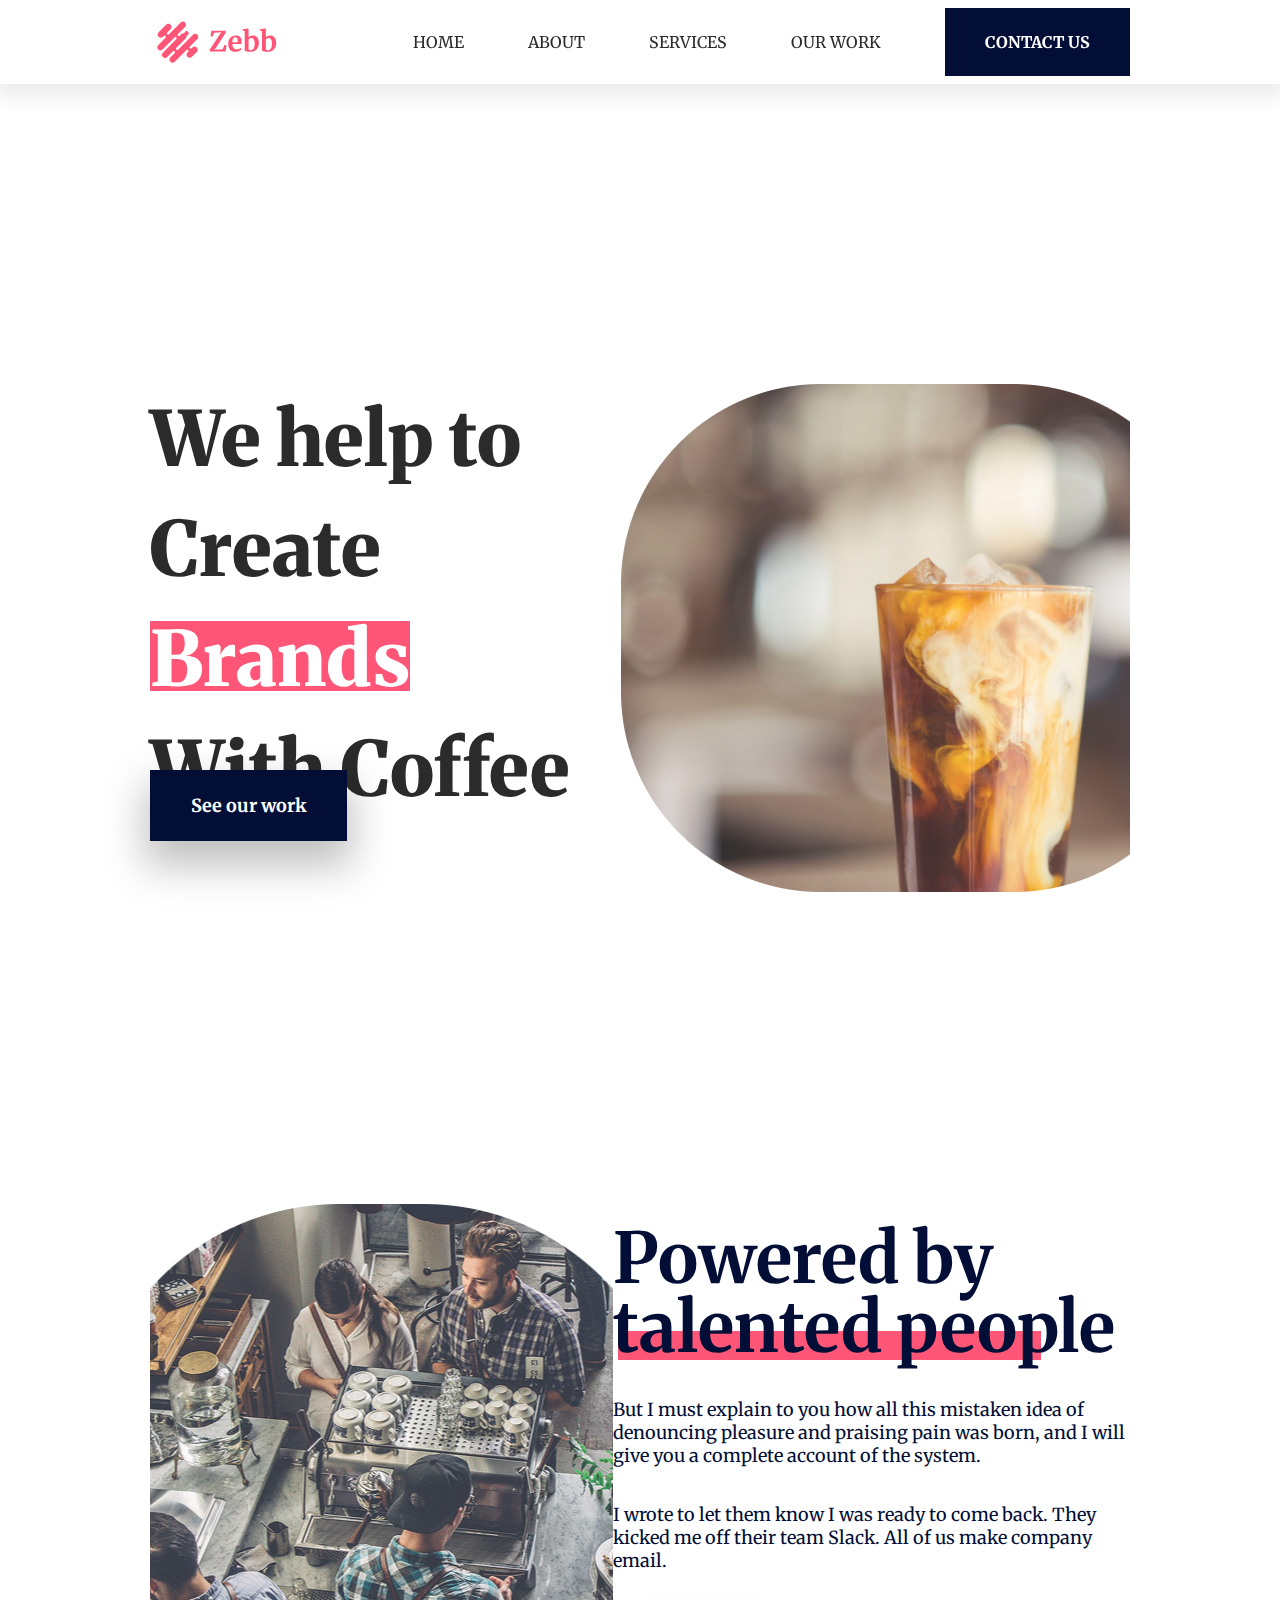
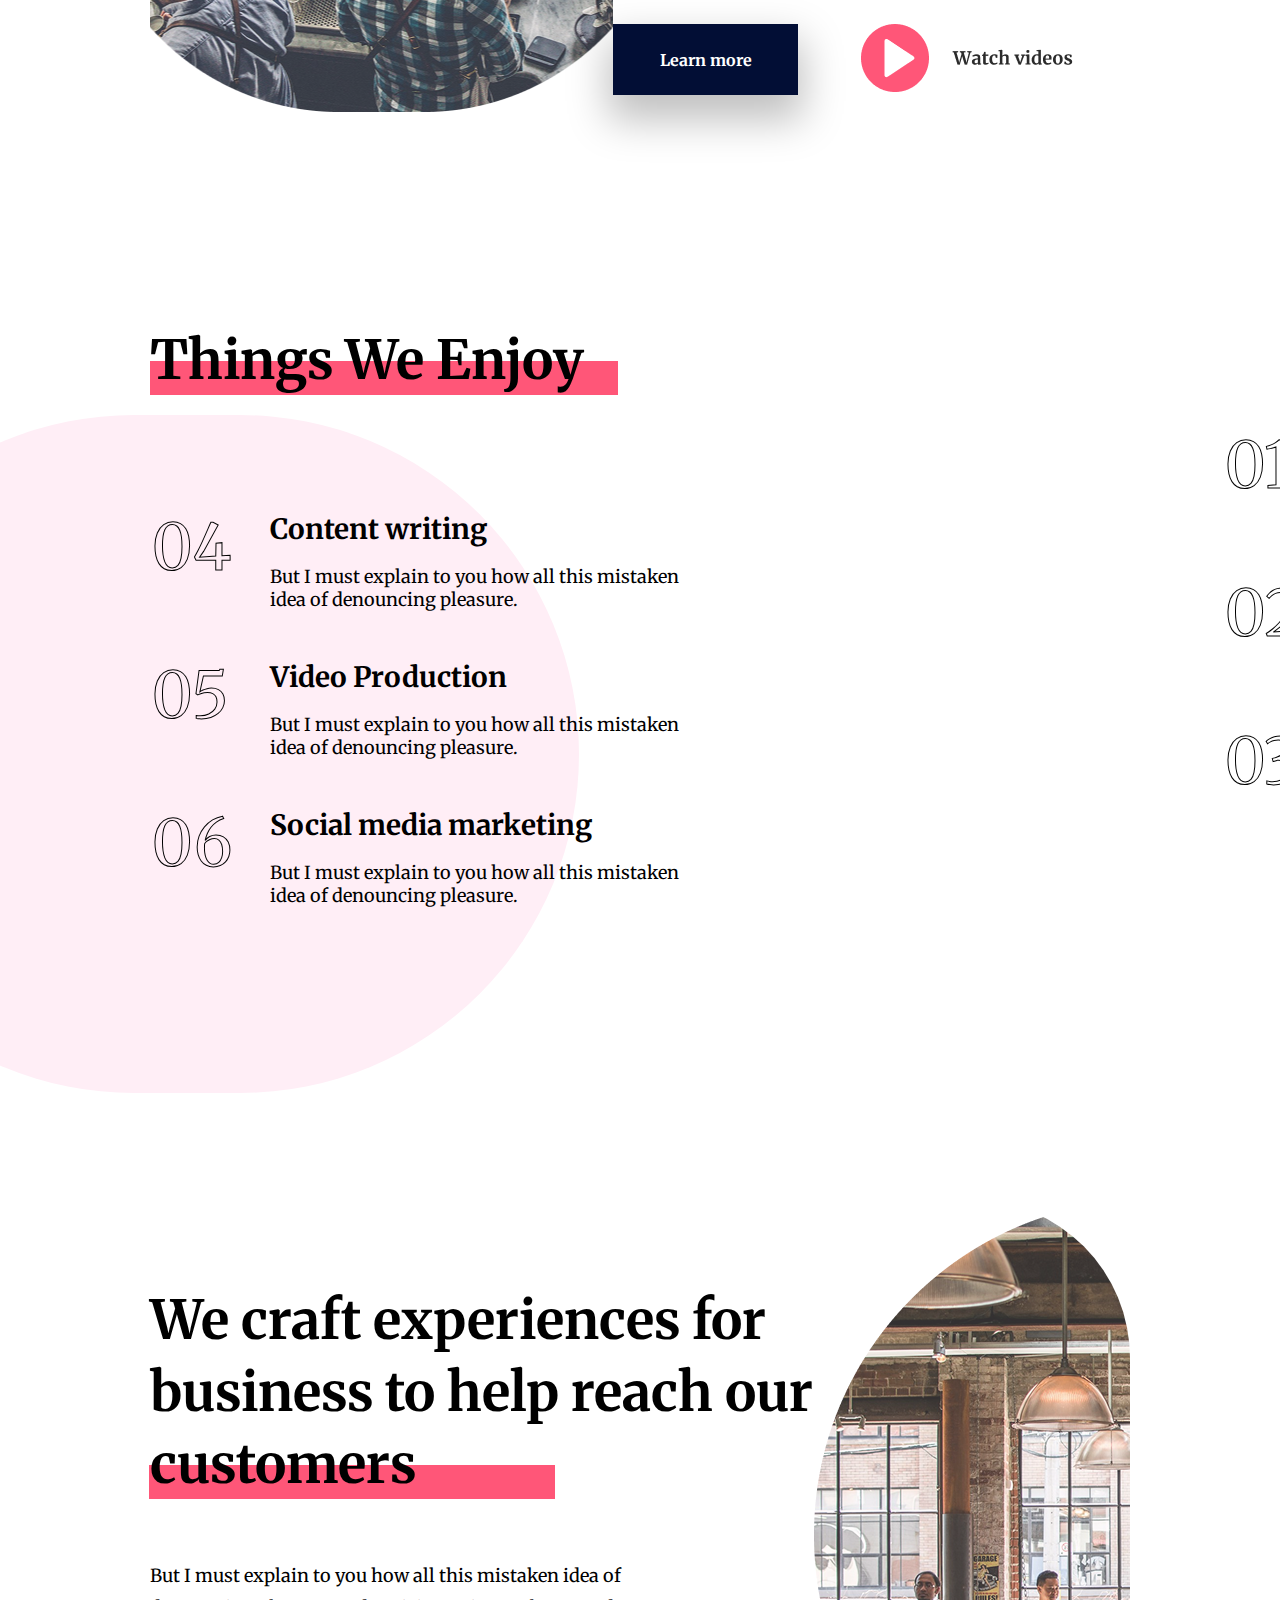
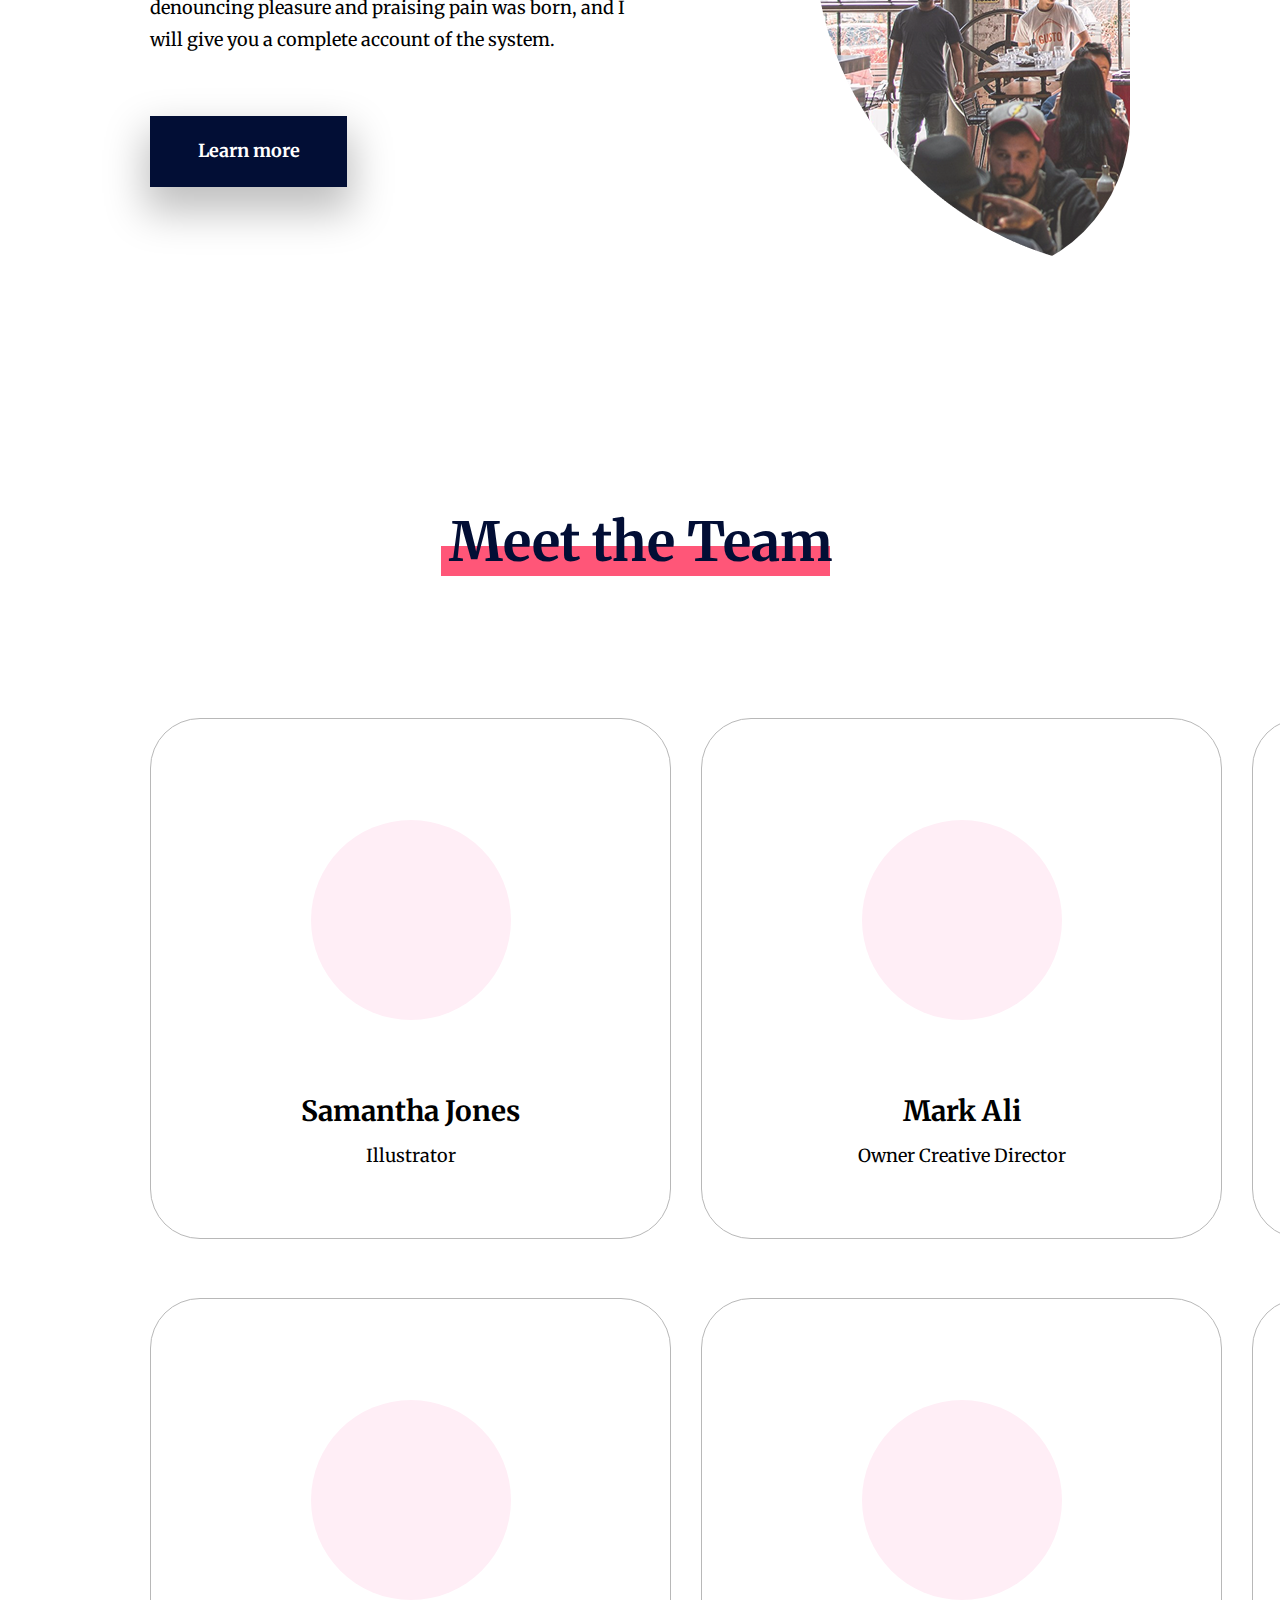
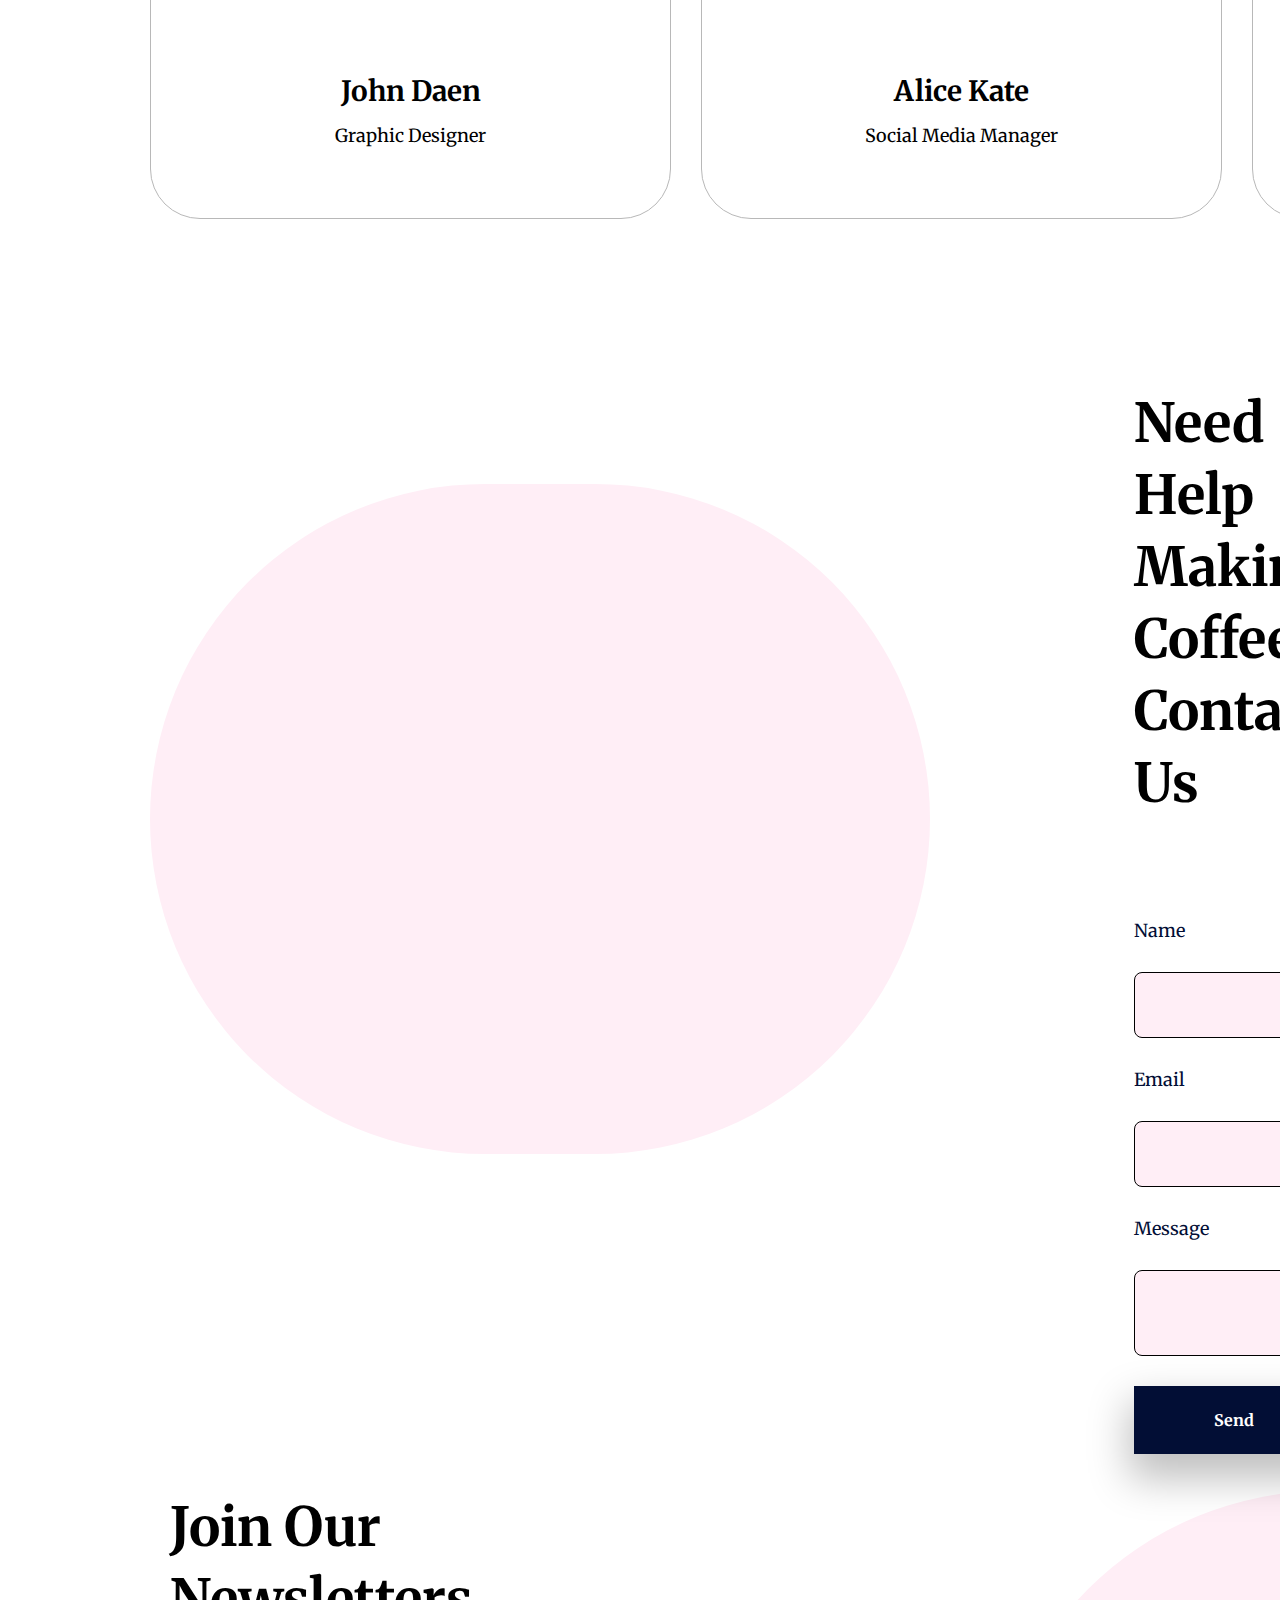
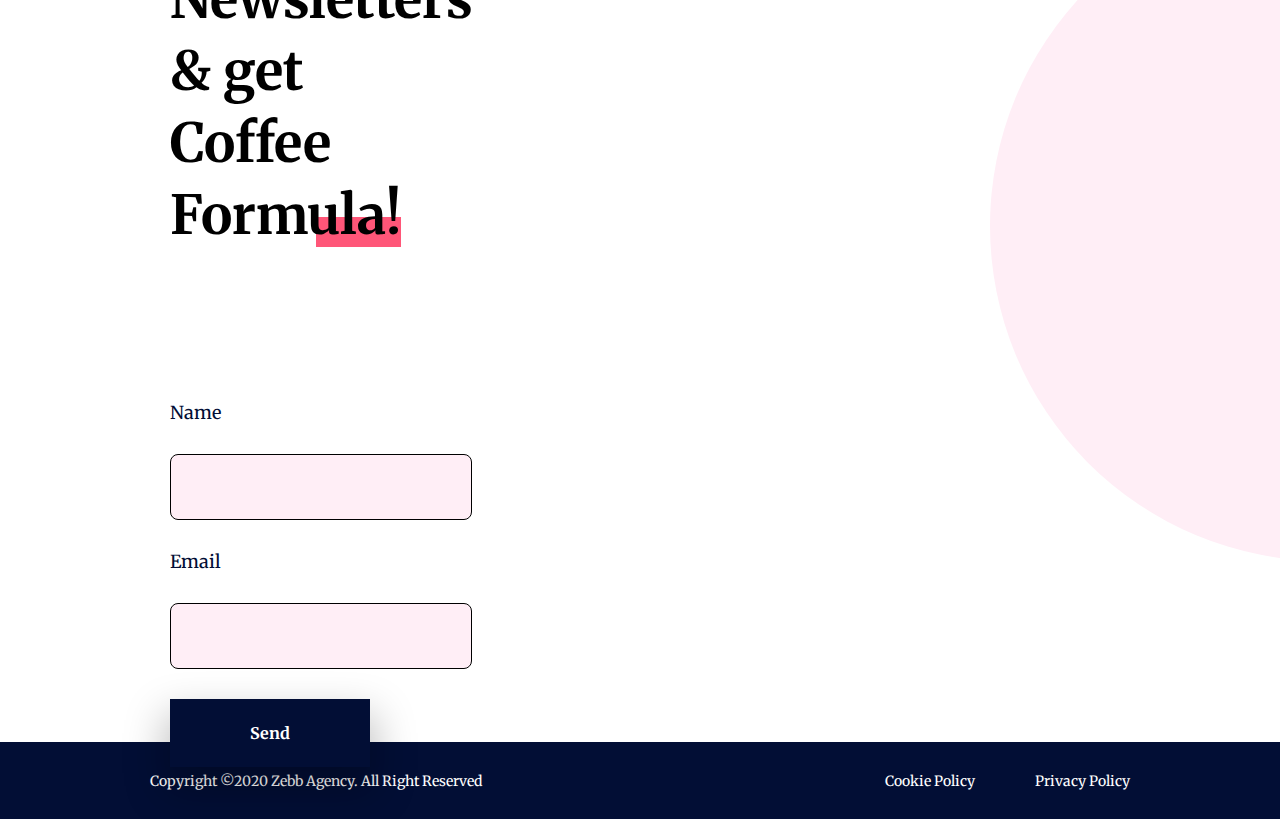
==== index.html @ 499346c2 "feat: Implement bottom footer with texts" ====
<!DOCTYPE html>
<html lang="en-US">

<head>
  <meta charset="UTF-8" />
  <meta name="viewport" content="width=device-width, initial-scale=1.0">
  <title>Zebb</title>
  <link rel="stylesheet" href="css/style.css">
  <link href="https://fonts.googleapis.com/css2?family=Merriweather:wght@400;700;900&display=swap" rel="stylesheet">
</head>

<body>
  <header>
    <a href="#home" class="logo"></a>
    <nav class="nav">
      <a href="#home">HOME</a>
      <a href="#about">ABOUT</a>
      <a href="#services">SERVICES</a>
      <a href="#our-work">OUR WORK</a>
      <button class="contact-usBtn">CONTACT US</button>
    </nav>
  </header>
  <main>
    <section id="home">
      <div class="heading">
        <div class="headline">
          <h1>We help to</h1>
          <h1>Create <span class="brands-highlight">Brands</span></h1>
          <h1>With Coffee</h1>
        </div>
        <button class="Btn-our-work">See our work</button>
      </div>
      <div class="Image1café"></div>
    </section>
    <section id="PoweredBy">
      <div class="IllustrationPeople"></div>
      <div class="Content">
        <div class="Heading">
          <div class="Headline">
            <h1>Powered by</h1>
            <h1><span class="talentedPeopleSpan">talented people</span></h1>
          </div>
          <p>
            But I must explain to you how all this mistaken idea of denouncing pleasure and praising pain was born, and
            I
            will give you a complete account of the system.
          </p>
          <p>
            I wrote to let them know I was ready to come back. They kicked me off their team Slack. All of us make
            company
            email.
          </p>
        </div>
        <div class="HeaderButtons">
          <button class="Btn">Learn more</button>
          <div class="Watchvideos"></div>
        </div>
      </div>
    </section>
    <section id="services">
      <div class="leftSideHeading">
        <div class="ServicesHeadline">
          <h1><span id="thingsWeSpan">Things We Enjoy</span></h1>
          <ol class="olListLeft" start="4">
            <li>
              <strong>Content writing</strong>
              <p class="service-description">But I must explain to you how all this mistaken idea of denouncing
                pleasure.</p>
            </li>
            <li>
              <strong>Video Production</strong>
              <p class="service-description">But I must explain to you how all this mistaken idea of denouncing
                pleasure.</p>
            </li>
            <li>
              <strong>Social media marketing</strong>
              <p class="service-description">But I must explain to you how all this mistaken idea of denouncing
                pleasure.</p>
            </li>
          </ol>
        </div>
      </div>
      <ol class="olListRight" start="1">
        <li>
          <strong>Digital Illustration</strong>
          <p class="service-description">But I must explain to you how all this mistaken idea of denouncing
            pleasure.</p>
        </li>
        <li>
          <strong>Website design & development</strong>
          <p class="service-description">But I must explain to you how all this mistaken idea of denouncing
            pleasure.</p>
        </li>
        <li>
          <strong>Social media management</strong>
          <p class="service-description">But I must explain to you how all this mistaken idea of denouncing
            pleasure.</p>
        </li>
      </ol>
      <span class="PinkCircleIllustration"></span>
    </section>
    <section id="about">
      <div class="HeadingExperiences">
        <div class="HeadlineExperiences">
          <h1 class="weCraftExperiences">We craft experiences for business to help reach <span
              class="highlightOurCustomers">our customers</span>
          </h1>
        </div>
        <p class="descriptionWeCraft">But I must explain to you how all this mistaken idea of denouncing pleasure and
          praising pain was born, and I will give you a complete account of the system.</p>
        <button class="LearnMore">Learn more</button>
      </div>
      <div class="IllustrationPeople2"></div>
    </section>
    <section id="TeamSection">
      <div class="HeadlineTeam">
        <h1 class="TitleTeam">Meet the Team</h1>
      </div>
      <div class="ContentTeam">
        <div class="Jones">
          <span class="photos"></span>
          <div class="JonesNameDescription">
            <h1 class="teamNameJones">Samantha Jones</h1>
            <h2 class="teamDescriptionJones">Illustrator</h2>
          </div>
        </div>
        <div class="Ali">
          <span class="photos"></span>
          <div class="AliNameDescription">
            <h1 class="teamNameAli">Mark Ali</h1>
            <h2 class="teamDescriptionAli">Owner Creative Director</h2>
          </div>
        </div>
        <div class="John">
          <span class="photos"></span>
          <div class="JohnNameDescription">
            <h1 class="teamNameJohn">Davi John</h1>
            <h2 class="teamDescriptionJohn">Head of Marketing</h2>
          </div>
        </div>
        <div class="Daen">
          <span class="photos"></span>
          <div class="DaenNameDescription">
            <h1 class="teamNameDaen">John Daen</h1>
            <h2 class="teamDescriptionDaen">Graphic Designer</h2>
          </div>
        </div>
        <div class="Kate">
          <span class="photos"></span>
          <div class="KateNameDescription">
            <h1 class="teamNameKate">Alice Kate</h1>
            <h2 class="teamDescriptionKate">Social Media Manager</h2>
          </div>
        </div>
        <div class="Yui">
          <span class="photos"></span>
          <div class="YuiNameDescription">
            <h1 class="teamNameYui">Jhang Yui</h1>
            <h2 class="teamDescriptionYui">Web Designer & Developer</h2>
          </div>
        </div>
      </div>
    </section>
    <section id="contact-us">
      <span class="RoundedCircle"></span>
      <div class="containerContact">
        <h1 class="needhelp">Need Help Making</h1>
        <h1 class="needhelp">Coffee?<span class="needhelpv2"> Contact Us</span></h1>
        <form class="contact-form">
          <label class="contact" for="name">Name</label>
          <input type="text" id="name" name="name">

          <label for="email">Email</label>
          <input type="email" id="email" name="email">

          <label for="message">Message</label>
          <textarea id="message" name="message"></textarea>
          <button class="Send">Send</button>

        </form>
      </div>
    </section>
    <section id="NewsLetter">
      <div class="ContainerNewsletters">
        <h1 class="JoinOurNewsletters">Join Our Newsletters</h1>
        <h1 class="JoinOurNewsletters">& get<span class="coffeeFormula"> Coffee Formula!</span></h1>
        <form class="contactform2">
          <label class="contact" for="name">Name</label>
          <input type="text2" id="name" name="name">

          <label for="email">Email</label>
          <input type="email2" id="email" name="email">
          <button class="Send">Send</button>

        </form> <span class="RoundedCircle2"></span>

      </div>
    </section>
    <section id="footer">
      <span class="RoundedCircle3"></span>
      <div class="frame"></div>
      <div class="terms">
        <h1 class="copyrightFont">Copyright ©2020 Zebb Agency. All Right Reserved</h1>
        <div class="right">
          <h1 class="copyrightFont">Cookie Policy</h1>
          <h1 class="copyrightFont">Privacy Policy</h1>
        </div>
      </div>
      <span class="RoundedCircle4"></span>
    </section>
  </main>
</body>

</html>
---- css/style.css ----
html {
	scroll-behavior: smooth;
}
body {
	background-color: #ffffff;
	margin: 0;
	padding: 0;
	justify-content: center;
}

header {
	display: flex;
	justify-content: space-between;
	align-items: center;
	width: 100%;
	height: 84px;
	left: 0px;
	top: 0px;
	font-weight: 400;
	box-sizing: border-box;
	padding-left: 150px;
	padding-right: 150px;
	background: #ffffff;
	box-shadow: 0px 8px 20px 5px rgba(0, 0, 0, 0.08);
	font-family: "Merriweather", serif;
	font-size: 16px;
	font-weight: 400;
	line-height: 20px;

	position: sticky;
	z-index: 1000;
}

.logo {
	width: 128.87px;
	height: 42px;
	background-image: url("Images/Logo.svg");
	background-size: contain;
	background-repeat: no-repeat;
}

.nav a {
	position: relative;
	text-transform: uppercase;
	color: #2b2b2b;
	text-decoration: none;
	margin-left: 60px;
	line-height: 20px;
	height: 68px;
	transition: color 0.25s ease;
	overflow: hidden;
	font-weight: 400;
}

.nav a::after {
	content: "";
	position: absolute;
	bottom: 0;
	left: 0;
	height: 4px;
	bottom: -8px;
	width: 100%;
	background-color: #ff5678;
	transform: scaleX(0);
	transform-origin: left;
	transition: transform 0.25s ease;
}

.nav a:hover::after {
	transform: scaleX(1);
	background-color: #ff5678;
	height: 4px;
	bottom: -8px;
}

.contact-usBtn {
	border: none;
	background-color: #020e35;
	color: #ffffff;
	outline: none;
	box-shadow: none;
	margin-left: 60px;
	padding: 24px 40px 24px 40px;
	cursor: pointer;
	font-size: 16px;
	font-family: "Merriweather", serif;
	font-weight: 700;
	line-height: 20px;
}

#home {
	display: flex;
	flex-direction: row;
	justify-content: space-between;
	padding: 300px 150px 200px;
	gap: 4px;
	max-width: 100%;
	max-height: 1008px;
	left: 0px;
	top: 84.02px;
}

.heading {
	display: flex;
	flex-direction: column;
	align-items: flex-start;
	gap: 20px;
	width: 548px;
	height: 457px;
	position: relative;
}

.headline {
	display: flex;
	flex-direction: column;
	align-items: flex-start;
	gap: 0;
	width: 100%;
	height: 330px;
}

.headline h1 {
	margin: 0;
	font-family: "Merriweather", serif;
	font-weight: 900;
	font-size: 76px;
	line-height: 110px;
	color: #2b2b2b;
}

.Btn-our-work {
	border: none;
	background-color: #020e35;
	color: #ffffff;
	outline: none;
	box-shadow: none;
	padding: 24px 40px 24px 40px;
	cursor: pointer;
	font-size: 18px;
	font-family: "Merriweather", serif;
	font-weight: 700;
	line-height: 20px;
	gap: 4px;
	width: 197px;
	height: 71px;
	position: absolute;
	bottom: 0;
	left: 0;
	box-shadow: 0px 20px 40px 5px rgba(0, 0, 0, 0.25);
	cursor: pointer;
}

#home .Image1café {
	background-image: url("Images/Illustration.png");
	display: flex;
	flex-direction: column;
	align-items: flex-start;
	padding: 4px 0px 4px 4px;
	gap: 4px;
	width: 592px;
	height: 508px;
	background-repeat: no-repeat;
}

#home .brands-highlight {
	position: relative;
	display: inline;
	color: #ffffff;
}

#home .brands-highlight::before {
	content: "";
	position: absolute;
	top: 10%;
	bottom: 100%;
	left: 0;
	width: 100%;
	height: 70px;
	background-color: #ff5678;
	z-index: -1;
}

#PoweredBy {
	max-width: 100%;
	height: 708px;
	top: 1092.03px;
	justify-content: space-between;
	display: flex;
	align-items: flex-start;
	flex-direction: row;
	margin-left: 150px;
	margin-top: 100px;
}

#PoweredBy .IllustrationPeople {
	background-image: url("Images/Illustration\ \(2\).png");
	background-position: center;
	width: 592px;
	height: 508px;
	background-repeat: no-repeat;
	padding: 4px 4px 4px 4px;
	gap: 4px;
	margin-bottom: 100px;
	align-items: center;
}
#PoweredBy .Content {
	display: flex;
	flex-direction: column;
	width: 517px;
	height: 435px;
	gap: 60px;
	position: relative;
	margin-right: 150px;
}

#PoweredBy .Heading {
	width: 517px;
	height: 304px;
	display: flex;
	flex-direction: column;

	font-family: "Merriweather", serif;
	font-style: normal;
	font-weight: 400;
	font-size: 18px;
	line-height: 23px;
	color: #020e35;
}

#PoweredBy .Headline {
	width: 517px;
	height: 138px;

	font-family: "Merriweather", serif;
	font-weight: 700;
	font-size: 35px;
	line-height: 22px;
	margin-bottom: 42px;
}

#PoweredBy #Headline h1 {
	width: 428px;
	height: 124px;
	font-family: "Merriweather", serif;
	font-weight: 700;
	font-size: 54px;
	line-height: 62px;
}

.talentedPeopleSpan::before {
	content: "";
	position: absolute;
	width: 423px;
	height: 29px;
	background-color: #ff5678;
	z-index: -1;
	left: 5px;
	margin-top: 15px;
}

.HeaderButtons {
	width: 460px;
	height: 71px;
	align-items: flex-start;
	flex-direction: row;
	display: flex;
	margin-top: auto;
	margin-bottom: -60px;
}

#PoweredBy .Btn {
	width: 185px;
	height: 71px;
	border: none;
	background-color: #020e35;
	color: #ffffff;
	outline: none;
	box-shadow: none;
	padding: 24px 40px 24px 40px;
	cursor: pointer;
	font-size: 16px;
	font-family: "Merriweather", serif;
	font-weight: 700;
	line-height: 20px;
	box-shadow: 0px 20px 40px 5px rgba(0, 0, 0, 0.25);
}

.Watchvideos {
	background-image: url("Images/Watch\ video.png");
	width: 212px;
	height: 68px;
	gap: 24px;
	margin-left: 63px;
	cursor: pointer;
	flex-direction: column;
}

#services {
	max-width: 100%;
	height: 792px;
	top: 1800.05px;
	justify-content: space-between;
	display: flex;
	align-items: flex-start;
	flex-direction: row;
	margin-left: 150px;
	margin-right: 150px;
}

.leftSideHeading {
	display: flex;
	flex-direction: column;
	align-items: flex-start;
	gap: 40px;

	width: 545px;
	height: 592px;
	margin-bottom: 100px;
}

#ServicesHeadline {
	max-width: 545px;
	height: 592px;
}

#thingsWeSpan {
	width: 457px;
	height: 62px;

	font-family: "Merriweather", serif;
	font-weight: 700;
	font-size: 54px;
	line-height: 62px;
	letter-spacing: 0%;
}

#thingsWeSpan::before {
	content: "";
	position: absolute;
	width: 468px;
	height: 34px;
	background-color: #ff5678;
	z-index: -1;
	margin-top: 32px;
}
.olListLeft {
	margin-top: 120px;
	width: 545px;
	height: 410px;
	padding-left: 120px;

	counter-reset: item 3;
}

.olListLeft li {
	font-family: "Merriweather", serif;
	font-weight: 400;
	font-size: 28px;
	line-height: 36px;
	letter-spacing: 0%;
	margin-bottom: 48px;
	list-style: none;
	counter-increment: item;
	position: relative;
}

.olListLeft li::before {
	content: "0" counter(item);
	position: absolute;
	left: -118px;
	color: transparent;
	-webkit-text-stroke: 1px black;
	font-weight: 400;
	font-size: 64px;
	line-height: 72px;
	text-align: center;
}
.service-description {
	font-family: "Merriweather", serif;
	font-weight: 400;
	font-size: 18px;
	line-height: 23px;
	letter-spacing: 0%;
	width: 421px;
	height: 46px;
}
.olListRight {
	width: 543px;
	height: 410px;
	margin-top: 121px;
	margin-left: 600px;
	counter-reset: item;
}

.olListRight li {
	font-family: "Merriweather", serif;
	font-weight: 400;
	font-size: 28px;
	line-height: 36px;
	letter-spacing: 0%;
	margin-bottom: 48px;
	list-style: none;
	counter-increment: item;
	position: relative;
}
.olListRight li::before {
	content: "0" counter(item);
	position: absolute;
	left: -110px;
	color: white;
	-webkit-text-stroke: 1px black;
	font-weight: 400;
	font-size: 64px;
	line-height: 72px;
	text-align: center;
}

.PinkCircleIllustration {
	display: flex;
	flex-direction: column;
	align-items: flex-start;
	padding: 4px 0px 4px 4px;
	gap: 4px;

	position: absolute;
	width: 780px;
	height: 670px;
	left: -205px;
	top: 2015px;

	background: #ffeef6;
	border-radius: 1000px;

	z-index: -5;
}

#about {
	max-width: 100%;
	height: 870px;
	display: flex;
	flex-direction: row;
	align-items: flex-start;
	margin-left: 150px;
	margin-right: 150px;
	justify-content: space-between;
}

.HeadingExperiences {
	display: flex;
	flex-direction: column;
	align-items: flex-start;

	margin-top: 183.5px;
	margin-bottom: 183.5px;

	width: 664px;
	height: 503px;
}

.HeadlineExperiences {
	width: 664px;
	height: 216px;
	flex-direction: column;
}

.weCraftExperiences {
	width: 664px;
	height: 216px;

	font-family: "Merriweather", serif;
	font-weight: 700;
	font-size: 54px;
	line-height: 72px;
	letter-spacing: 0%;
	margin: 0px 0px 0px 0px;
}
.highlightOurCustomers::before {
	width: 406px;
	height: 34px;
	content: "";
	background-color: #ff5678;
	position: absolute;
	z-index: -1;
	left: 149px;
	margin-top: 109px;
}

.descriptionWeCraft {
	width: 481px;
	height: 96px;

	font-family: "Merriweather", serif;
	font-weight: 400;
	font-size: 18px;
	line-height: 32px;
	letter-spacing: 0%;
	margin-top: 60px;
	margin-bottom: 60px;
}
.LearnMore {
	border: none;
	background-color: #020e35;
	color: #ffffff;
	outline: none;
	box-shadow: none;
	padding: 24px 40px 24px 40px;
	cursor: pointer;
	font-size: 18px;
	font-family: "Merriweather", serif;
	font-weight: 700;
	line-height: 20px;
	width: 197px;
	height: 71px;
	position: relative;
	display: flex;
	align-items: center;
	justify-content: center;
	gap: 4px;

	box-shadow: 0px 20px 40px 5px rgba(0, 0, 0, 0.25);
}

.IllustrationPeople2 {
	margin-top: 100px;
	margin-bottom: 100px;
	display: flex;
	flex-direction: column;
	align-items: center;
	padding: 4px 0px 4px 4px;
	width: 780px;
	height: 670px;
	gap: 2px;
	background-image: url("Images/Illustration\ \(3\).png");
	border-radius: 1000px;
	background-repeat: no-repeat;
}
#TeamSection {
	gap: 104px;
	display: flex;
	flex-direction: column;
	align-items: center;
	margin-top: 100px;
	margin-bottom: 150px;
	padding: 0 150px;
}

.TitleTeam {
	margin: 100px, 758px, 1313px, 758px;

	position: relative;

	font-family: "Merriweather", serif;
	font-weight: 700;
	font-size: 54px;
	line-height: 72px;

	color: #020e35;
}

.TitleTeam::before {
	height: 30px;
	content: "";
	background-color: #ff5678;
	position: absolute;
	left: -8px;
	right: 2px;
	bottom: 2px;

	z-index: -1;
}

.ContentTeam {
	display: grid;
	grid-template-columns: repeat(3, 519px);
	grid-template-rows: repeat(2, 519px);
	column-gap: 32px;
	row-gap: 61px;
	width: 100%;
}

.ContentTeam > div {
	position: relative;
	transition: transform 0.3s ease, box-shadow 0.3s ease;
}

.ContentTeam > div:hover {
	transform: scale(1.04);
	box-shadow: 0px 10px 30px rgba(0, 0, 0, 0.2);
}

.ContentTeam > div::after {
	content: "See Details";
	position: absolute;
	bottom: 30px;
	left: 50%;
	transform: translate(-50%, 10px);
	font-family: "Merriweather", serif;
	font-weight: 400;
	font-size: 18px;
	line-height: 23px;
	text-align: center;
	cursor: pointer;
	opacity: 0;
	transition: opacity 0.3s ease, transform 0.3s ease, text-shadow 0.3s ease;
}

.ContentTeam > div:hover::after {
	opacity: 1;
	transform: translate(-50%, 0);
	text-shadow: 0 0 5px rgba(255, 255, 255, 0.8);
}

.Jones,
.Ali,
.John,
.Daen,
.Kate,
.Yui {
	display: flex;
	justify-content: space-evenly;
	align-items: center;
	flex-direction: column;
	gap: 60px;

	background: #ffffff;
	border: 1px solid #b8b8b8;
	border-radius: 50px;
	width: 519px;
	height: 519px;
	transition: all 0.3s ease-in-out;
}

.Jones:hover,
.Ali:hover,
.John:hover,
.Daen:hover,
.Kate:hover,
.Yui:hover {
	transform: scale(1.04);
}

.photos {
	display: flex;
	justify-content: center;
	align-items: center;
	background: #ffeef6;
	border-radius: 50%;
	height: 200px;
	width: 200px;
	margin-top: 88px;
}

.JonesNameDescription,
.AliNameDescription,
.JohnNameDescription,
.DaenNameDescription,
.KateNameDescription,
.YuiNameDescription {
	display: flex;
	flex-direction: column;
	align-items: center;
	padding-bottom: 44px;
}

.teamNameJones,
.teamNameAli,
.teamNameJohn,
.teamNameDaen,
.teamNameKate,
.teamNameYui {
	font-family: "Merriweather", serif;
	font-weight: 700;
	font-size: 28px;
	line-height: 36px;
	width: 100%;
	text-align: center;
	margin: 0;
}

.teamDescriptionJones,
.teamDescriptionAli,
.teamDescriptionJohn,
.teamDescriptionDaen,
.teamDescriptionKate,
.teamDescriptionYui {
	font-family: "Merriweather", serif;
	font-weight: 400;
	font-size: 18px;
	line-height: 23px;
	display: flex;
	justify-content: center;
	align-items: center;
	text-align: center;
	width: auto;
}
#contact-us {
	display: flex;
	flex-direction: row;
	justify-content: space-between;
	align-items: center;
	margin: 100px 0px 100px 0px;
	box-sizing: border-box;
}

.containerContact {
	position: relative;
	display: flex;
	flex-direction: column;
	margin-right: 150px;
	box-sizing: border-box;
	width: 700px;
	height: 904px;
	max-width: 100%;
	max-height: 100%;
	padding: 20px;
	margin-left: 1114px;
}

.needhelp {
	font-family: "Merriweather", serif;
	font-weight: 700;
	font-size: 54px;
	line-height: 72px;
	letter-spacing: 0%;
	margin: 0;
}

.needhelpv2 {
	position: relative;
}

.needhelpv2::before {
	height: 30px;
	content: "";
	background-color: #ff5678;
	position: absolute;
	left: 12px;
	right: -16px;
	bottom: 2px;
	z-index: -1;
}

.contact-form {
	display: flex;
	flex-direction: column;
	align-items: flex-start;
	gap: 30px;
	font-family: "Merriweather", serif;
	font-weight: 400;
	font-size: 18px;
	line-height: 23px;
	color: #020e35;
	width: 100%;
	height: 100%;
	margin-top: 100px;
}

.containerContact input[type="text"],
.containerContact input[type="email"],
.containerContact textarea {
	padding: 22px 22px;
	font-family: "Merriweather", serif;
	font-size: 16px;
	line-height: 20px;
	border: 1px solid black;
	border-radius: 8px;
	box-sizing: border-box;
	background-color: #ffeef6;
	width: 100%;
}

.containerContact textarea {
	resize: none;
	flex-grow: 1;
}

.containerContact button {
	border: none;
	background-color: #020e35;
	color: #ffffff;
	outline: none;
	box-shadow: 0px 20px 40px 5px rgba(0, 0, 0, 0.25);
	padding: 24px 80px;
	cursor: pointer;
	font-size: 16px;
	font-family: "Merriweather", serif;
	font-weight: 700;
	display: flex;
	align-items: center;
	gap: 4px;
}

.RoundedCircle {
	display: flex;
	flex-direction: column;
	align-items: flex-start;

	position: absolute;

	background: #ffeef6;
	border-radius: 1000px;
	width: 780px;
	height: 670px;

	z-index: -5;
	margin-bottom: 117px;
	margin-top: 117px;
	margin-left: 150px;
}

#NewsLetter {
	display: flex;
	flex-direction: row;
	justify-content: space-between;
	align-items: flex-start;
	margin: 200px 0px 150px 0px;
	box-sizing: border-box;
}
.ContainerNewsletters {
	position: relative;
	display: flex;
	justify-content: flex-start;
	flex-direction: column;
	margin-right: 1114px;
	box-sizing: border-box;
	width: 700px;
	height: 621px;
	max-width: 100%;
	max-height: 100%;
	padding: 20px;
	margin-left: 150px;
	margin-bottom: 100px;
}

.JoinOurNewsletters {
	font-family: "Merriweather", serif;
	font-weight: 700;
	font-size: 54px;
	line-height: 72px;
	letter-spacing: 0%;
	margin: 0;
}

.coffeeFormula {
	position: relative;
}
.coffeeFormula::before {
	height: 30px;
	content: "";
	background-color: #ff5678;
	position: absolute;
	left: 13px;
	right: 0px;
	bottom: 2px;
	z-index: -1;
}
.ContainerNewsletters input[type="text2"],
.ContainerNewsletters input[type="email2"] {
	padding: 22px 22px;
	font-family: "Merriweather", serif;
	font-size: 16px;
	line-height: 20px;
	border: 1px solid black;
	border-radius: 8px;
	box-sizing: border-box;
	background-color: #ffeef6;
	width: 100%;
}
.contactform2 {
	display: flex;
	flex-direction: column;
	align-items: flex-start;
	gap: 30px;
	font-family: "Merriweather", serif;
	font-weight: 400;
	font-size: 18px;
	line-height: 23px;
	color: #020e35;
	width: 100%;
	height: 100%;
	margin-top: 150px;
}
.ContainerNewsletters button {
	border: none;
	background-color: #020e35;
	color: #ffffff;
	outline: none;
	box-shadow: 0px 20px 40px 5px rgba(0, 0, 0, 0.25);
	padding: 24px 80px;
	cursor: pointer;
	font-size: 16px;
	font-family: "Merriweather", serif;
	font-weight: 700;
	display: flex;
	align-items: center;
	gap: 4px;
}
.RoundedCircle2 {
	display: flex;
	flex-direction: column;
	align-items: flex-end;

	position: absolute;

	background: #ffeef6;
	border-radius: 1000px;
	width: 780px;
	height: 670px;

	z-index: -5;
	left: 840px;
}

#footer {
	display: flex;
	flex-direction: row;
	justify-content: space-between;
	align-items: flex-start;
}

.terms {
	display: flex;
	flex-direction: row;
	justify-content: space-between;
	align-items: center;
	width: 100%;
	background-color: #020e35;
	color: #ffffff;
	padding: 20px 0;
	box-sizing: border-box;
}

.copyrightFont:first-child {
	margin-left: 150px;
}

.right {
	display: flex;
	flex-direction: row;
	align-items: center;
	justify-content: space-between;
	margin-right: 150px;
	gap: 60px;
}

.copyrightFont {
	font-family: "Merriweather", serif;
	font-weight: 400;
	font-size: 14px;
	line-height: 18px;
	letter-spacing: 0%;
	cursor: pointer;
}
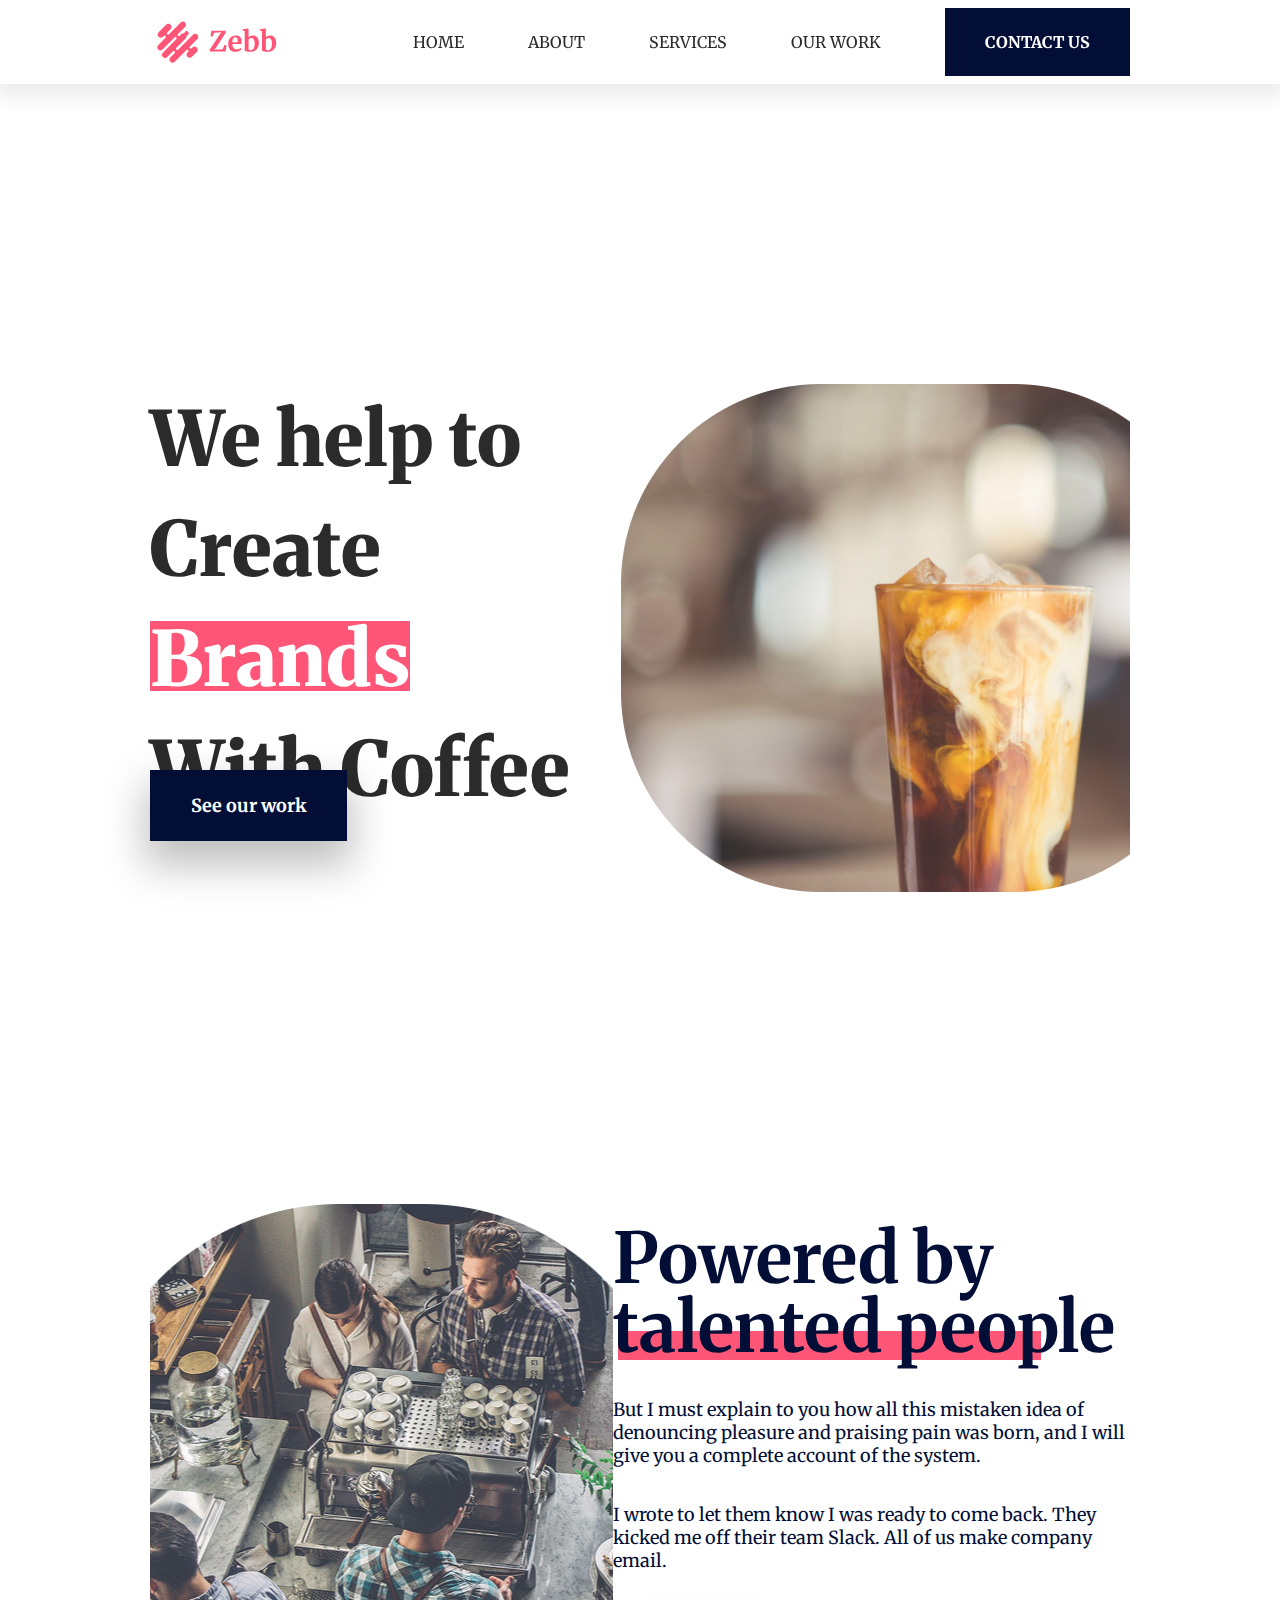
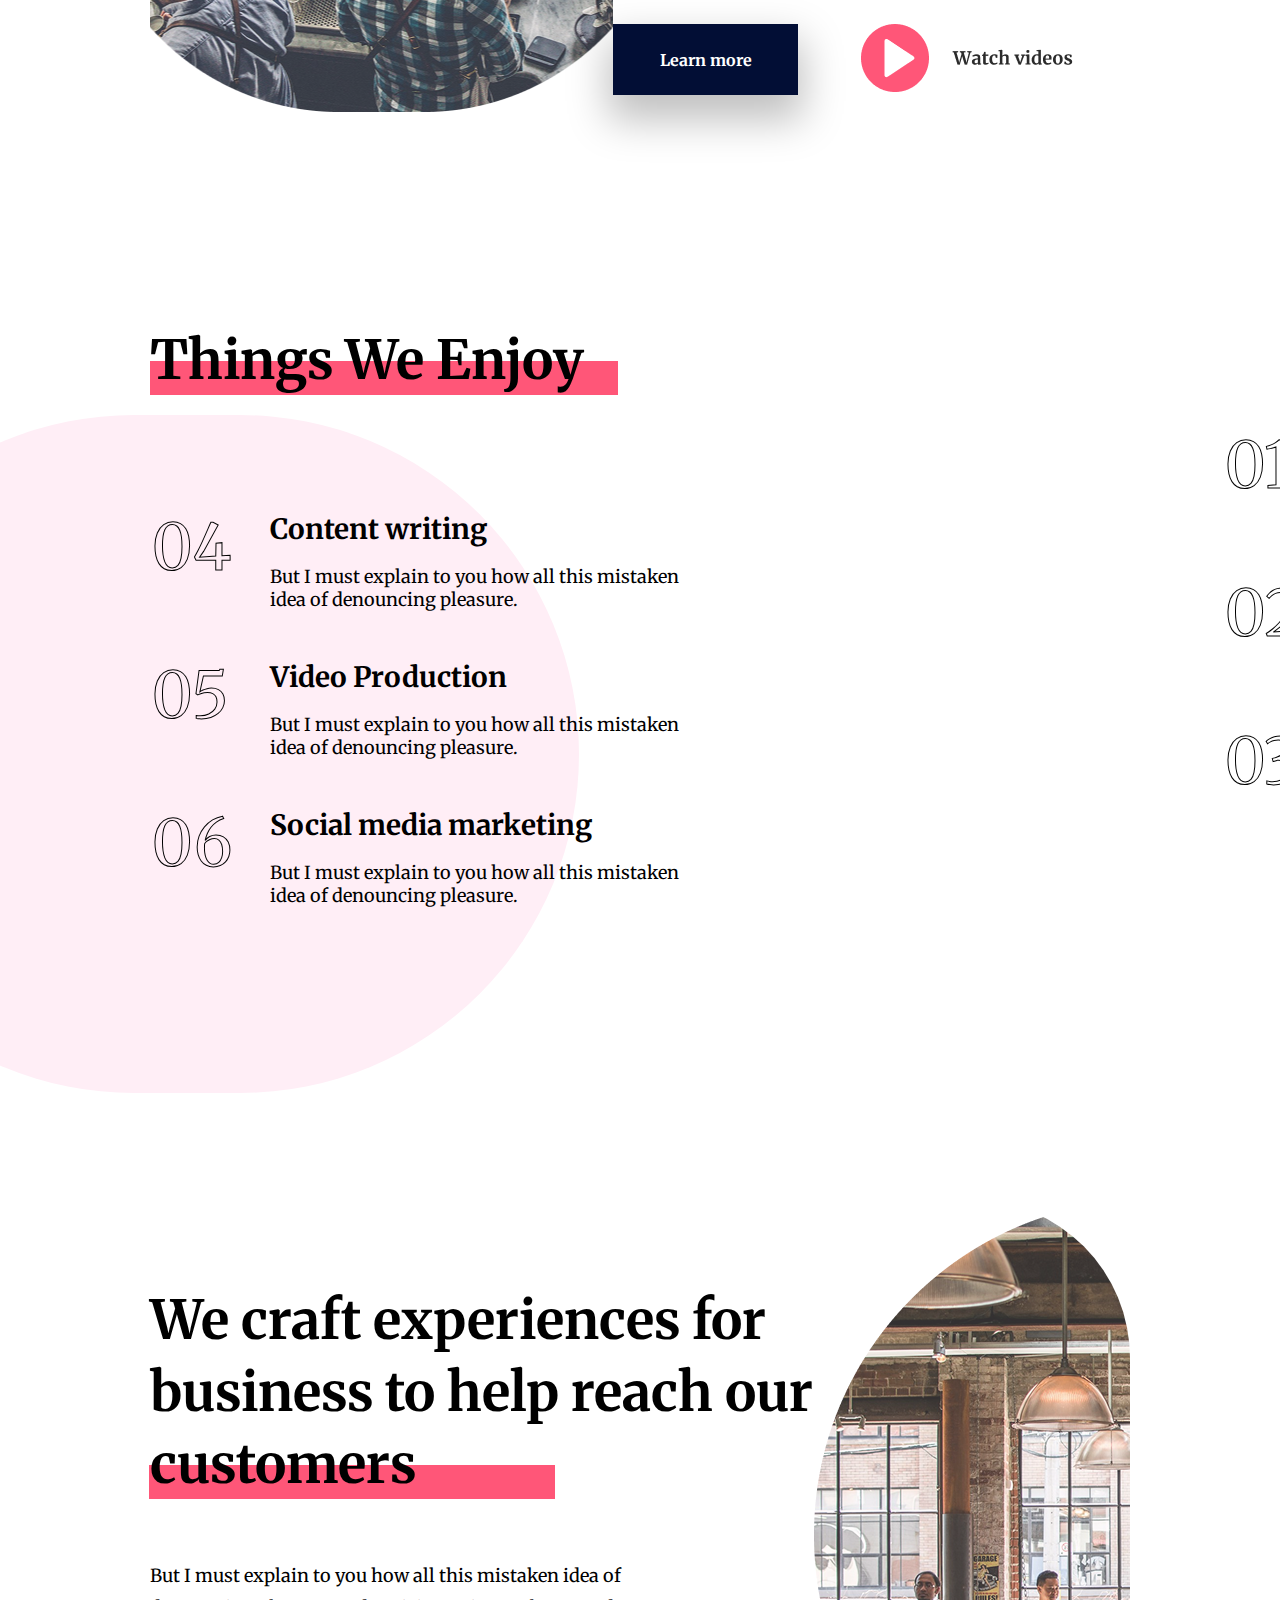
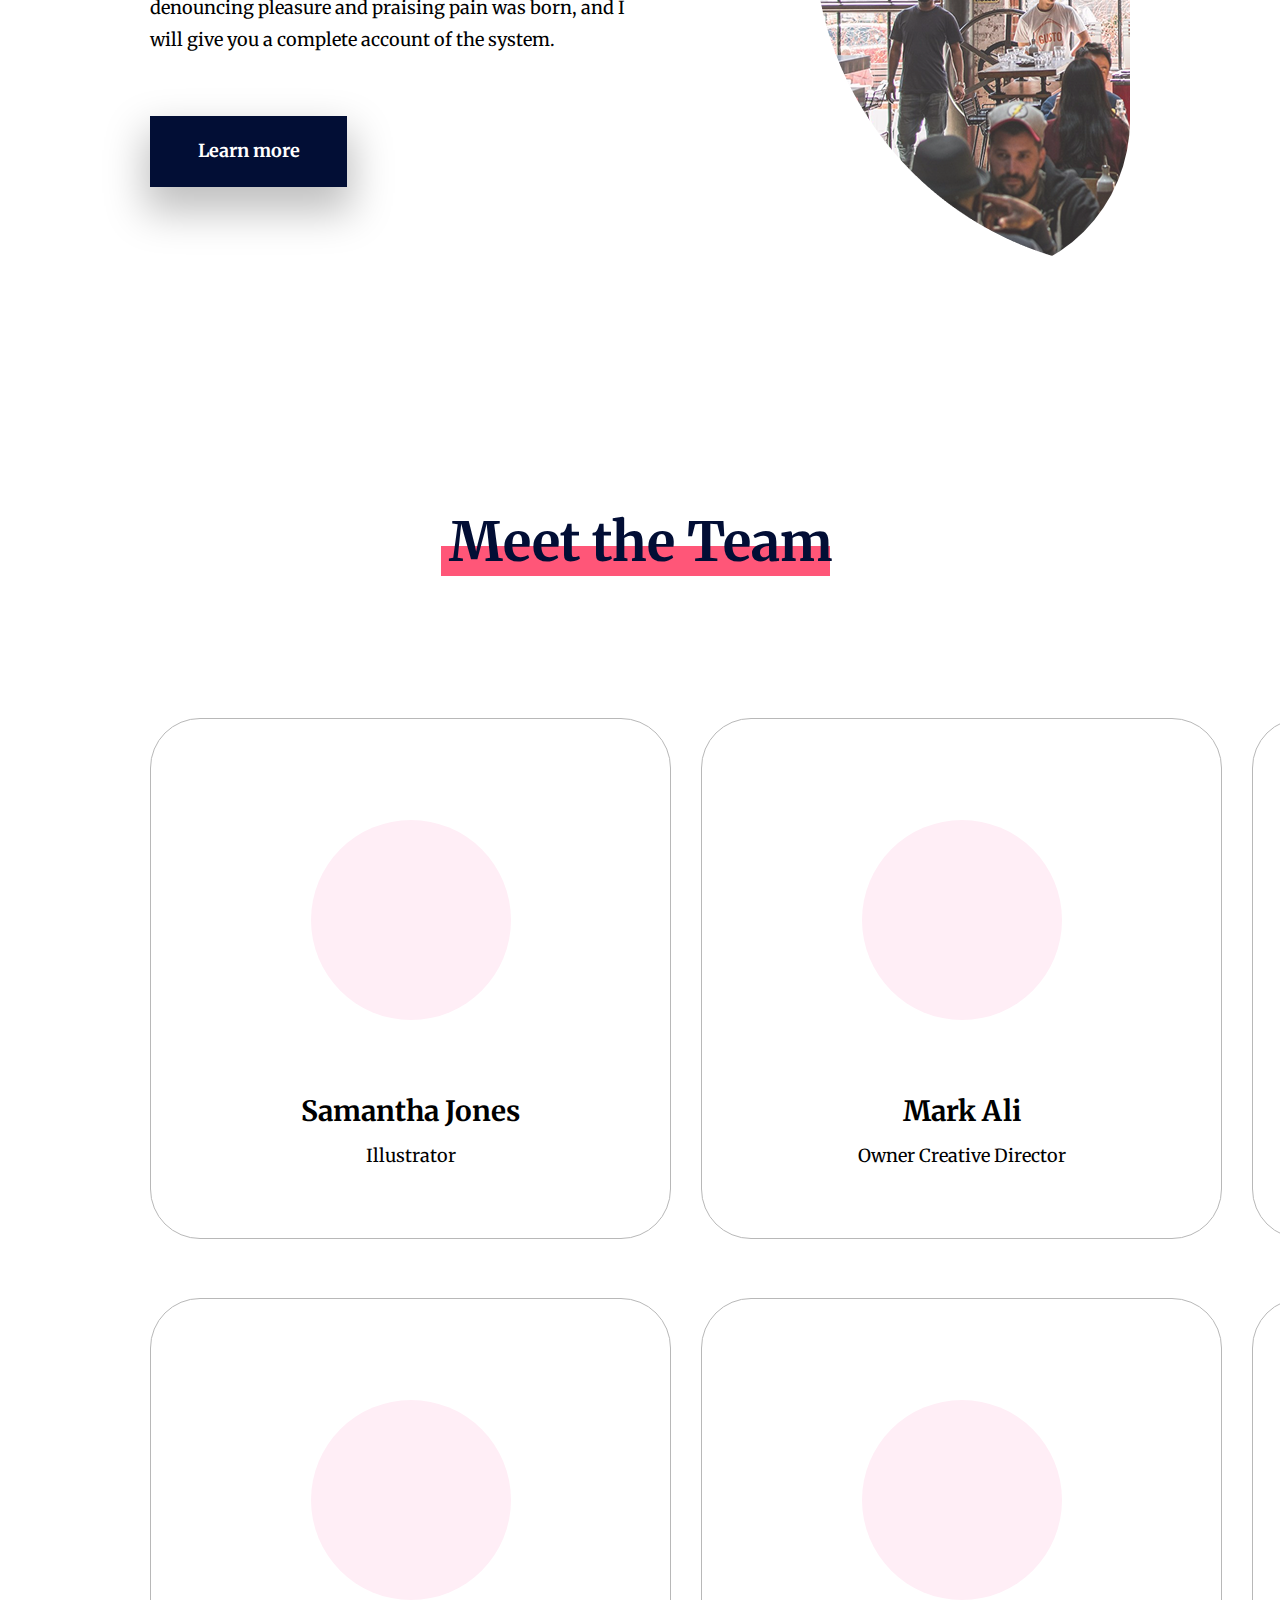
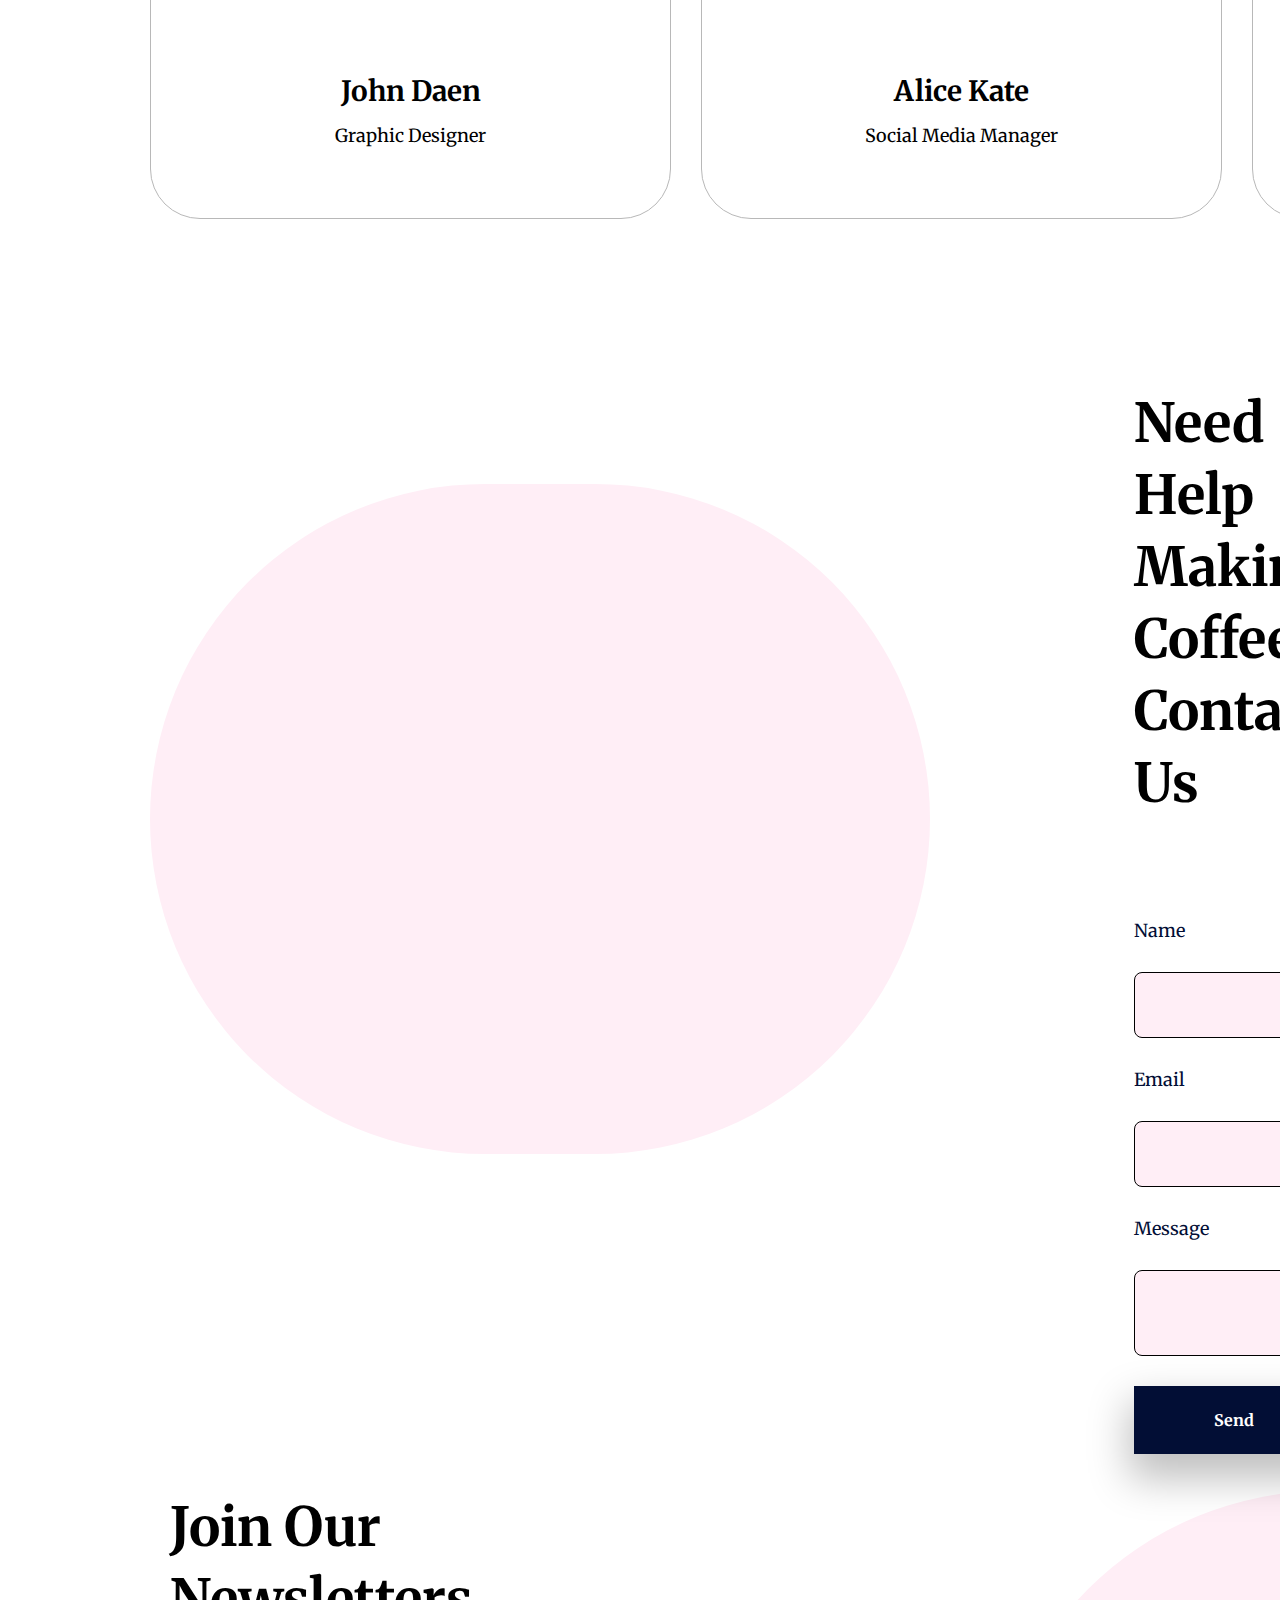
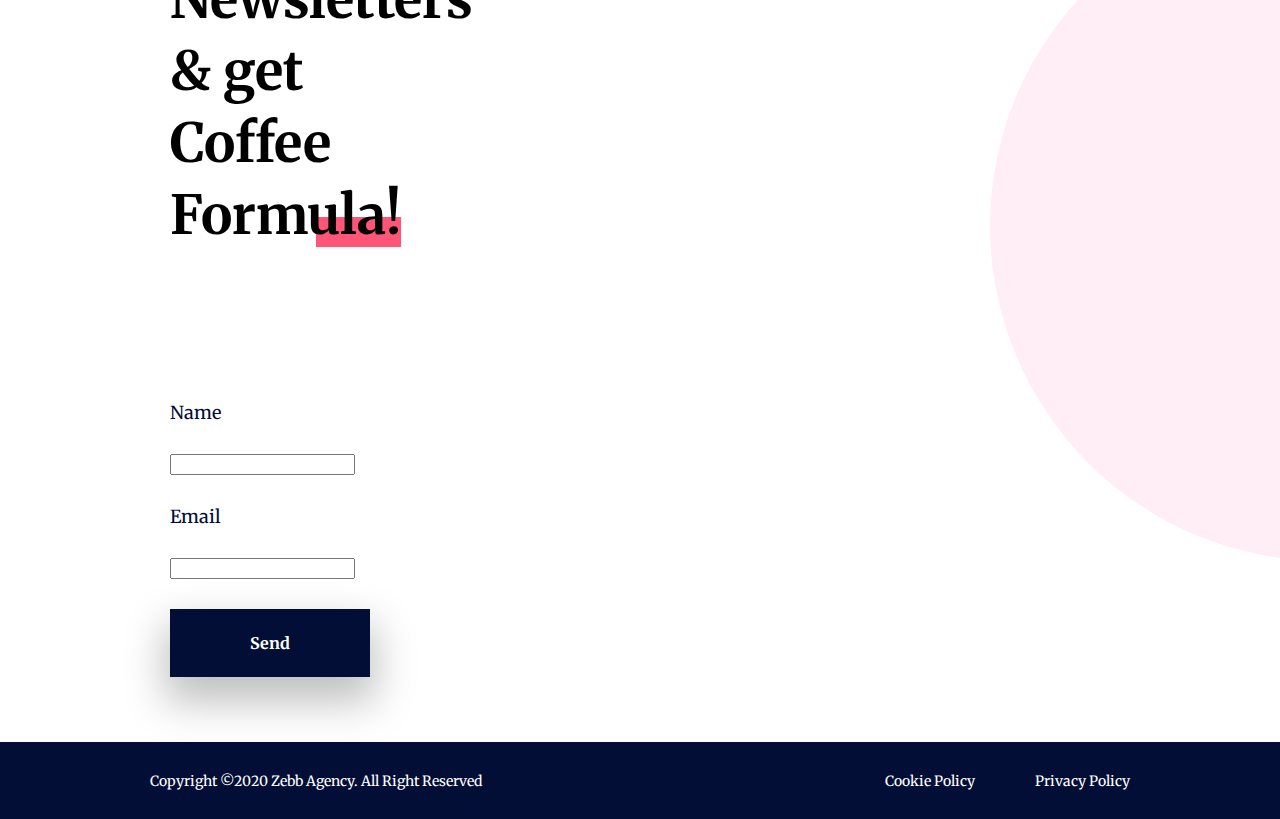
==== commit a25b9dc4: "fix: resolved HTML issues to pass W3C markup validation" ====
--- a/index.html
+++ b/index.html
@@ -185,11 +185,11 @@
         <h1 class="JoinOurNewsletters">Join Our Newsletters</h1>
         <h1 class="JoinOurNewsletters">& get<span class="coffeeFormula"> Coffee Formula!</span></h1>
         <form class="contactform2">
-          <label class="contact" for="name">Name</label>
-          <input type="text2" id="name" name="name">
+          <label class="contact" for="contactName">Name</label>
+          <input type="text" id="contactName" name="contactName">
 
           <label for="email">Email</label>
-          <input type="email2" id="email" name="email">
+          <input type="email" id="contactEmail" name="contactEmail">
           <button class="Send">Send</button>
 
         </form> <span class="RoundedCircle2"></span>
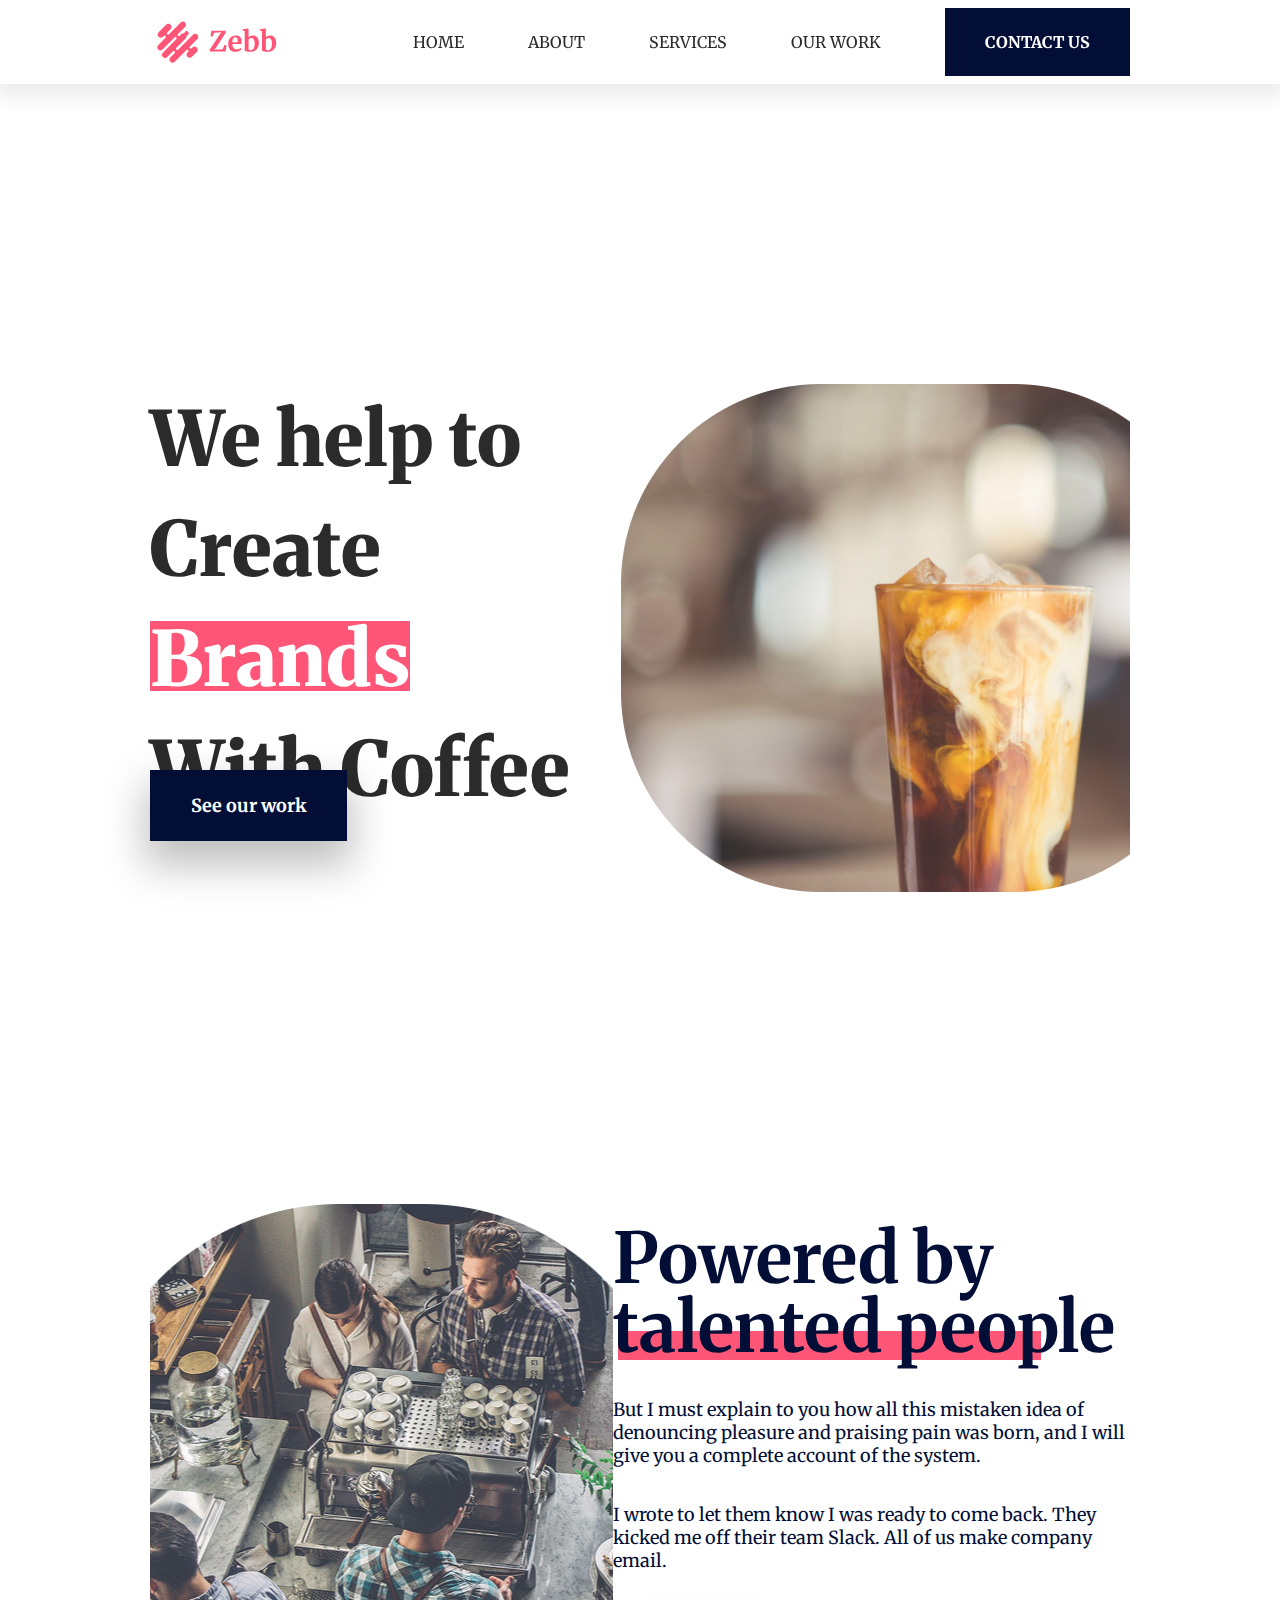
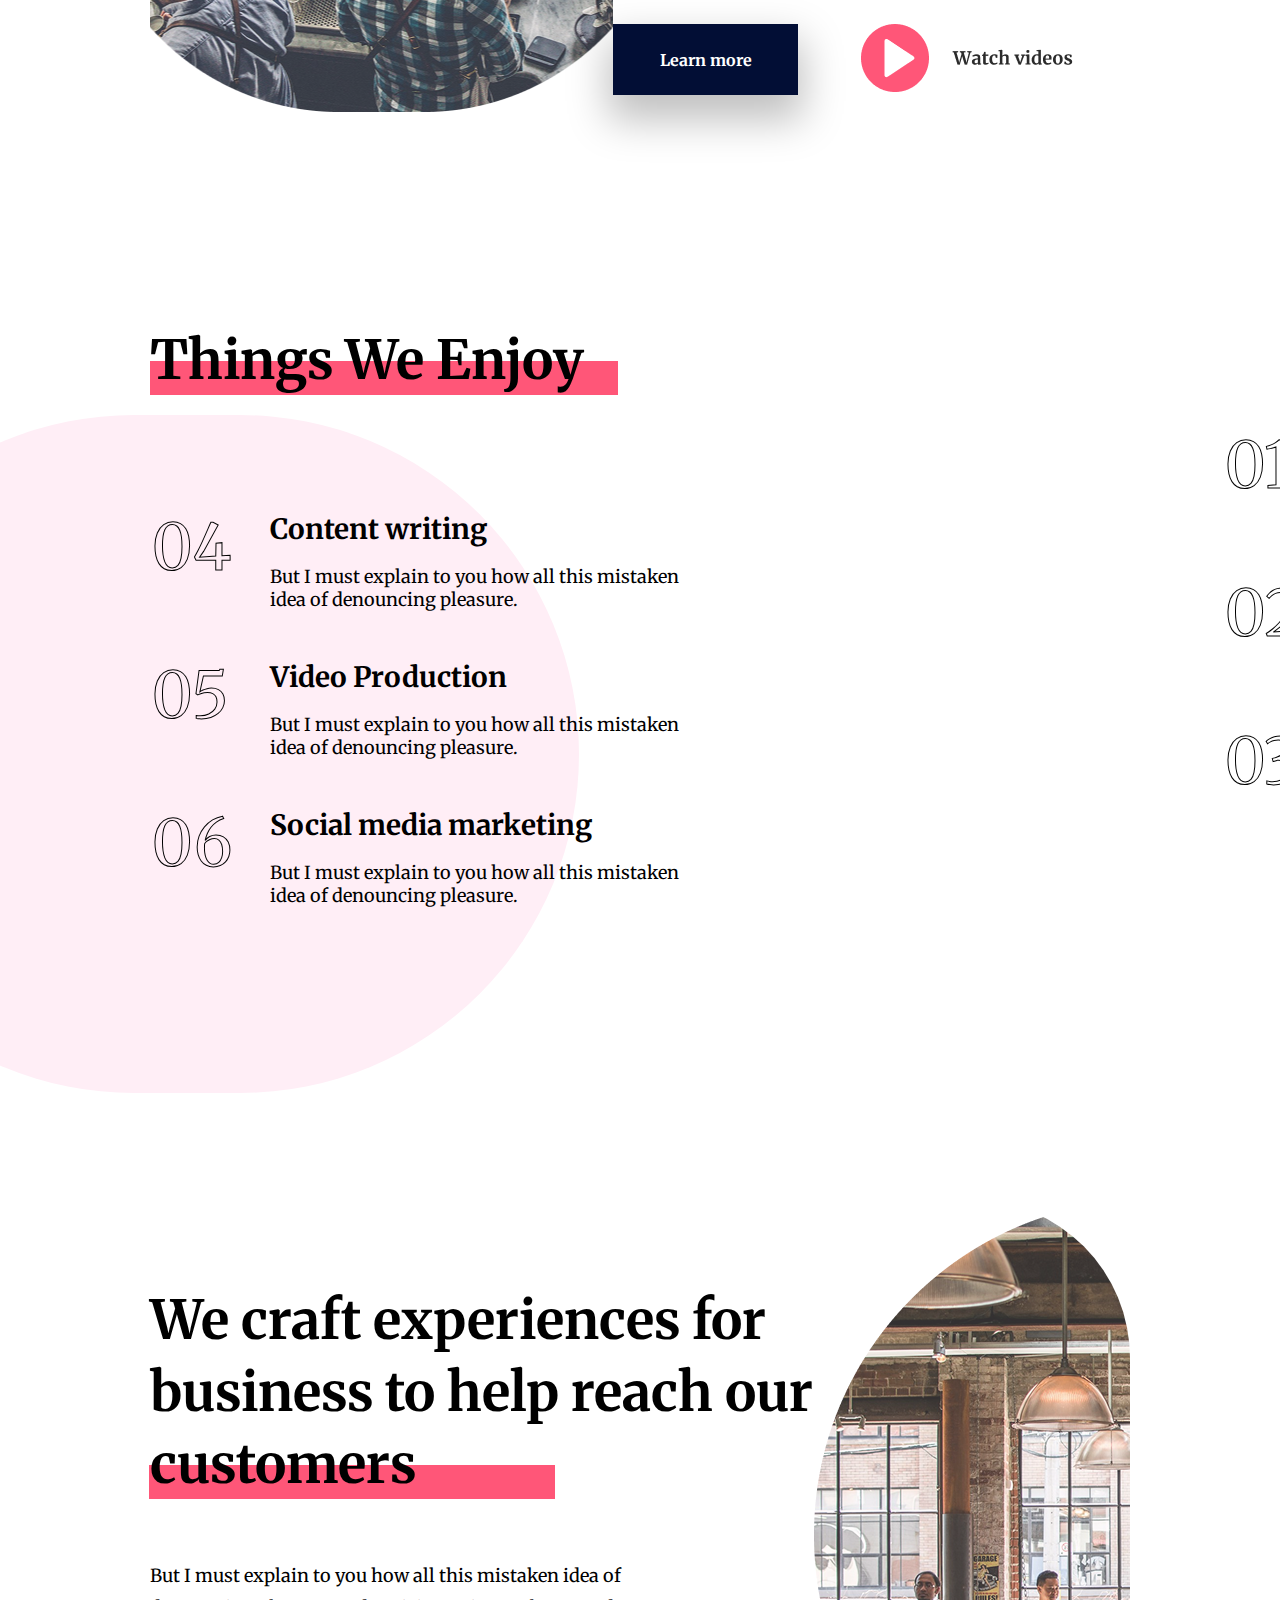
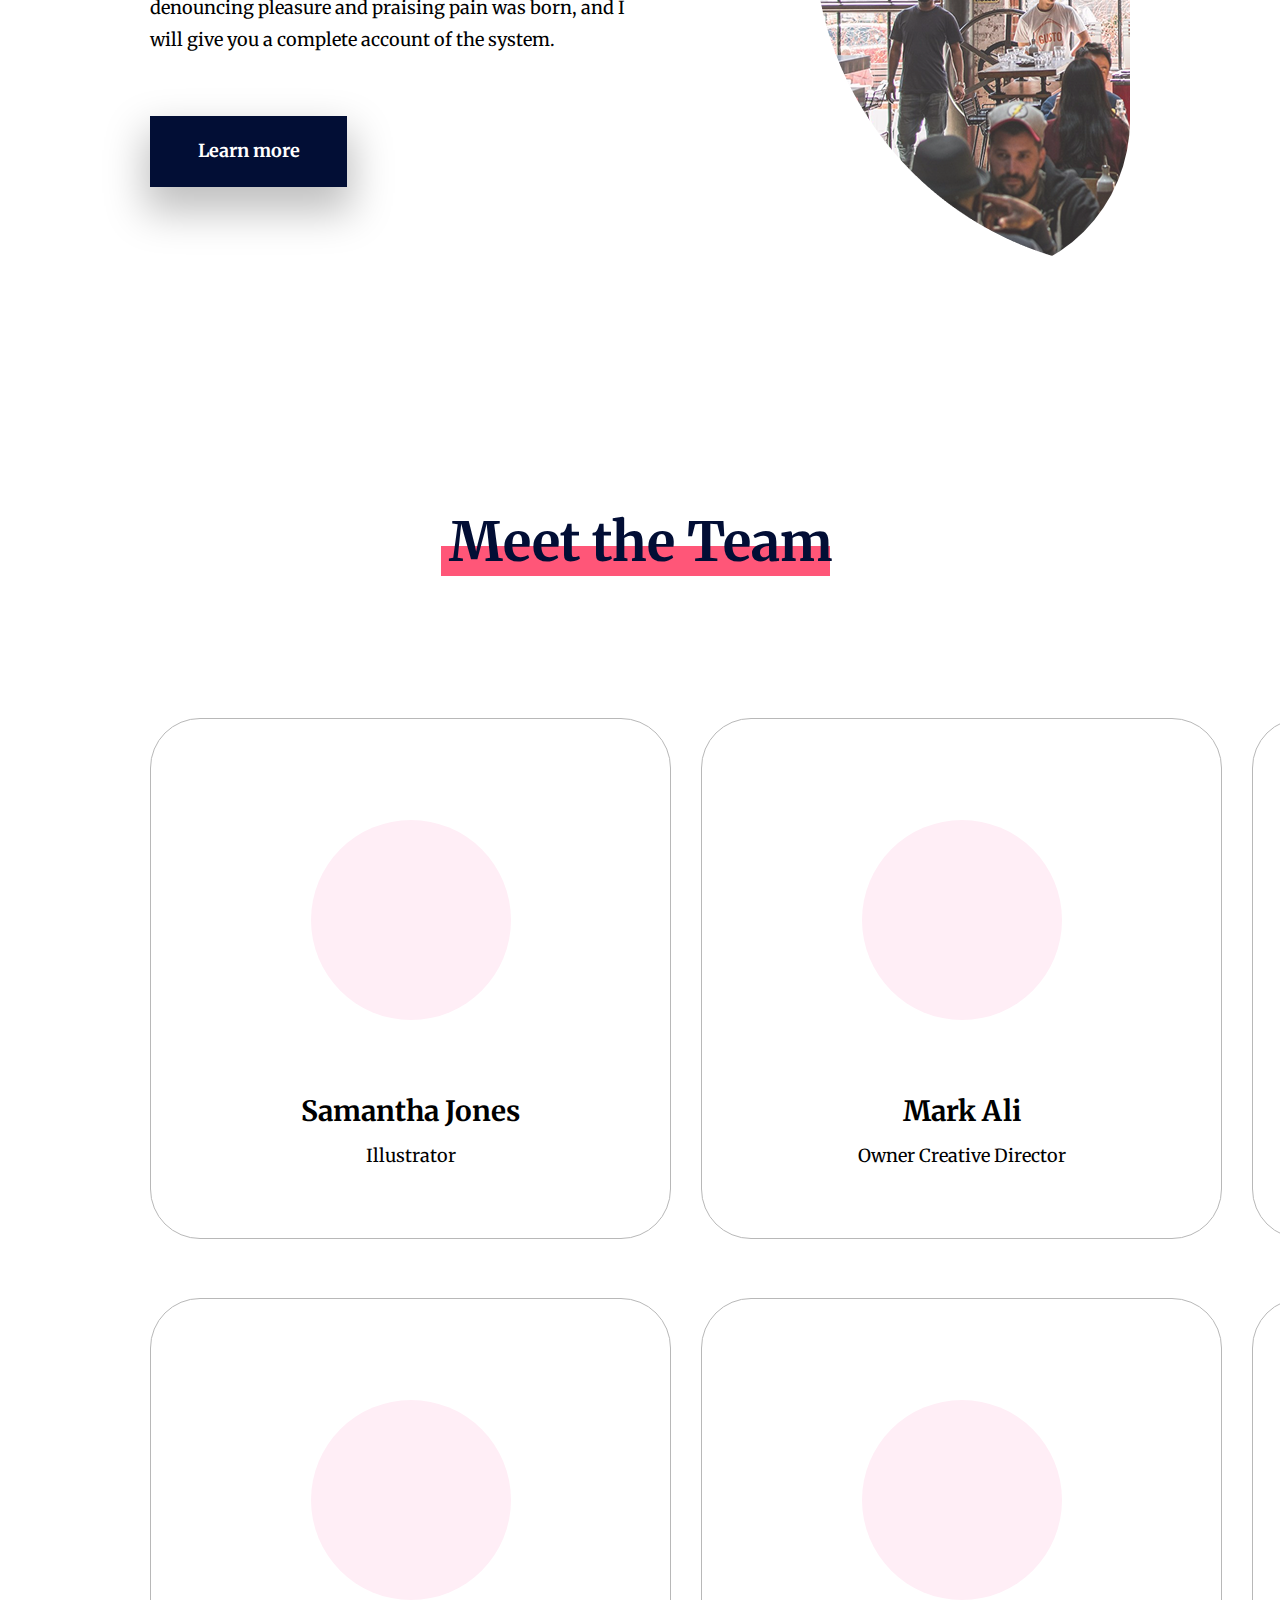
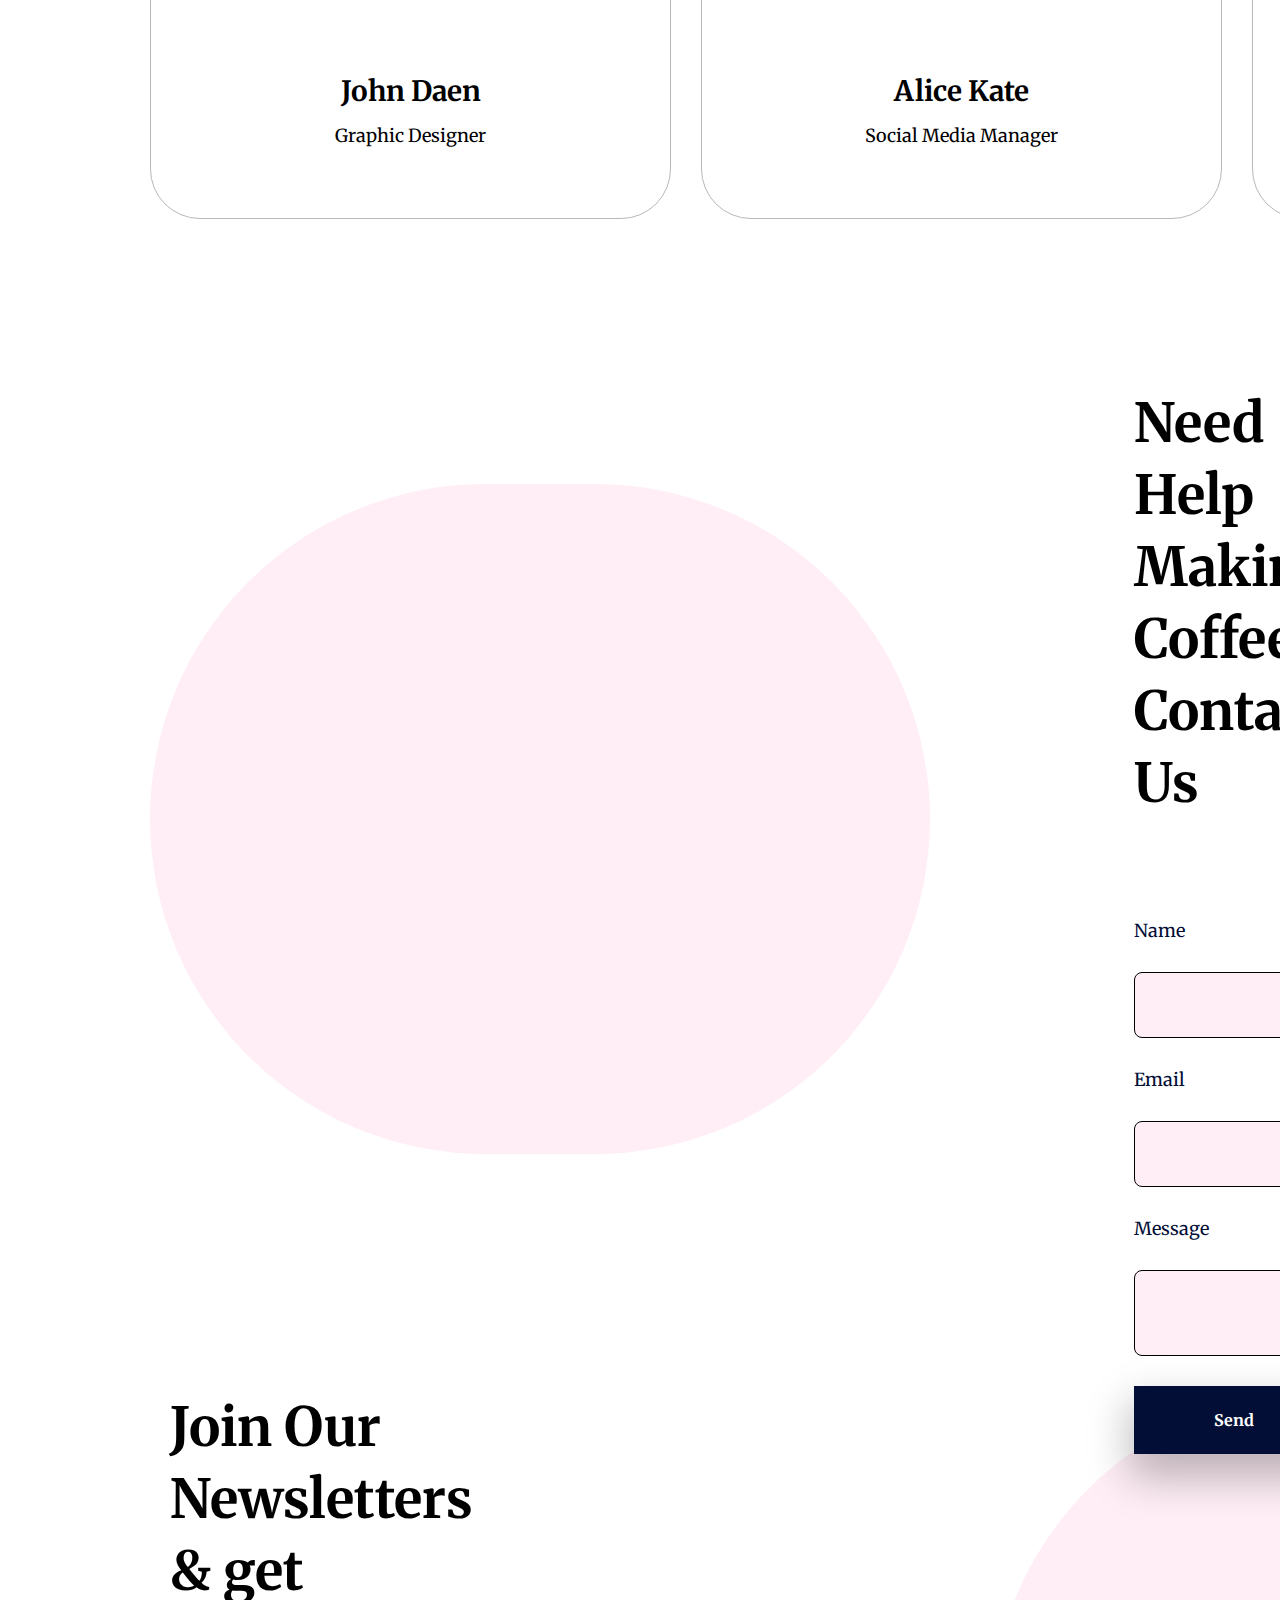
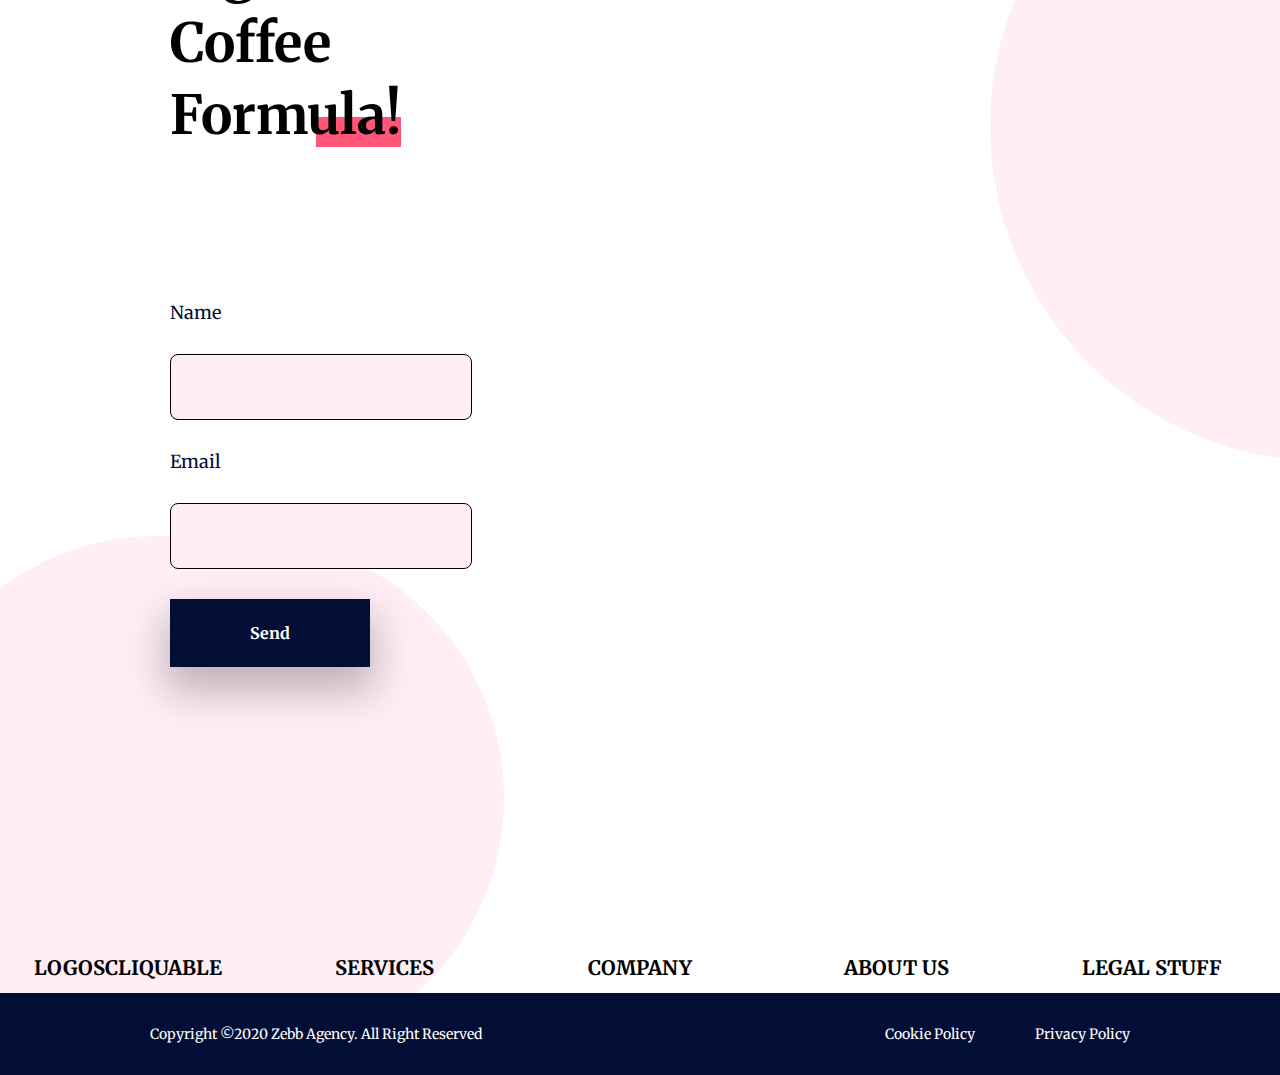
==== commit babbce56: "feat: Implement footer (work in progress)" ====
--- a/index.html
+++ b/index.html
@@ -1,5 +1,5 @@
 <!DOCTYPE html>
-<html lang="en-US">
+<html lang="en">
 
 <head>
   <meta charset="UTF-8" />
@@ -20,6 +20,7 @@
       <button class="contact-usBtn">CONTACT US</button>
     </nav>
   </header>
+
   <main>
     <section id="home">
       <div class="heading">
@@ -32,6 +33,7 @@
       </div>
       <div class="Image1café"></div>
     </section>
+
     <section id="PoweredBy">
       <div class="IllustrationPeople"></div>
       <div class="Content">
@@ -41,14 +43,12 @@
             <h1><span class="talentedPeopleSpan">talented people</span></h1>
           </div>
           <p>
-            But I must explain to you how all this mistaken idea of denouncing pleasure and praising pain was born, and
-            I
-            will give you a complete account of the system.
+            But I must explain to you how all this mistaken idea of denouncing pleasure and praising pain was born,
+            and I will give you a complete account of the system.
           </p>
           <p>
             I wrote to let them know I was ready to come back. They kicked me off their team Slack. All of us make
-            company
-            email.
+            company email.
           </p>
         </div>
         <div class="HeaderButtons">
@@ -57,6 +57,7 @@
         </div>
       </div>
     </section>
+
     <section id="services">
       <div class="leftSideHeading">
         <div class="ServicesHeadline">
@@ -99,6 +100,7 @@
       </ol>
       <span class="PinkCircleIllustration"></span>
     </section>
+
     <section id="about">
       <div class="HeadingExperiences">
         <div class="HeadlineExperiences">
@@ -112,6 +114,7 @@
       </div>
       <div class="IllustrationPeople2"></div>
     </section>
+
     <section id="TeamSection">
       <div class="HeadlineTeam">
         <h1 class="TitleTeam">Meet the Team</h1>
@@ -161,8 +164,9 @@
         </div>
       </div>
     </section>
+
     <section id="contact-us">
-      <span class="RoundedCircle"></span>
+      <span class="Circle"></span>
       <div class="containerContact">
         <h1 class="needhelp">Need Help Making</h1>
         <h1 class="needhelp">Coffee?<span class="needhelpv2"> Contact Us</span></h1>
@@ -175,11 +179,12 @@
 
           <label for="message">Message</label>
           <textarea id="message" name="message"></textarea>
-          <button class="Send">Send</button>
-
+
+          <button type="submit" class="Send">Send</button>
         </form>
       </div>
     </section>
+
     <section id="NewsLetter">
       <div class="ContainerNewsletters">
         <h1 class="JoinOurNewsletters">Join Our Newsletters</h1>
@@ -188,17 +193,39 @@
           <label class="contact" for="contactName">Name</label>
           <input type="text" id="contactName" name="contactName">
 
-          <label for="email">Email</label>
+          <label for="contactEmail">Email</label>
           <input type="email" id="contactEmail" name="contactEmail">
-          <button class="Send">Send</button>
-
-        </form> <span class="RoundedCircle2"></span>
-
-      </div>
-    </section>
-    <section id="footer">
-      <span class="RoundedCircle3"></span>
-      <div class="frame"></div>
+
+          <button type="submit" class="Send">Send</button>
+        </form>
+        <span class="Circle2"></span>
+      </div>
+    </section>
+  </main>
+
+  <footer id="footer">
+    <span class="Circle3"></span>
+
+    <div class="container">
+
+      <div class="footer-grid">
+        <div class="footer-sociaux">
+          <h1 class="footer-title">LOGOSCLIQUABLE</h1>
+        </div>
+        <div class="footer-item">
+          <h1 class="footer-title">SERVICES</h1>
+        </div>
+        <div class="footer-item">
+          <h1 class="footer-title">COMPANY</h1>
+        </div>
+        <div class="footer-item">
+          <h1 class="footer-title">ABOUT US</h1>
+        </div>
+        <div class="footer-item">
+          <h1 class="footer-title">LEGAL STUFF</h1>
+        </div>
+      </div>
+
       <div class="terms">
         <h1 class="copyrightFont">Copyright ©2020 Zebb Agency. All Right Reserved</h1>
         <div class="right">
@@ -206,9 +233,13 @@
           <h1 class="copyrightFont">Privacy Policy</h1>
         </div>
       </div>
-      <span class="RoundedCircle4"></span>
-    </section>
-  </main>
+    </div>
+
+    <span class="Circle4"></span>
+  </footer>
+
+
+
 </body>
 
 </html>--- a/css/style.css
+++ b/css/style.css
@@ -1,6 +1,17 @@
 html {
 	scroll-behavior: smooth;
-}
+	min-height: 100vh;
+	height: 100%;
+	margin: 0;
+	padding: 0;
+	display: flex;
+	flex-direction: column;
+}
+
+main {
+	flex-grow: 1;
+}
+
 body {
 	background-color: #ffffff;
 	margin: 0;
@@ -790,7 +801,7 @@
 	gap: 4px;
 }
 
-.RoundedCircle {
+.Circle {
 	display: flex;
 	flex-direction: column;
 	align-items: flex-start;
@@ -813,7 +824,7 @@
 	flex-direction: row;
 	justify-content: space-between;
 	align-items: flex-start;
-	margin: 200px 0px 150px 0px;
+	margin: 100px 0px 100px 0px;
 	box-sizing: border-box;
 }
 .ContainerNewsletters {
@@ -822,14 +833,14 @@
 	justify-content: flex-start;
 	flex-direction: column;
 	margin-right: 1114px;
+	margin-left: 150px;
+
 	box-sizing: border-box;
 	width: 700px;
 	height: 621px;
 	max-width: 100%;
 	max-height: 100%;
 	padding: 20px;
-	margin-left: 150px;
-	margin-bottom: 100px;
 }
 
 .JoinOurNewsletters {
@@ -854,8 +865,8 @@
 	bottom: 2px;
 	z-index: -1;
 }
-.ContainerNewsletters input[type="text2"],
-.ContainerNewsletters input[type="email2"] {
+.ContainerNewsletters input[type="text"],
+.ContainerNewsletters input[type="email"] {
 	padding: 22px 22px;
 	font-family: "Merriweather", serif;
 	font-size: 16px;
@@ -895,7 +906,7 @@
 	align-items: center;
 	gap: 4px;
 }
-.RoundedCircle2 {
+.Circle2 {
 	display: flex;
 	flex-direction: column;
 	align-items: flex-end;
@@ -910,28 +921,53 @@
 	z-index: -5;
 	left: 840px;
 }
-
 #footer {
-	display: flex;
-	flex-direction: row;
+	overflow-x: hidden;
+	position: relative;
+	display: flex;
+	flex-direction: column;
+	align-items: center;
+	width: 100%;
+	padding-top: 450px;
+}
+
+.container {
+	width: 100%;
+	margin: 0;
+	padding: 0;
+	box-sizing: border-box;
+}
+
+.frame {
+	width: 100%;
+	display: flex;
+	flex-direction: column;
+	justify-content: flex-start;
+	align-items: flex-start;
+	margin-top: 127px;
+	margin-bottom: 128px;
+	position: relative;
+}
+
+.footer-content {
+	display: flex;
 	justify-content: space-between;
-	align-items: flex-start;
+	align-items: center;
+	width: 100%;
 }
 
 .terms {
-	display: flex;
-	flex-direction: row;
-	justify-content: space-between;
-	align-items: center;
-	width: 100%;
+	width: 100%;
+	max-width: 100%;
 	background-color: #020e35;
 	color: #ffffff;
-	padding: 20px 0;
+	height: 82px;
+	display: flex;
+	align-items: center;
+	justify-content: space-between;
 	box-sizing: border-box;
-}
-
-.copyrightFont:first-child {
-	margin-left: 150px;
+	padding-left: 150px;
+	padding-right: 150px;
 }
 
 .right {
@@ -939,8 +975,35 @@
 	flex-direction: row;
 	align-items: center;
 	justify-content: space-between;
-	margin-right: 150px;
 	gap: 60px;
+}
+
+.Circle3 {
+	display: flex;
+	flex-direction: column;
+	align-items: flex-end;
+	position: absolute;
+	background: #ffeef6;
+	border-radius: 1000px;
+	width: 609px;
+	height: 524px;
+	z-index: -5;
+	top: 32px;
+	left: 1423px;
+}
+
+.Circle4 {
+	display: flex;
+	flex-direction: column;
+	align-items: flex-start;
+	position: absolute;
+	background: #ffeef6;
+	border-radius: 1000px;
+	width: 609px;
+	height: 524px;
+	z-index: -5;
+	top: 44px;
+	left: -105px;
 }
 
 .copyrightFont {
@@ -951,3 +1014,26 @@
 	letter-spacing: 0%;
 	cursor: pointer;
 }
+
+.footer-grid {
+	display: flex;
+	justify-content: space-between;
+	width: 100%;
+	box-sizing: border-box;
+}
+
+.footer-sociaux,
+.footer-item {
+	display: flex;
+	flex-direction: column;
+	align-items: center;
+	flex: 1;
+}
+
+.footer-title {
+	font-family: "Merriweather", serif;
+	font-weight: 700;
+	font-size: 20px;
+	line-height: 24px;
+	letter-spacing: 0%;
+}
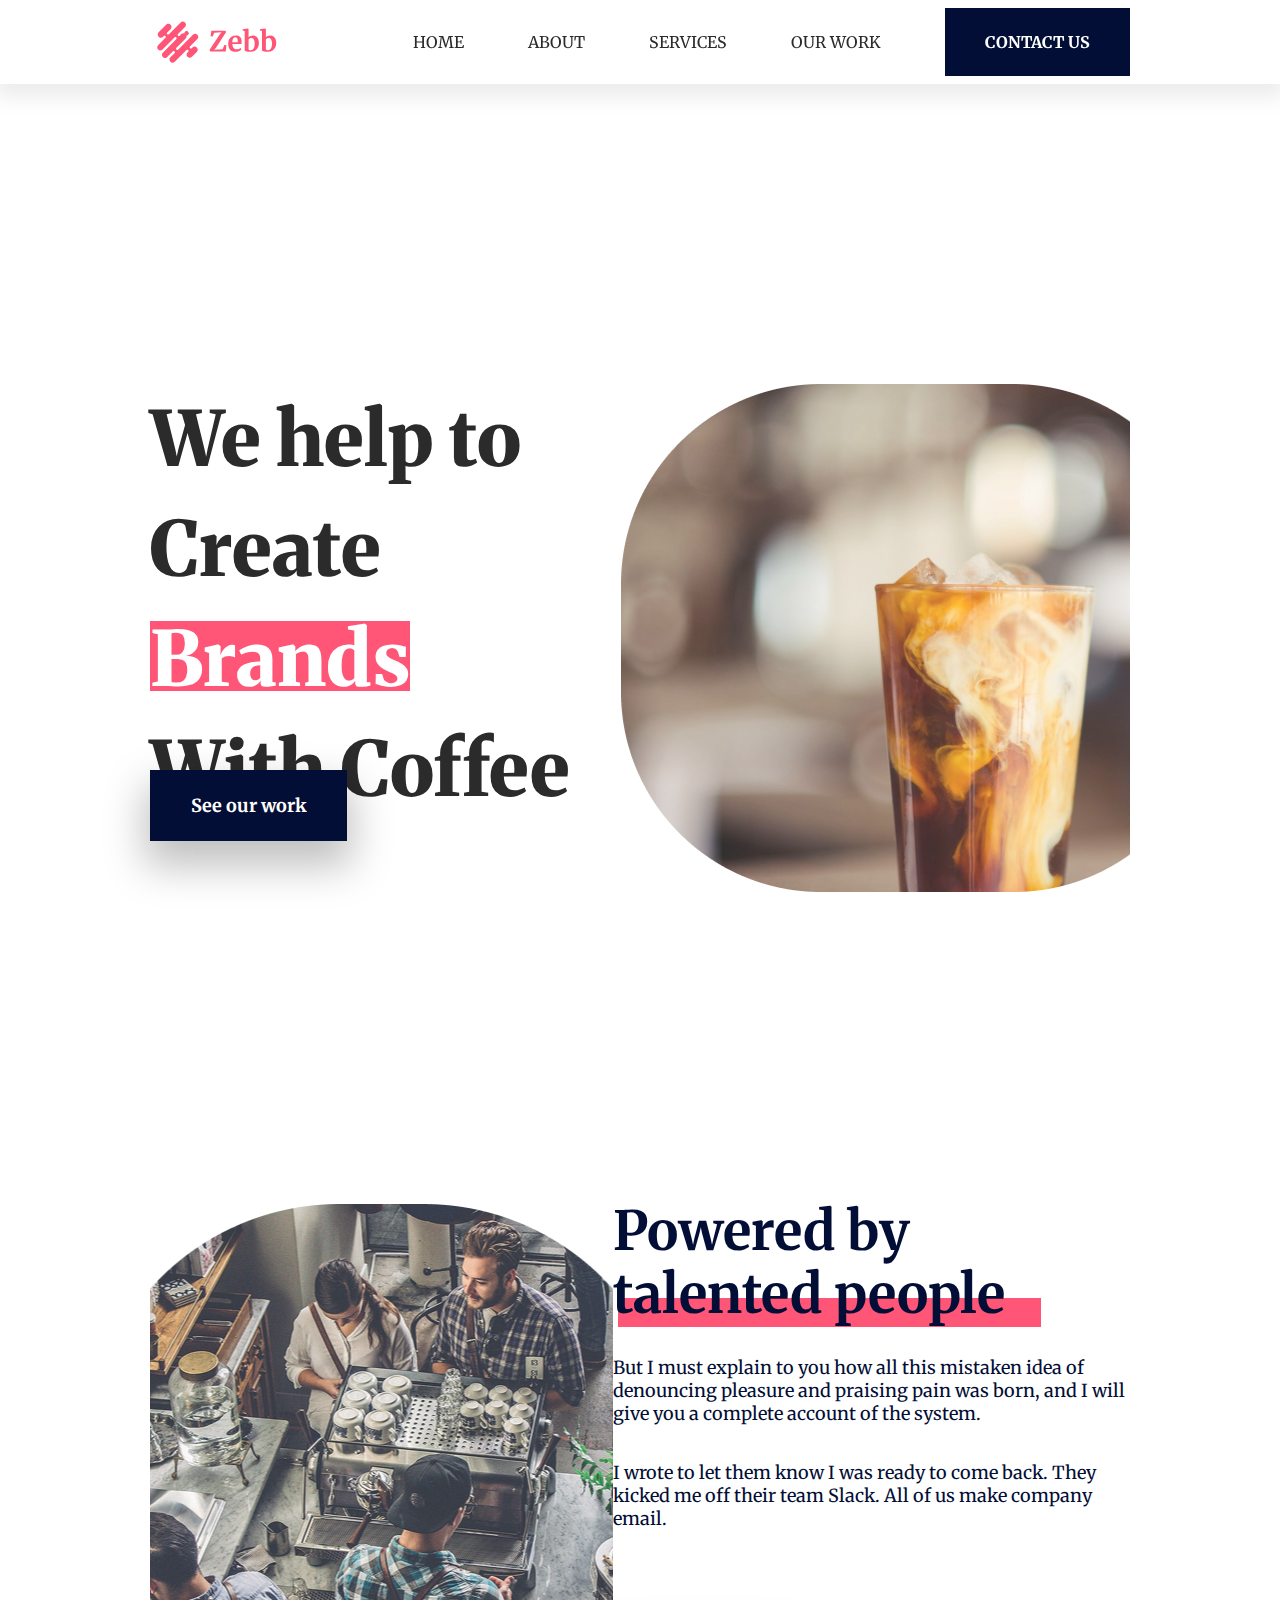
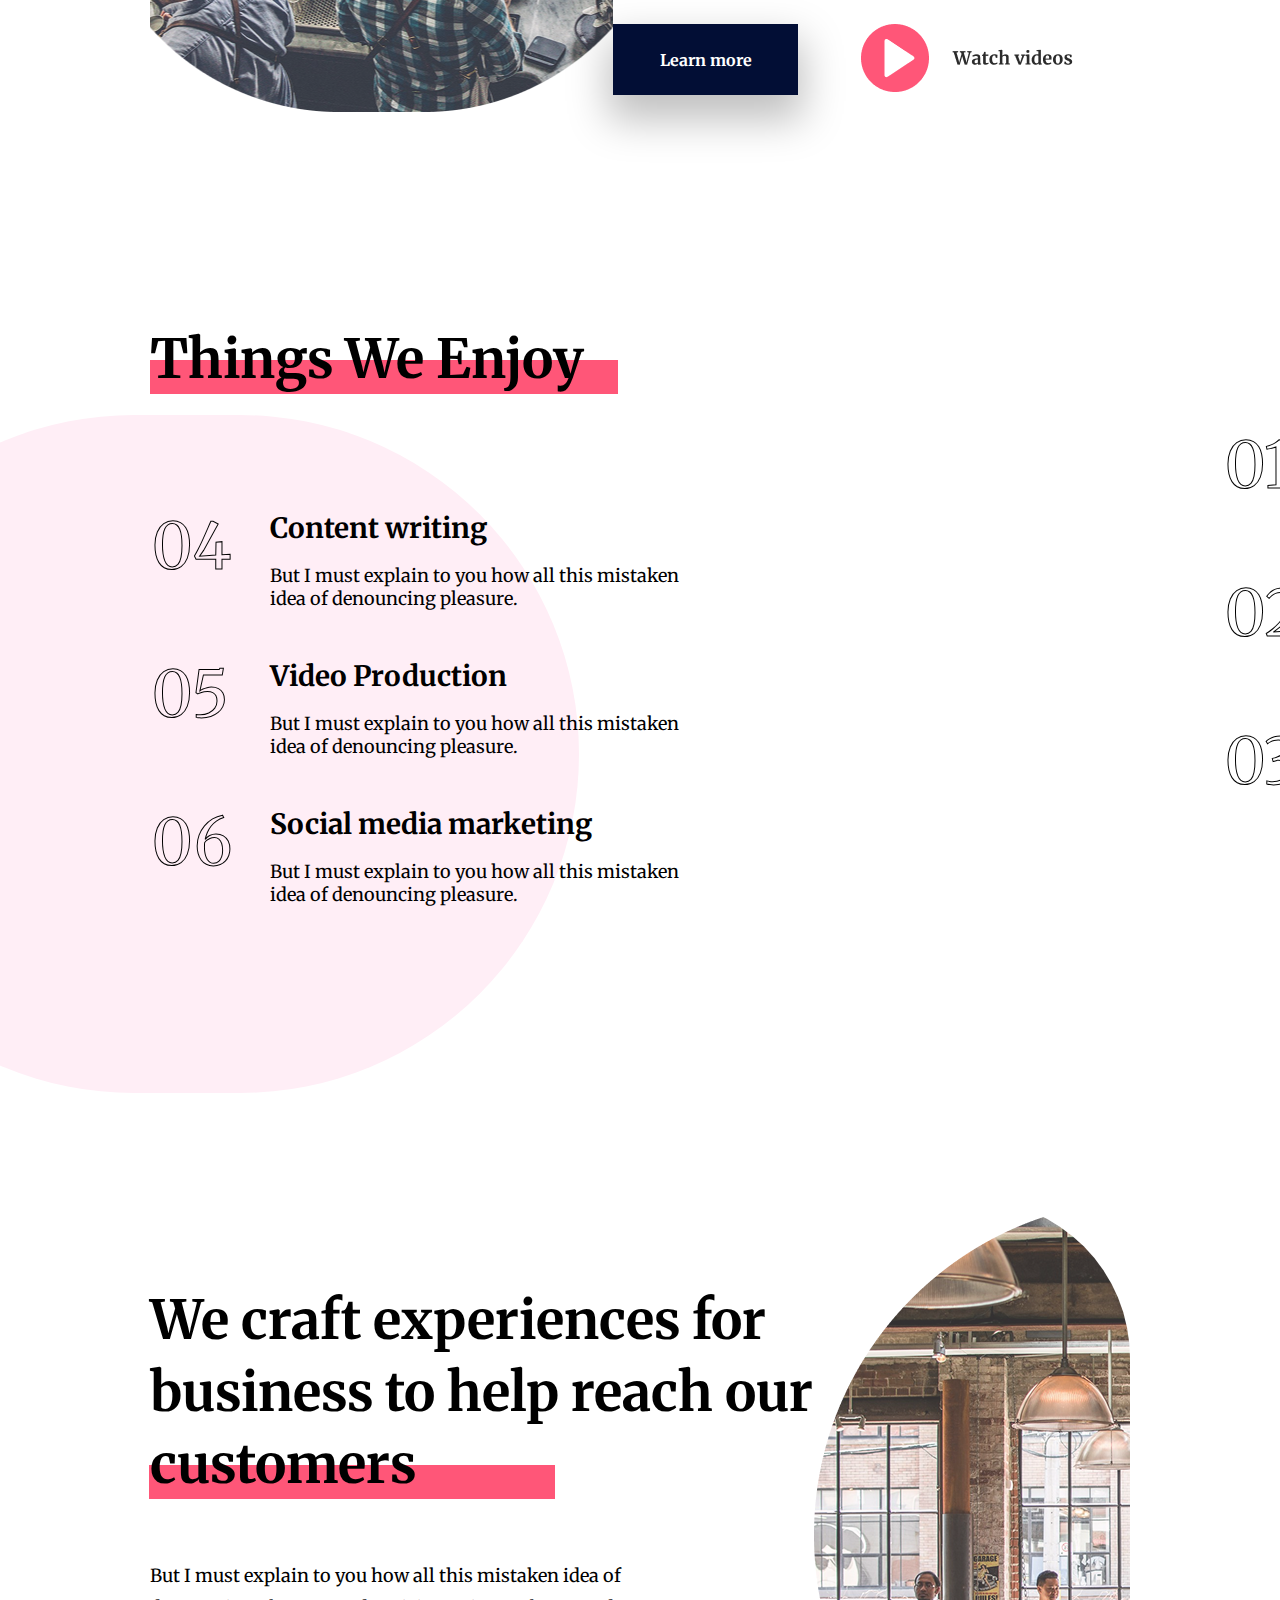
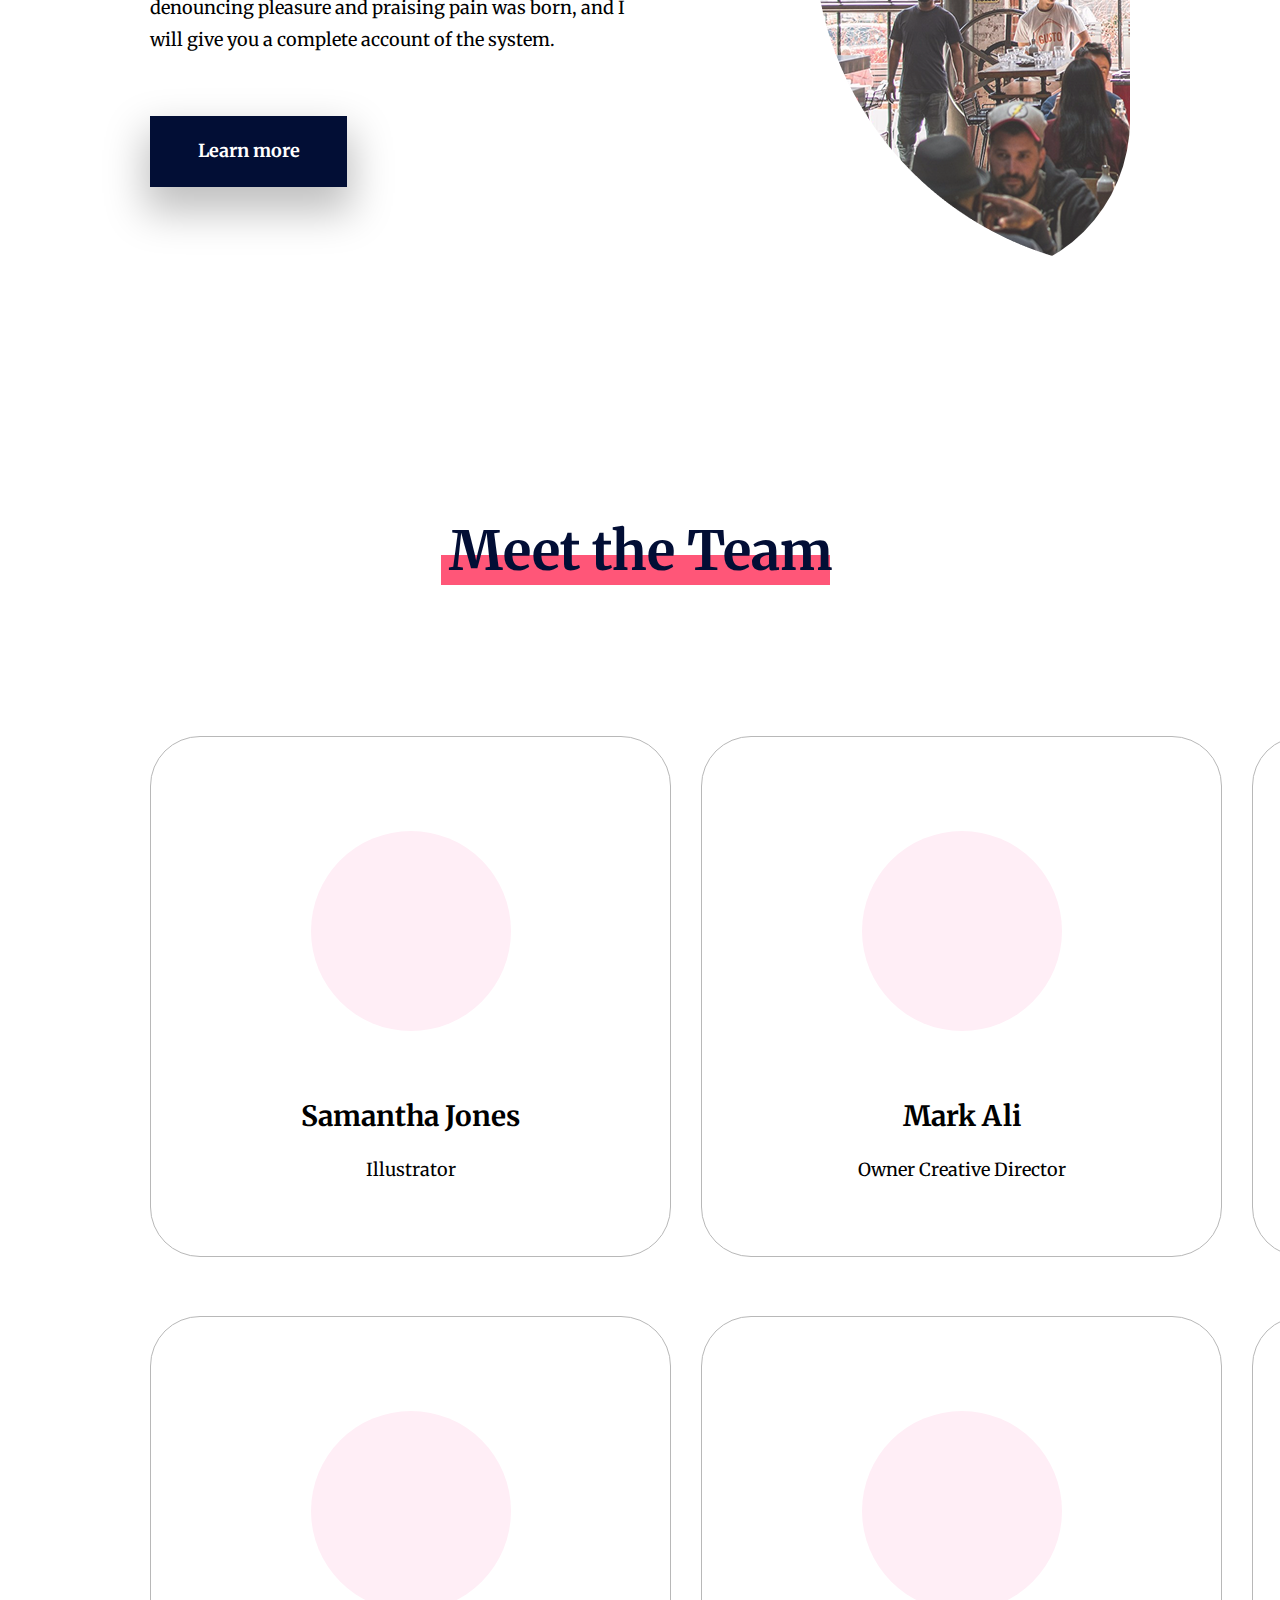
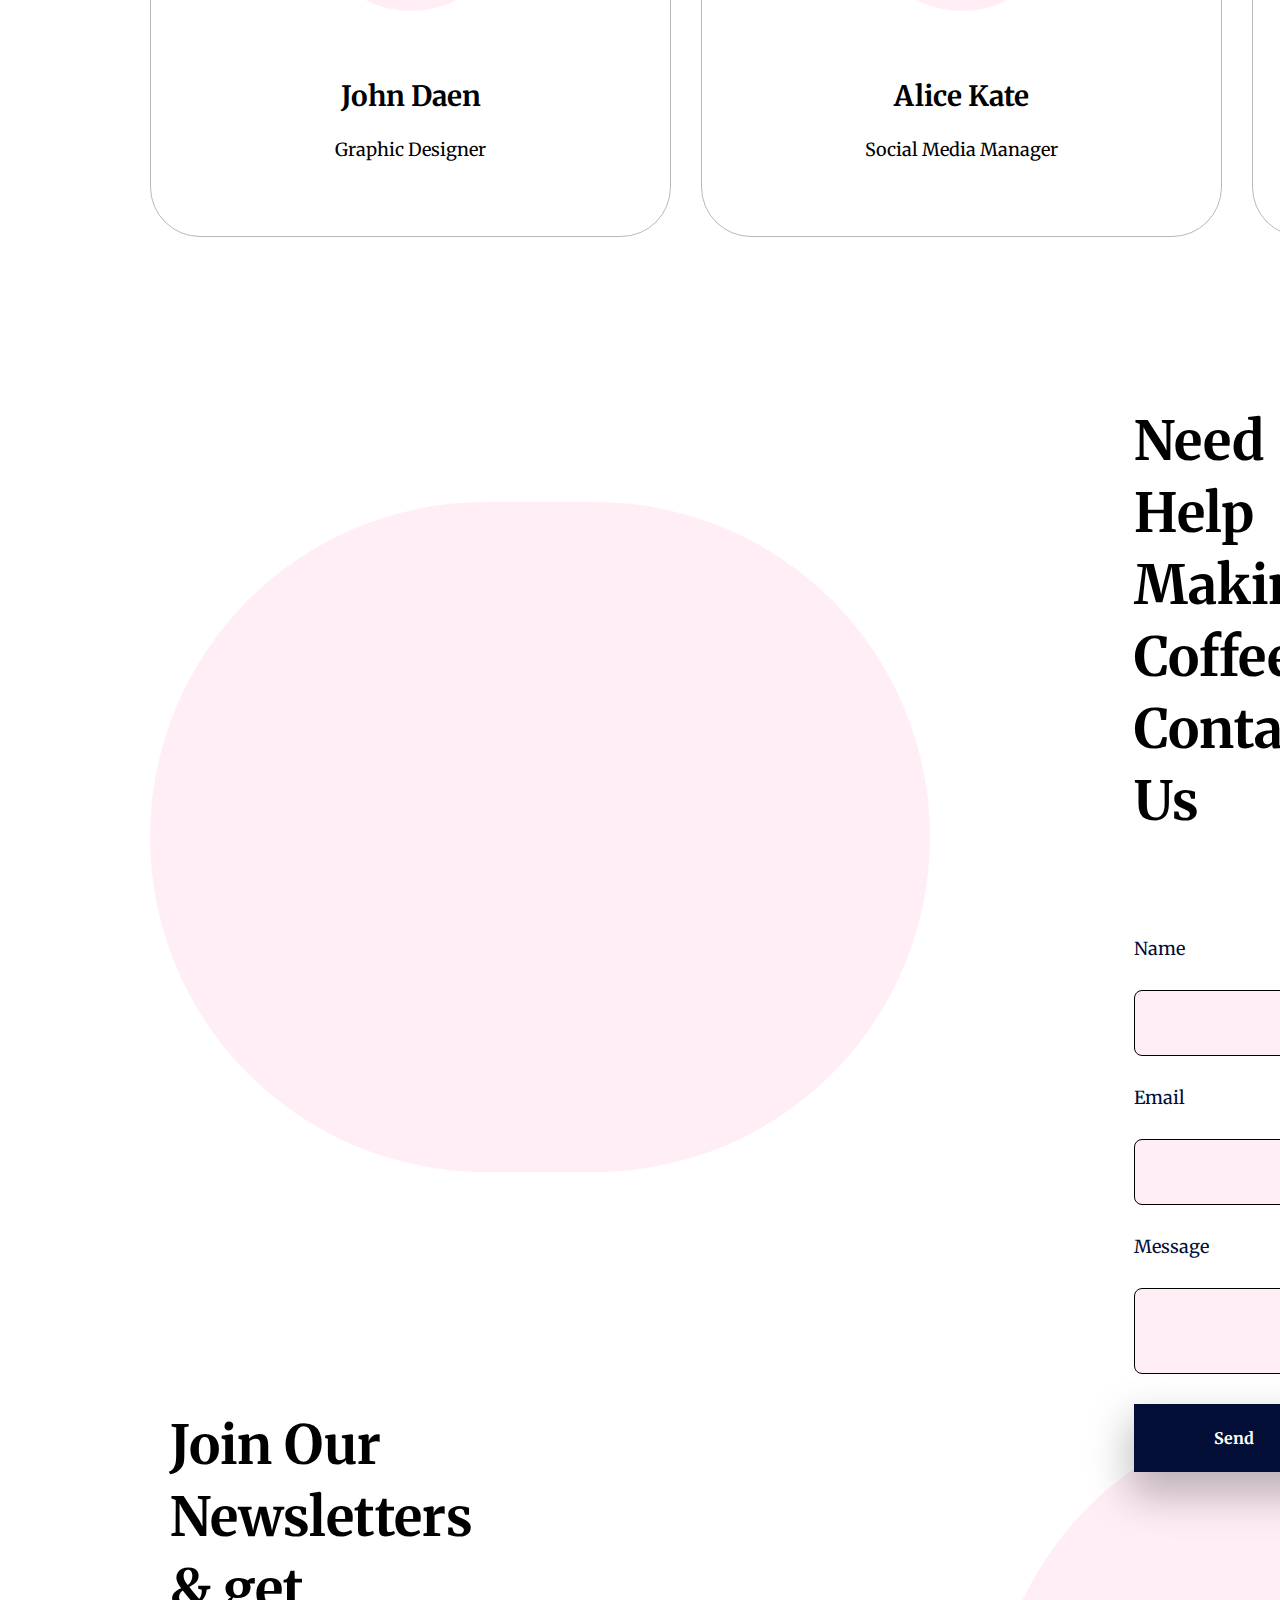
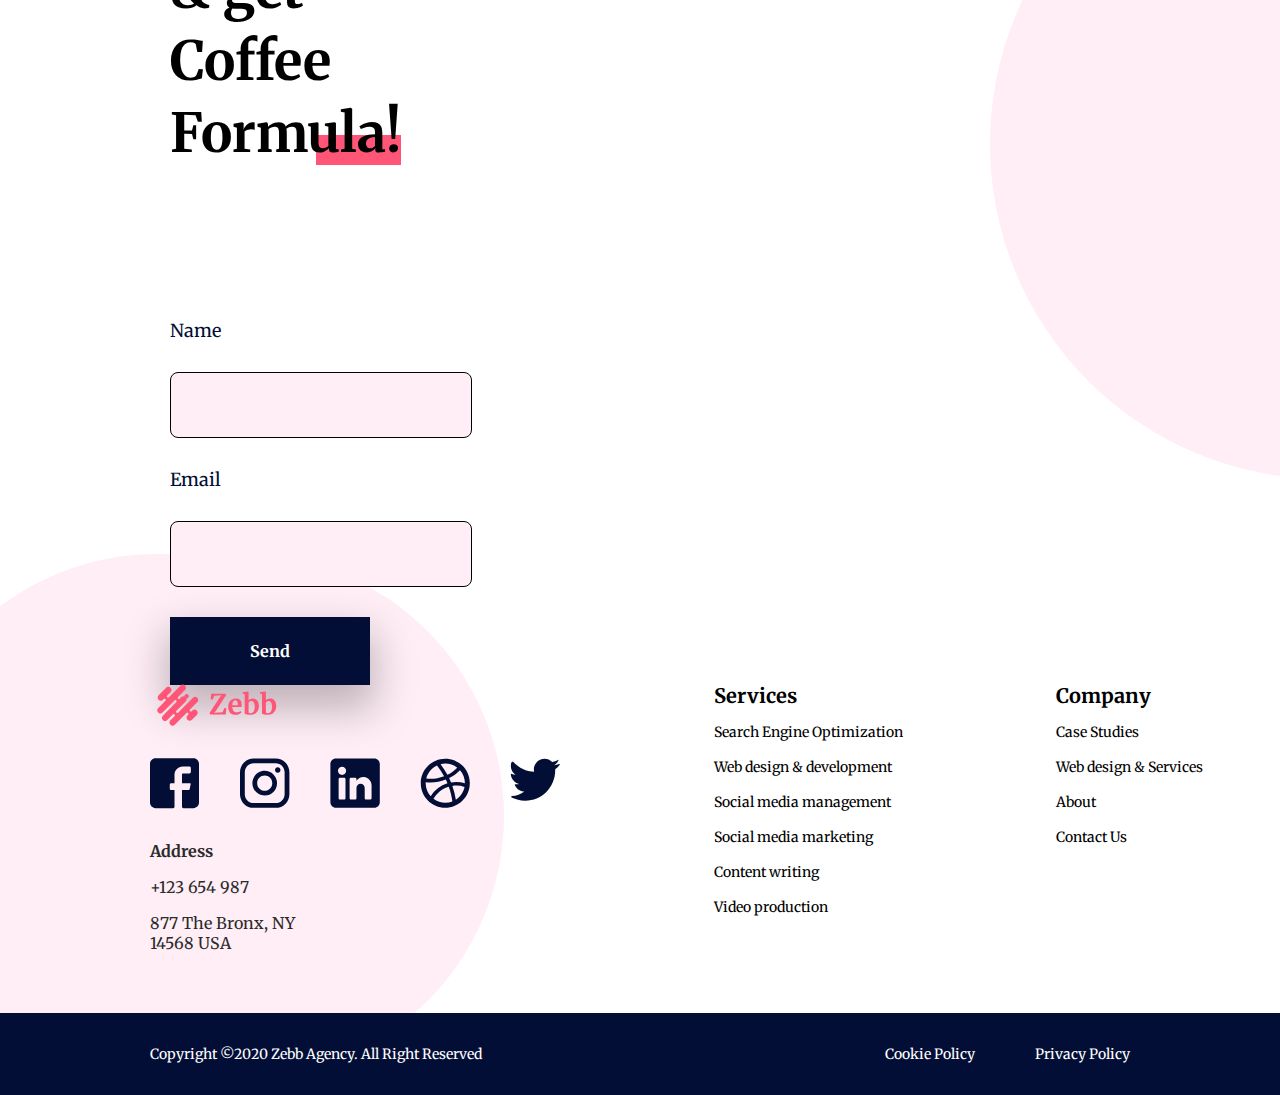
==== commit aa996fb9: "feat: Implement footer completed" ====
--- a/index.html
+++ b/index.html
@@ -2,7 +2,7 @@
 <html lang="en">
 
 <head>
-  <meta charset="UTF-8" />
+  <meta charset="UTF-8">
   <meta name="viewport" content="width=device-width, initial-scale=1.0">
   <title>Zebb</title>
   <link rel="stylesheet" href="css/style.css">
@@ -25,22 +25,22 @@
     <section id="home">
       <div class="heading">
         <div class="headline">
-          <h1>We help to</h1>
-          <h1>Create <span class="brands-highlight">Brands</span></h1>
-          <h1>With Coffee</h1>
+          <h1 class="helpto">We help to</h1>
+          <h2 class="helpto">Create <span class="brands-highlight">Brands</span></h2>
+          <h2 class="helpto">With Coffee</h2>
         </div>
         <button class="Btn-our-work">See our work</button>
       </div>
       <div class="Image1café"></div>
     </section>
 
-    <section id="PoweredBy">
+    <section id="about">
       <div class="IllustrationPeople"></div>
       <div class="Content">
         <div class="Heading">
           <div class="Headline">
-            <h1>Powered by</h1>
-            <h1><span class="talentedPeopleSpan">talented people</span></h1>
+            <h2 class="textPower">Powered by</h2>
+            <h3 class="textSpan"><span class="talentedPeopleSpan">talented people</span></h3>
           </div>
           <p>
             But I must explain to you how all this mistaken idea of denouncing pleasure and praising pain was born,
@@ -61,7 +61,7 @@
     <section id="services">
       <div class="leftSideHeading">
         <div class="ServicesHeadline">
-          <h1><span id="thingsWeSpan">Things We Enjoy</span></h1>
+          <h2><span id="thingsWeSpan">Things We Enjoy</span></h2>
           <ol class="olListLeft" start="4">
             <li>
               <strong>Content writing</strong>
@@ -101,12 +101,12 @@
       <span class="PinkCircleIllustration"></span>
     </section>
 
-    <section id="about">
+    <section id="XP">
       <div class="HeadingExperiences">
         <div class="HeadlineExperiences">
-          <h1 class="weCraftExperiences">We craft experiences for business to help reach <span
+          <h2 class="weCraftExperiences">We craft experiences for business to help reach <span
               class="highlightOurCustomers">our customers</span>
-          </h1>
+          </h2>
         </div>
         <p class="descriptionWeCraft">But I must explain to you how all this mistaken idea of denouncing pleasure and
           praising pain was born, and I will give you a complete account of the system.</p>
@@ -117,49 +117,49 @@
 
     <section id="TeamSection">
       <div class="HeadlineTeam">
-        <h1 class="TitleTeam">Meet the Team</h1>
+        <h2 class="TitleTeam">Meet the Team</h2>
       </div>
       <div class="ContentTeam">
         <div class="Jones">
           <span class="photos"></span>
           <div class="JonesNameDescription">
-            <h1 class="teamNameJones">Samantha Jones</h1>
-            <h2 class="teamDescriptionJones">Illustrator</h2>
+            <h3 class="teamNameJones">Samantha Jones</h3>
+            <h4 class="teamDescriptionJones">Illustrator</h4>
           </div>
         </div>
         <div class="Ali">
           <span class="photos"></span>
           <div class="AliNameDescription">
-            <h1 class="teamNameAli">Mark Ali</h1>
-            <h2 class="teamDescriptionAli">Owner Creative Director</h2>
+            <h3 class="teamNameAli">Mark Ali</h3>
+            <h4 class="teamDescriptionAli">Owner Creative Director</h4>
           </div>
         </div>
         <div class="John">
           <span class="photos"></span>
           <div class="JohnNameDescription">
-            <h1 class="teamNameJohn">Davi John</h1>
-            <h2 class="teamDescriptionJohn">Head of Marketing</h2>
+            <h3 class="teamNameJohn">Davi John</h3>
+            <h4 class="teamDescriptionJohn">Head of Marketing</h4>
           </div>
         </div>
         <div class="Daen">
           <span class="photos"></span>
           <div class="DaenNameDescription">
-            <h1 class="teamNameDaen">John Daen</h1>
-            <h2 class="teamDescriptionDaen">Graphic Designer</h2>
+            <h3 class="teamNameDaen">John Daen</h3>
+            <h4 class="teamDescriptionDaen">Graphic Designer</h4>
           </div>
         </div>
         <div class="Kate">
           <span class="photos"></span>
           <div class="KateNameDescription">
-            <h1 class="teamNameKate">Alice Kate</h1>
-            <h2 class="teamDescriptionKate">Social Media Manager</h2>
+            <h3 class="teamNameKate">Alice Kate</h3>
+            <h4 class="teamDescriptionKate">Social Media Manager</h4>
           </div>
         </div>
         <div class="Yui">
           <span class="photos"></span>
           <div class="YuiNameDescription">
-            <h1 class="teamNameYui">Jhang Yui</h1>
-            <h2 class="teamDescriptionYui">Web Designer & Developer</h2>
+            <h3 class="teamNameYui">Jhang Yui</h3>
+            <h4 class="teamDescriptionYui">Web Designer & Developer</h4>
           </div>
         </div>
       </div>
@@ -168,8 +168,8 @@
     <section id="contact-us">
       <span class="Circle"></span>
       <div class="containerContact">
-        <h1 class="needhelp">Need Help Making</h1>
-        <h1 class="needhelp">Coffee?<span class="needhelpv2"> Contact Us</span></h1>
+        <h2 class="needhelp">Need Help Making</h2>
+        <h2 class="needhelp">Coffee?<span class="needhelpv2"> Contact Us</span></h2>
         <form class="contact-form">
           <label class="contact" for="name">Name</label>
           <input type="text" id="name" name="name">
@@ -187,8 +187,8 @@
 
     <section id="NewsLetter">
       <div class="ContainerNewsletters">
-        <h1 class="JoinOurNewsletters">Join Our Newsletters</h1>
-        <h1 class="JoinOurNewsletters">& get<span class="coffeeFormula"> Coffee Formula!</span></h1>
+        <h2 class="JoinOurNewsletters">Join Our Newsletters</h2>
+        <h2 class="JoinOurNewsletters">& get<span class="coffeeFormula"> Coffee Formula!</span></h2>
         <form class="contactform2">
           <label class="contact" for="contactName">Name</label>
           <input type="text" id="contactName" name="contactName">
@@ -206,40 +206,68 @@
   <footer id="footer">
     <span class="Circle3"></span>
 
-    <div class="container">
-
-      <div class="footer-grid">
-        <div class="footer-sociaux">
-          <h1 class="footer-title">LOGOSCLIQUABLE</h1>
-        </div>
-        <div class="footer-item">
-          <h1 class="footer-title">SERVICES</h1>
-        </div>
-        <div class="footer-item">
-          <h1 class="footer-title">COMPANY</h1>
-        </div>
-        <div class="footer-item">
-          <h1 class="footer-title">ABOUT US</h1>
-        </div>
-        <div class="footer-item">
-          <h1 class="footer-title">LEGAL STUFF</h1>
-        </div>
-      </div>
-
-      <div class="terms">
-        <h1 class="copyrightFont">Copyright ©2020 Zebb Agency. All Right Reserved</h1>
-        <div class="right">
-          <h1 class="copyrightFont">Cookie Policy</h1>
-          <h1 class="copyrightFont">Privacy Policy</h1>
-        </div>
+    <div class="footer-grid">
+      <div class="footer-sociaux">
+        <a href="#home" class="logo"></a>
+        <div class="social-logo">
+          <a href="https://www.facebook.com/" target="_blank" class="facebook"></a>
+          <a href="https://www.instagram.com/" target="_blank" class="instagram"></a>
+          <a href="https://www.linkedin.com/" target="_blank" class="linkedin"></a>
+          <a href="https://dribbble.com/" target="_blank" class="dribbble"></a>
+          <a href="https://twitter.com/" target="_blank" class="twitter"></a>
+        </div>
+        <div>
+          <p class="address-title">Address</p>
+          <p class="address-description"><a href="tel:+123654987" class="address-description">+123 654 987</a></p>
+          <p class="address-description"><a
+              href="https://www.google.ch/maps/search/877+The+Bronx,+NY++14568+USA/@40.8517176,-73.8821333,13z/data=!3m1!4b1?hl=fr&entry=ttu&g_ep=EgoyMDI1MDQxNC4xIKXMDSoASAFQAw%3D%3D"
+              target="_blank" class="address-description">877 The Bronx, NY</a></p>
+          <p class="address-description"> <a
+              href="https://www.google.ch/maps/search/877+The+Bronx,+NY++14568+USA/@40.8517176,-73.8821333,13z/data=!3m1!4b1?hl=fr&entry=ttu&g_ep=EgoyMDI1MDQxNC4xIKXMDSoASAFQAw%3D%3D"
+              target="_blank" class="address-description">14568 USA</a></p>
+        </div>
+      </div>
+
+      <div class="footer-item">
+        <h2 class="footer-title">Services</h2>
+        <p class="footer-description">Search Engine Optimization</p>
+        <p class="footer-description">Web design & development</p>
+        <p class="footer-description">Social media management</p>
+        <p class="footer-description">Social media marketing</p>
+        <p class="footer-description">Content writing</p>
+        <p class="footer-description">Video production</p>
+      </div>
+      <div class="footer-item">
+        <h2 class="footer-title">Company</h2>
+        <p class="footer-description">Case Studies</p>
+        <p class="footer-description">Web design & Services</p>
+        <p class="footer-description">About</p>
+        <p class="footer-description">Contact Us</p>  
+      </div>
+      <div class="footer-item">
+        <h2 class="footer-title">About Us</h2>
+        <p class="footer-description">Featured artists</p>
+        <p class="footer-description">The Portal</p>
+        <p class="footer-description">Live events</p>
+      </div>
+      <div class="footer-item">
+        <h2 class="footer-title">Legal Stuff</h2>
+        <p class="footer-description">Shipping & Delivery</p>
+        <p class="footer-description">Terms & Conditions</p>
+        <p class="footer-description">Privacy & Policy</p>
+      </div>
+    </div>
+
+    <div class="terms">
+      <h2 class="copyrightFont">Copyright ©2020 Zebb Agency. All Right Reserved</h2>
+      <div class="right">
+        <h2 class="copyrightFont">Cookie Policy</h2>
+        <h2 class="copyrightFont">Privacy Policy</h2>
       </div>
     </div>
 
     <span class="Circle4"></span>
   </footer>
-
-
-
 </body>
 
-</html>+</html>
--- a/css/style.css
+++ b/css/style.css
@@ -130,7 +130,7 @@
 	height: 330px;
 }
 
-.headline h1 {
+.helpto {
 	margin: 0;
 	font-family: "Merriweather", serif;
 	font-weight: 900;
@@ -173,13 +173,13 @@
 	background-repeat: no-repeat;
 }
 
-#home .brands-highlight {
+.brands-highlight {
 	position: relative;
 	display: inline;
 	color: #ffffff;
 }
 
-#home .brands-highlight::before {
+.brands-highlight::before {
 	content: "";
 	position: absolute;
 	top: 10%;
@@ -191,7 +191,7 @@
 	z-index: -1;
 }
 
-#PoweredBy {
+#about {
 	max-width: 100%;
 	height: 708px;
 	top: 1092.03px;
@@ -203,7 +203,7 @@
 	margin-top: 100px;
 }
 
-#PoweredBy .IllustrationPeople {
+#about .IllustrationPeople {
 	background-image: url("Images/Illustration\ \(2\).png");
 	background-position: center;
 	width: 592px;
@@ -214,7 +214,7 @@
 	margin-bottom: 100px;
 	align-items: center;
 }
-#PoweredBy .Content {
+#about .Content {
 	display: flex;
 	flex-direction: column;
 	width: 517px;
@@ -224,7 +224,7 @@
 	margin-right: 150px;
 }
 
-#PoweredBy .Heading {
+#about .Heading {
 	width: 517px;
 	height: 304px;
 	display: flex;
@@ -238,26 +238,23 @@
 	color: #020e35;
 }
 
-#PoweredBy .Headline {
+.textPower {
+	font-family: "Merriweather", serif;
+	font-weight: 700;
+	font-size: 54px;
+	line-height: 62px;
+	margin: 0;
+}
+.talentedPeopleSpan {
 	width: 517px;
 	height: 138px;
 
 	font-family: "Merriweather", serif;
 	font-weight: 700;
-	font-size: 35px;
+	font-size: 54px;
 	line-height: 22px;
-	margin-bottom: 42px;
-}
-
-#PoweredBy #Headline h1 {
-	width: 428px;
-	height: 124px;
-	font-family: "Merriweather", serif;
-	font-weight: 700;
-	font-size: 54px;
-	line-height: 62px;
-}
-
+	margin: 0;
+}
 .talentedPeopleSpan::before {
 	content: "";
 	position: absolute;
@@ -279,7 +276,7 @@
 	margin-bottom: -60px;
 }
 
-#PoweredBy .Btn {
+#about .Btn {
 	width: 185px;
 	height: 71px;
 	border: none;
@@ -445,7 +442,7 @@
 	z-index: -5;
 }
 
-#about {
+#XP {
 	max-width: 100%;
 	height: 870px;
 	display: flex;
@@ -928,32 +925,7 @@
 	flex-direction: column;
 	align-items: center;
 	width: 100%;
-	padding-top: 450px;
-}
-
-.container {
-	width: 100%;
-	margin: 0;
-	padding: 0;
-	box-sizing: border-box;
-}
-
-.frame {
-	width: 100%;
-	display: flex;
-	flex-direction: column;
-	justify-content: flex-start;
-	align-items: flex-start;
-	margin-top: 127px;
-	margin-bottom: 128px;
-	position: relative;
-}
-
-.footer-content {
-	display: flex;
-	justify-content: space-between;
-	align-items: center;
-	width: 100%;
+	padding-top: 174px;
 }
 
 .terms {
@@ -1020,14 +992,17 @@
 	justify-content: space-between;
 	width: 100%;
 	box-sizing: border-box;
-}
-
-.footer-sociaux,
+	flex-direction: row;
+	position: relative;
+	align-items: flex-start;
+	padding: 0px 0px 60px 150px;
+}
 .footer-item {
 	display: flex;
 	flex-direction: column;
-	align-items: center;
-	flex: 1;
+	align-items: flex-start;
+	margin-right: 153.55px;
+	white-space: nowrap;
 }
 
 .footer-title {
@@ -1036,4 +1011,93 @@
 	font-size: 20px;
 	line-height: 24px;
 	letter-spacing: 0%;
-}
+	margin-top: 0;
+	margin-bottom: 20px;
+}
+.footer-description {
+	font-family: "Merriweather", serif;
+	font-weight: 400;
+	font-size: 14px;
+	line-height: 8px;
+	letter-spacing: 0%;
+	margin-top: 0;
+	margin-bottom: 27px;
+}
+.footer-sociaux {
+	display: flex;
+	flex-direction: column;
+	align-items: flex-start;
+	flex: 1;
+	margin-right: 153.55px;
+}
+.social-logo {
+	display: flex;
+	flex-direction: row;
+	align-items: flex-end;
+	gap: 40px;
+	width: 100%;
+	margin-top: 32px;
+}
+
+.facebook {
+	background-image: url("Images/Facebook.svg");
+	background-size: contain;
+	background-repeat: no-repeat;
+	width: 50px;
+	height: 51px;
+}
+
+.instagram {
+	background-image: url("Images/Instagram.svg");
+	background-size: contain;
+	background-repeat: no-repeat;
+	width: 50px;
+	height: 51px;
+}
+.linkedin {
+	background-image: url("Images/LinkedIn.svg");
+	background-size: contain;
+	background-repeat: no-repeat;
+	width: 50px;
+	height: 51px;
+}
+.dribbble {
+	background-image: url("Images/Dribbble.svg");
+	background-size: contain;
+	background-repeat: no-repeat;
+	width: 50px;
+	height: 51px;
+}
+.twitter {
+	background-image: url("Images/Twitter.svg");
+	background-size: contain;
+	background-repeat: no-repeat;
+	width: 50px;
+	height: 51px;
+}
+
+.address-title {
+	font-family: "Merriweather", serif;
+	font-weight: 700;
+	font-size: 16px;
+	line-height: 20px;
+	letter-spacing: 0%;
+	text-decoration: none;
+	color: #2b2b2b;
+	margin-top: 32px;
+	margin-bottom: 0px;
+}
+.address-description {
+	font-family: "Merriweather", serif;
+	font-weight: 400;
+	font-size: 16px;
+	line-height: 20px;
+	letter-spacing: 0%;
+	text-decoration: none;
+	color: #2b2b2b;
+	margin-top: 16px;
+	margin-bottom: 0px;
+}
+.address-description:last-child {
+	margin-top: 0px;
+}
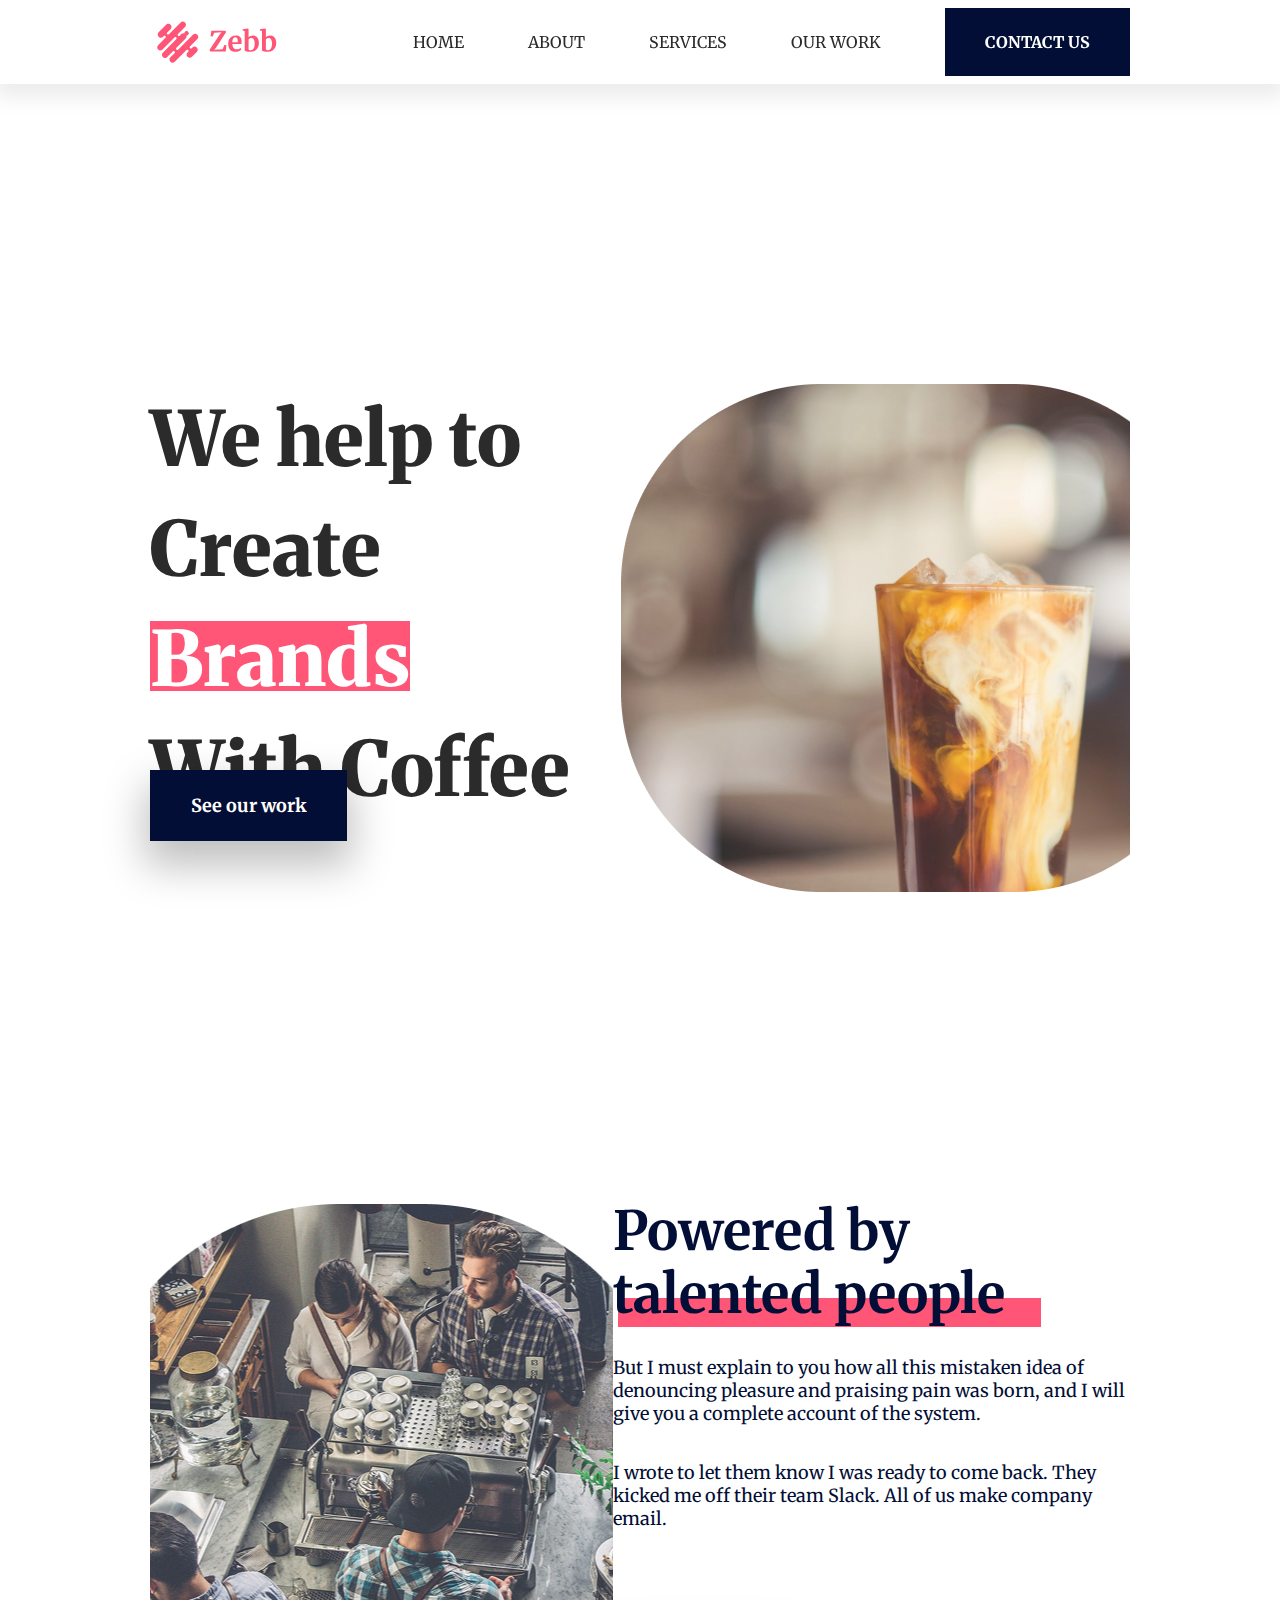
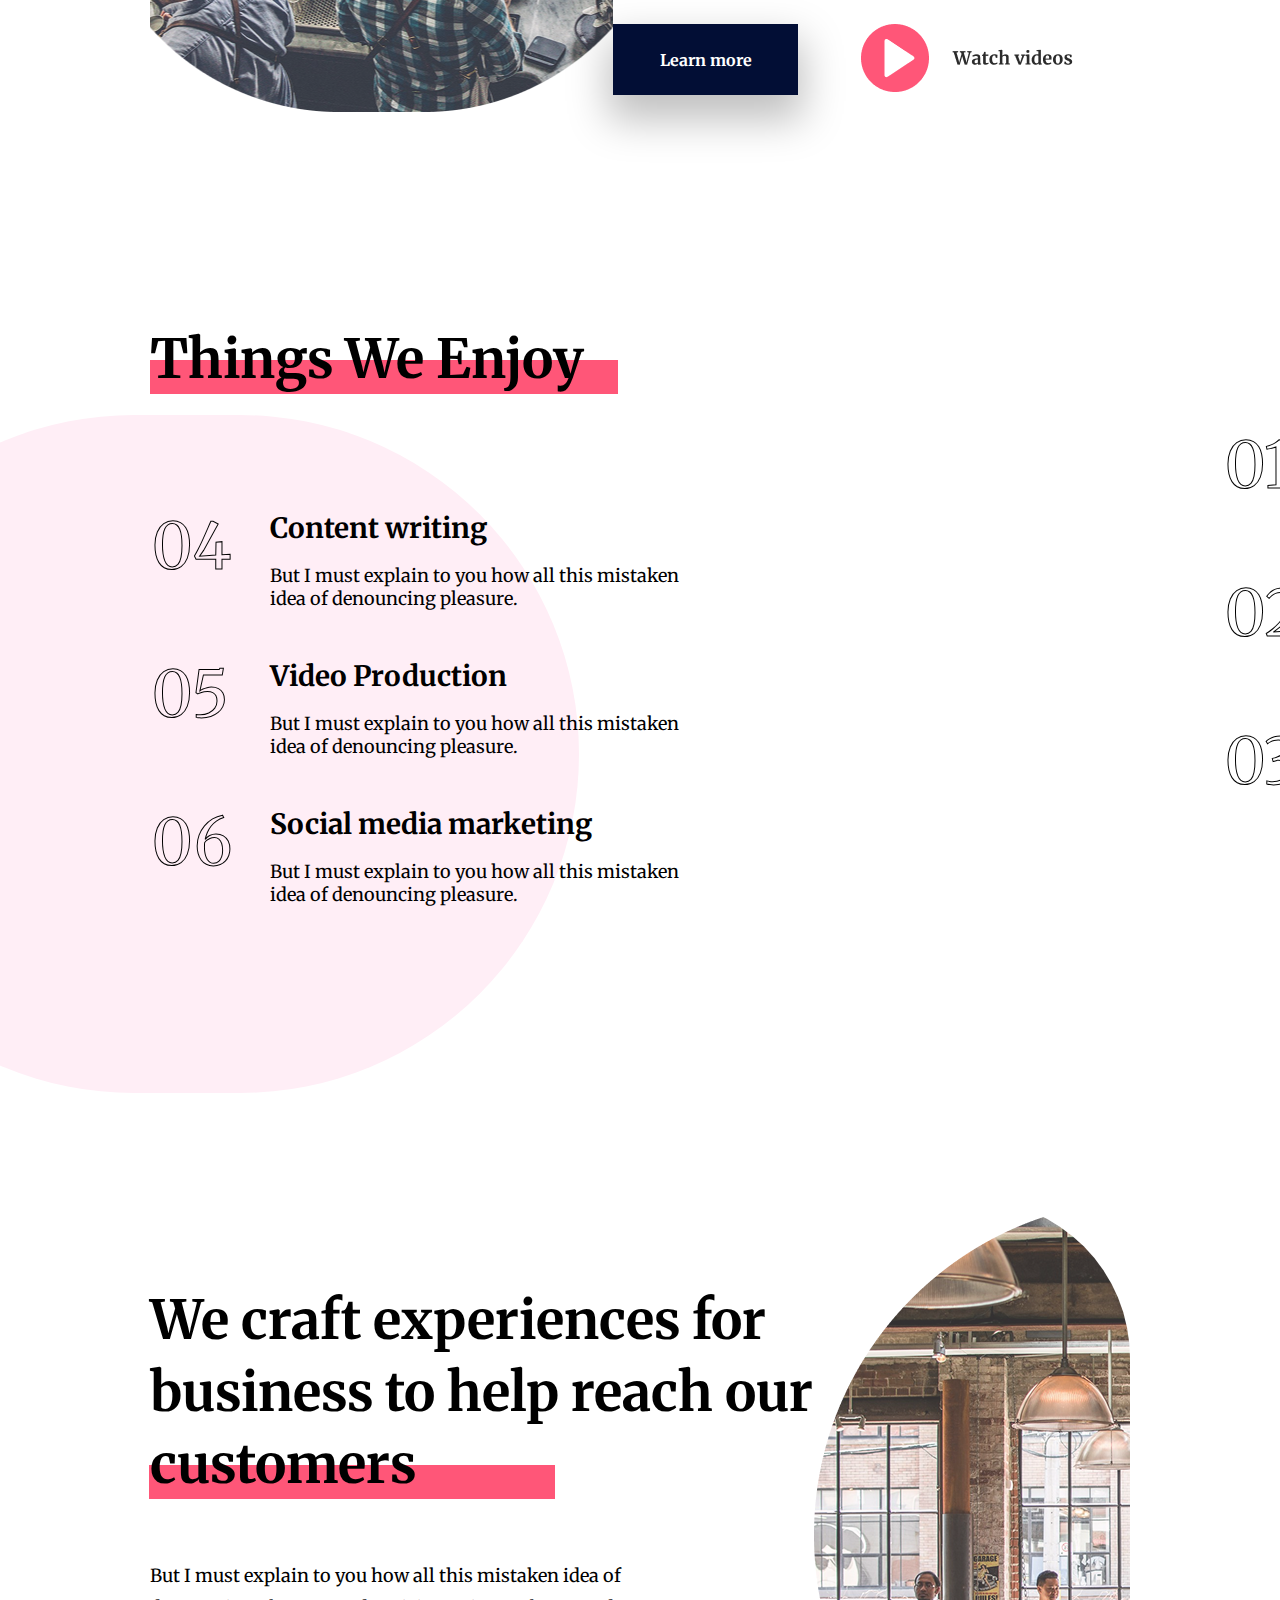
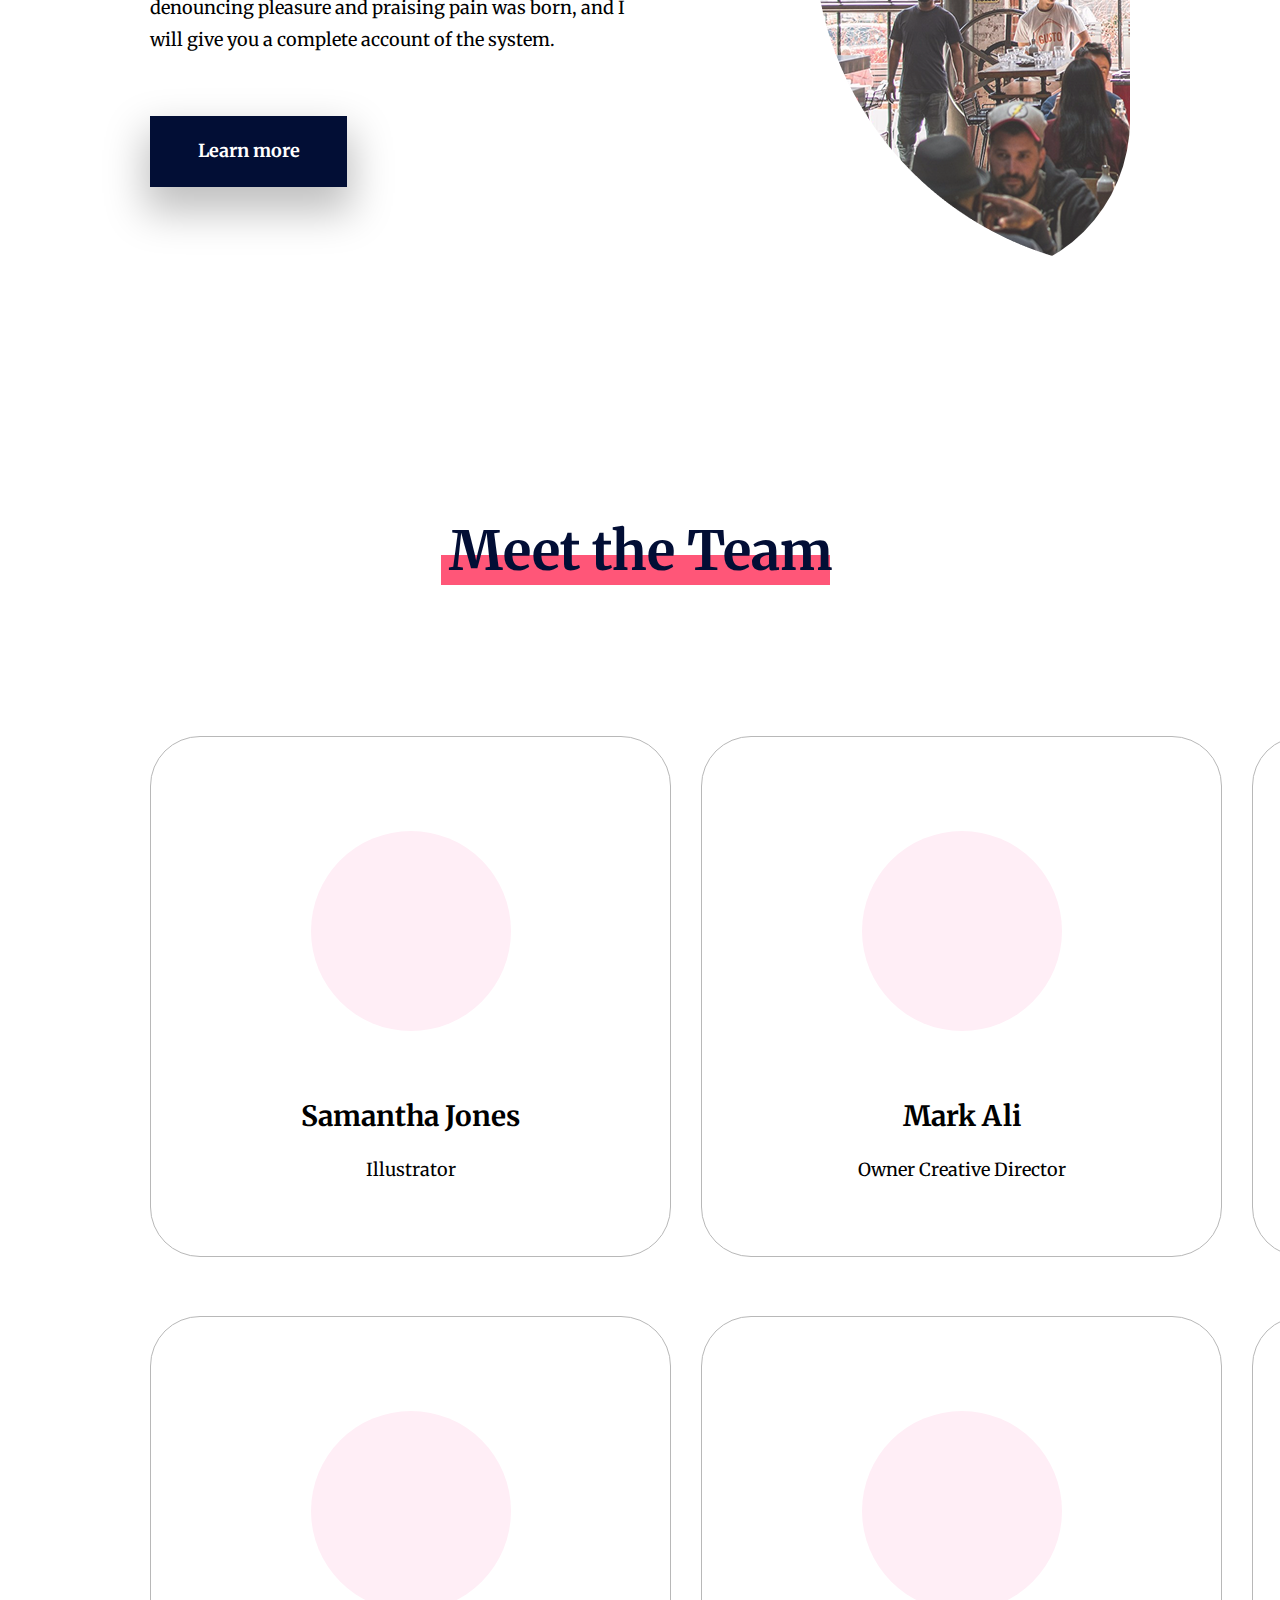
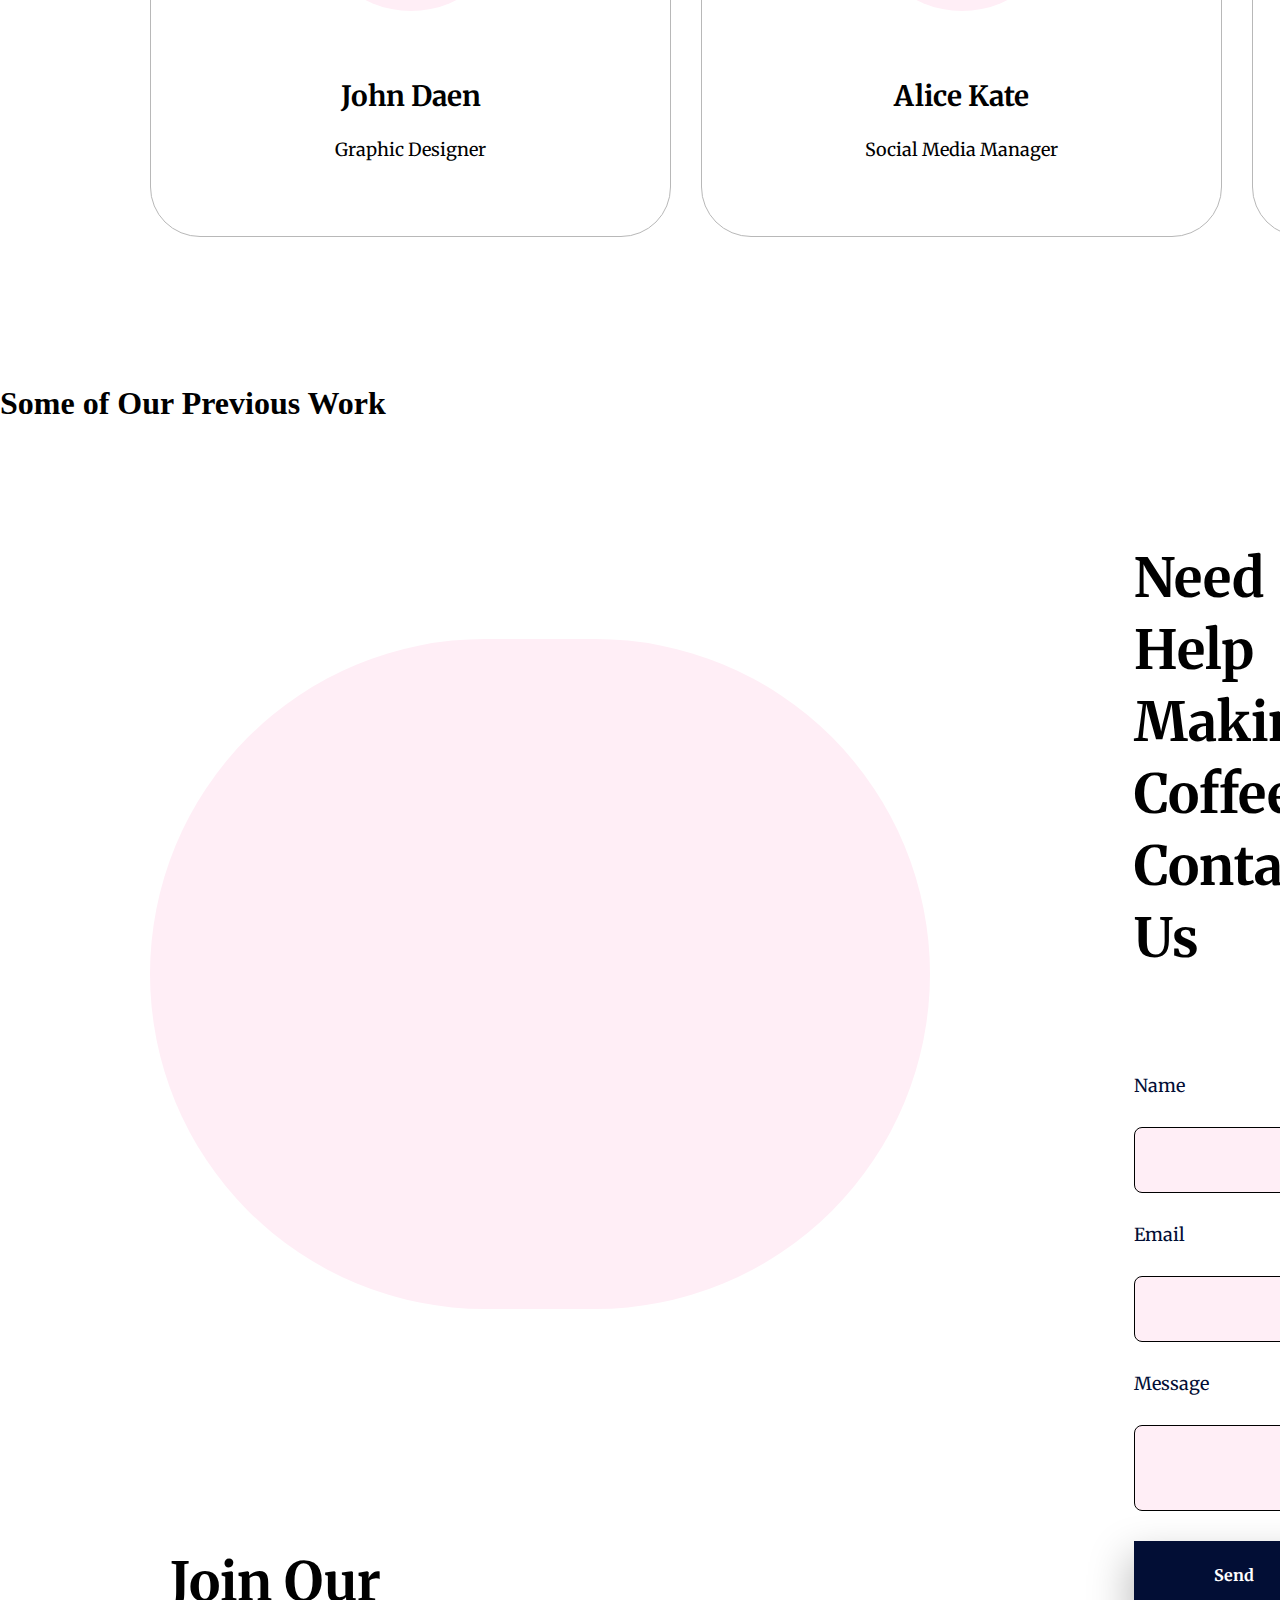
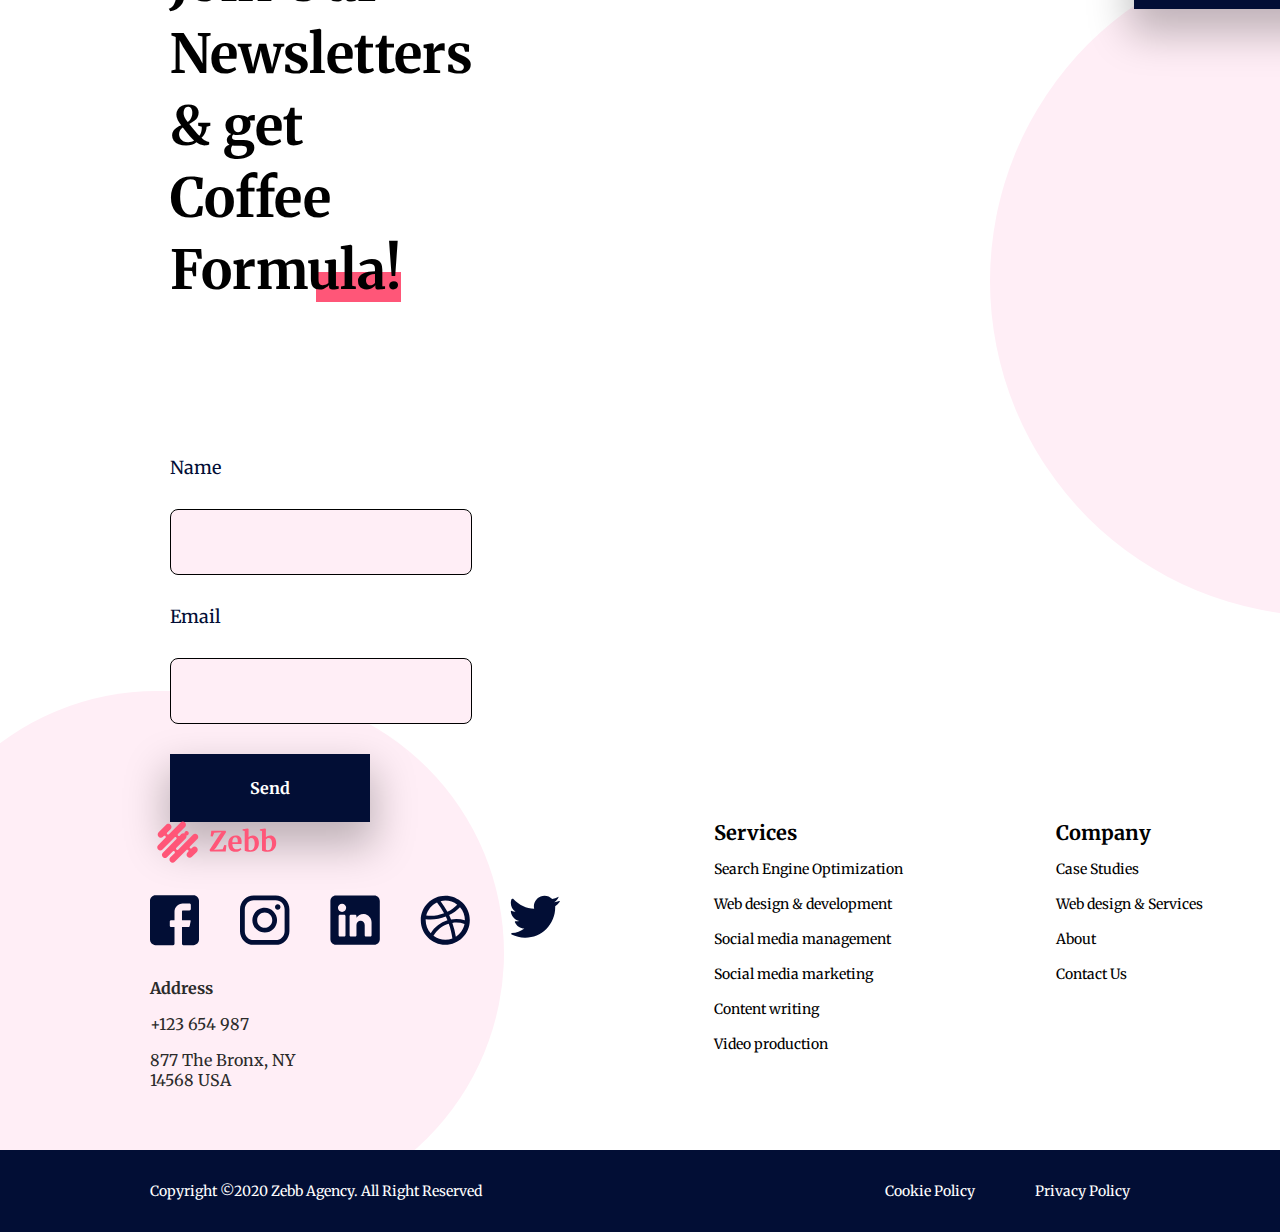
==== commit 9356ac39: "feat: Implement "Our Work" section page (WIP)" ====
--- a/index.html
+++ b/index.html
@@ -164,7 +164,9 @@
         </div>
       </div>
     </section>
-
+    <section id="our-work">
+      <h1 class="title-headline">Some of Our Previous Work</h1>
+    </section>
     <section id="contact-us">
       <span class="Circle"></span>
       <div class="containerContact">
@@ -242,7 +244,7 @@
         <p class="footer-description">Case Studies</p>
         <p class="footer-description">Web design & Services</p>
         <p class="footer-description">About</p>
-        <p class="footer-description">Contact Us</p>  
+        <p class="footer-description">Contact Us</p>
       </div>
       <div class="footer-item">
         <h2 class="footer-title">About Us</h2>
@@ -270,4 +272,4 @@
   </footer>
 </body>
 
-</html>
+</html>--- a/css/style.css
+++ b/css/style.css
@@ -1022,6 +1022,7 @@
 	letter-spacing: 0%;
 	margin-top: 0;
 	margin-bottom: 27px;
+	cursor: pointer;
 }
 .footer-sociaux {
 	display: flex;
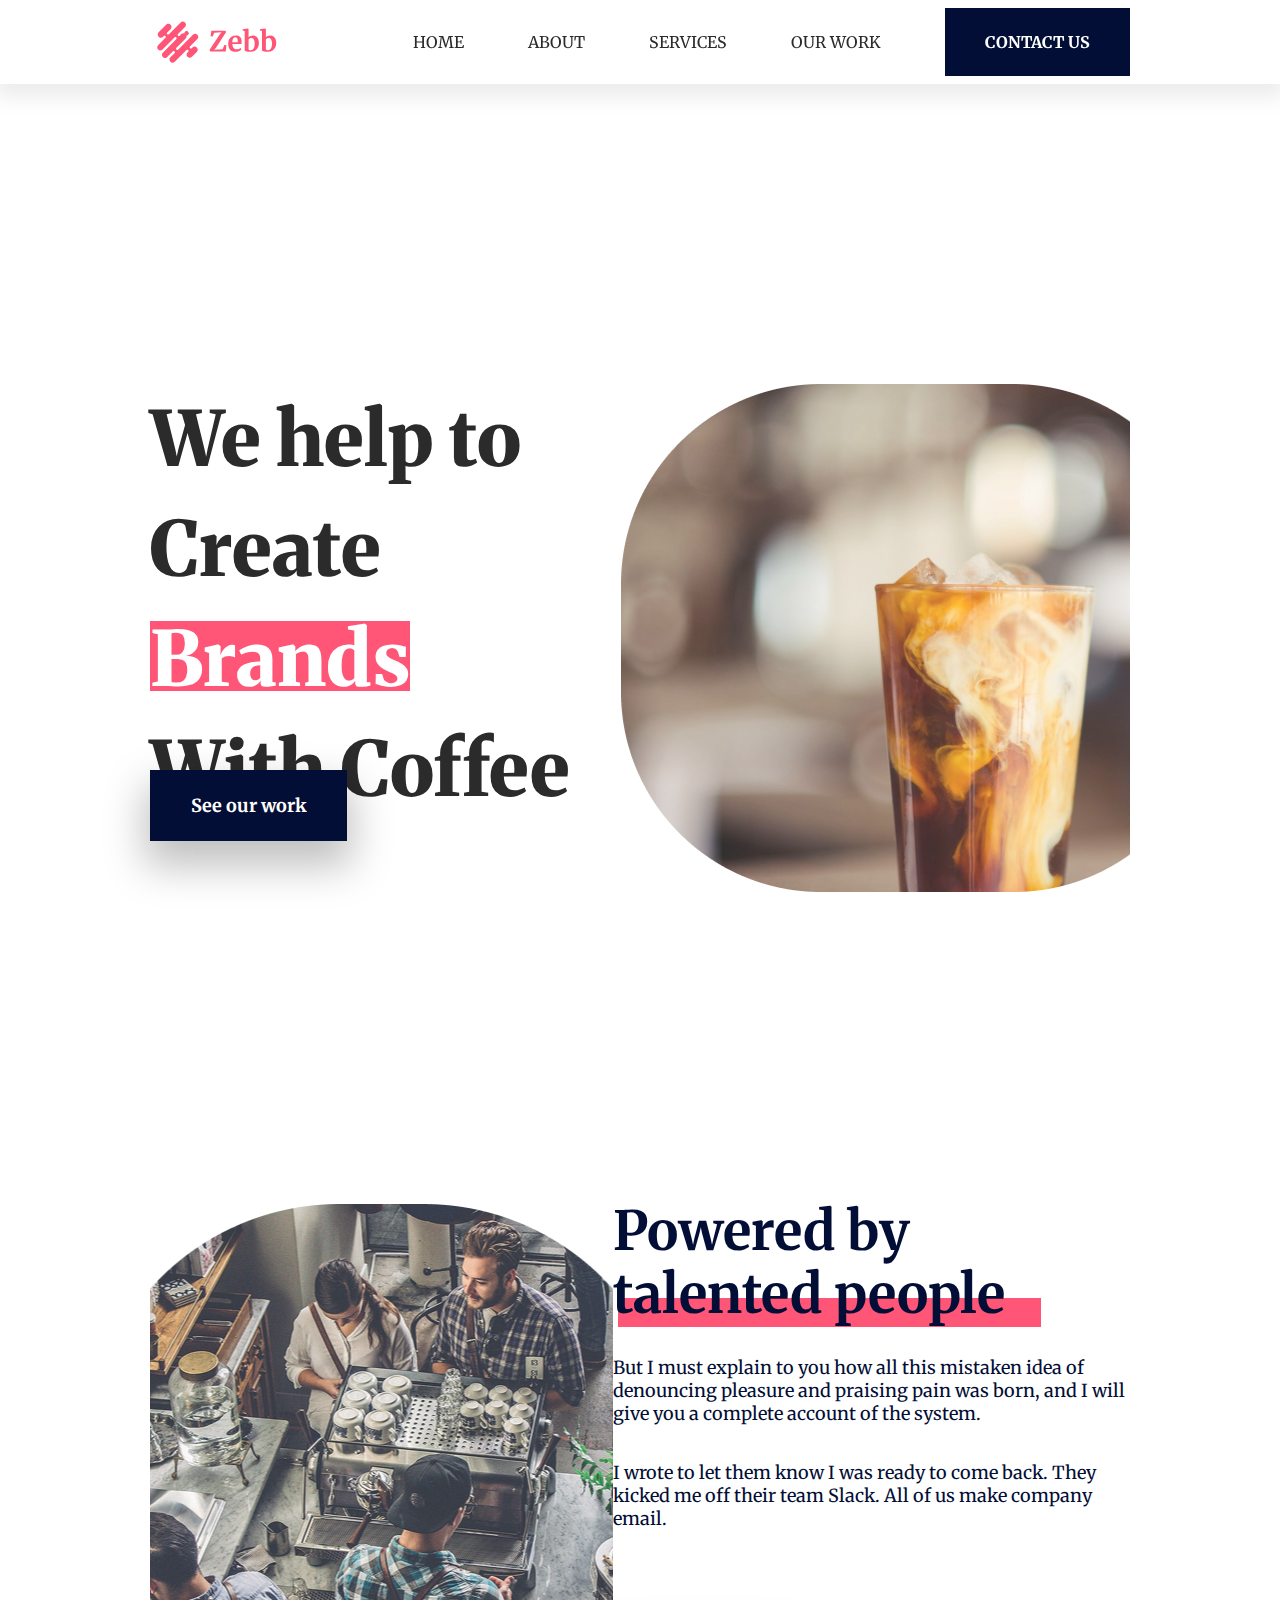
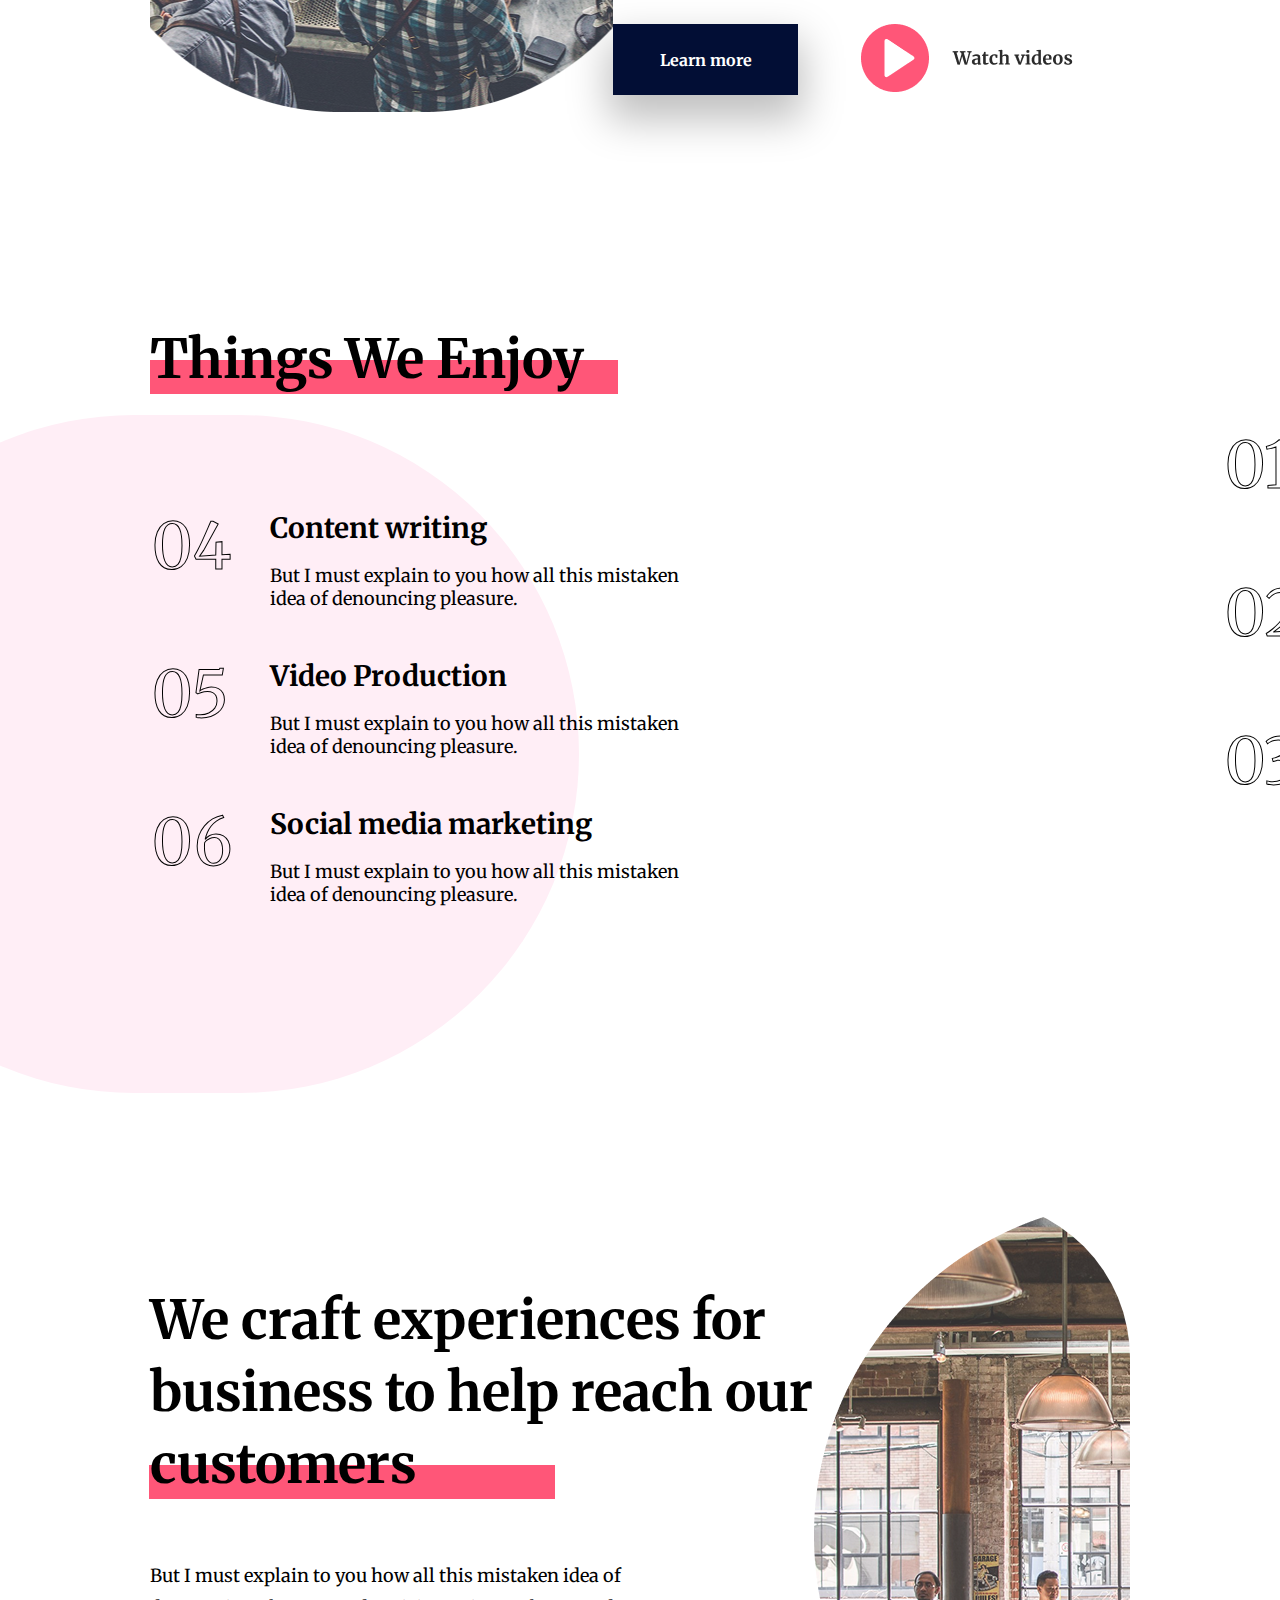
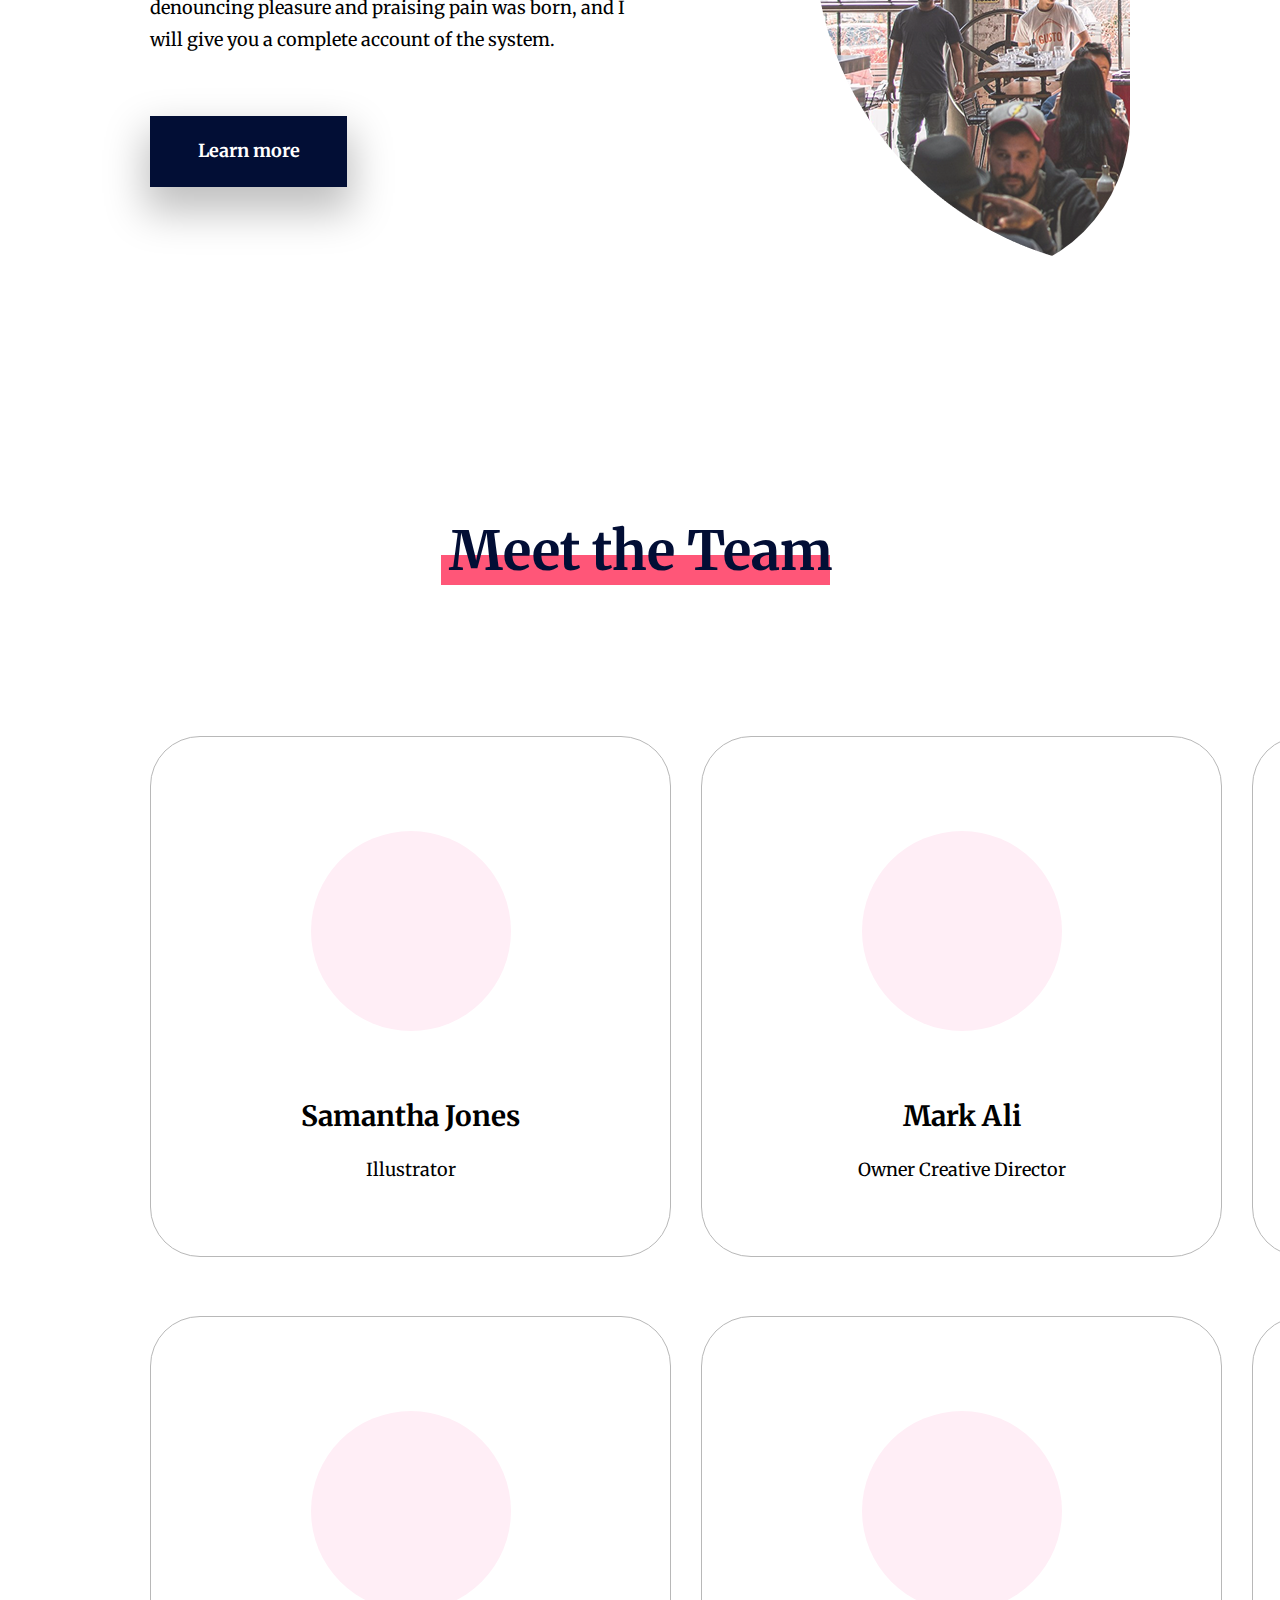
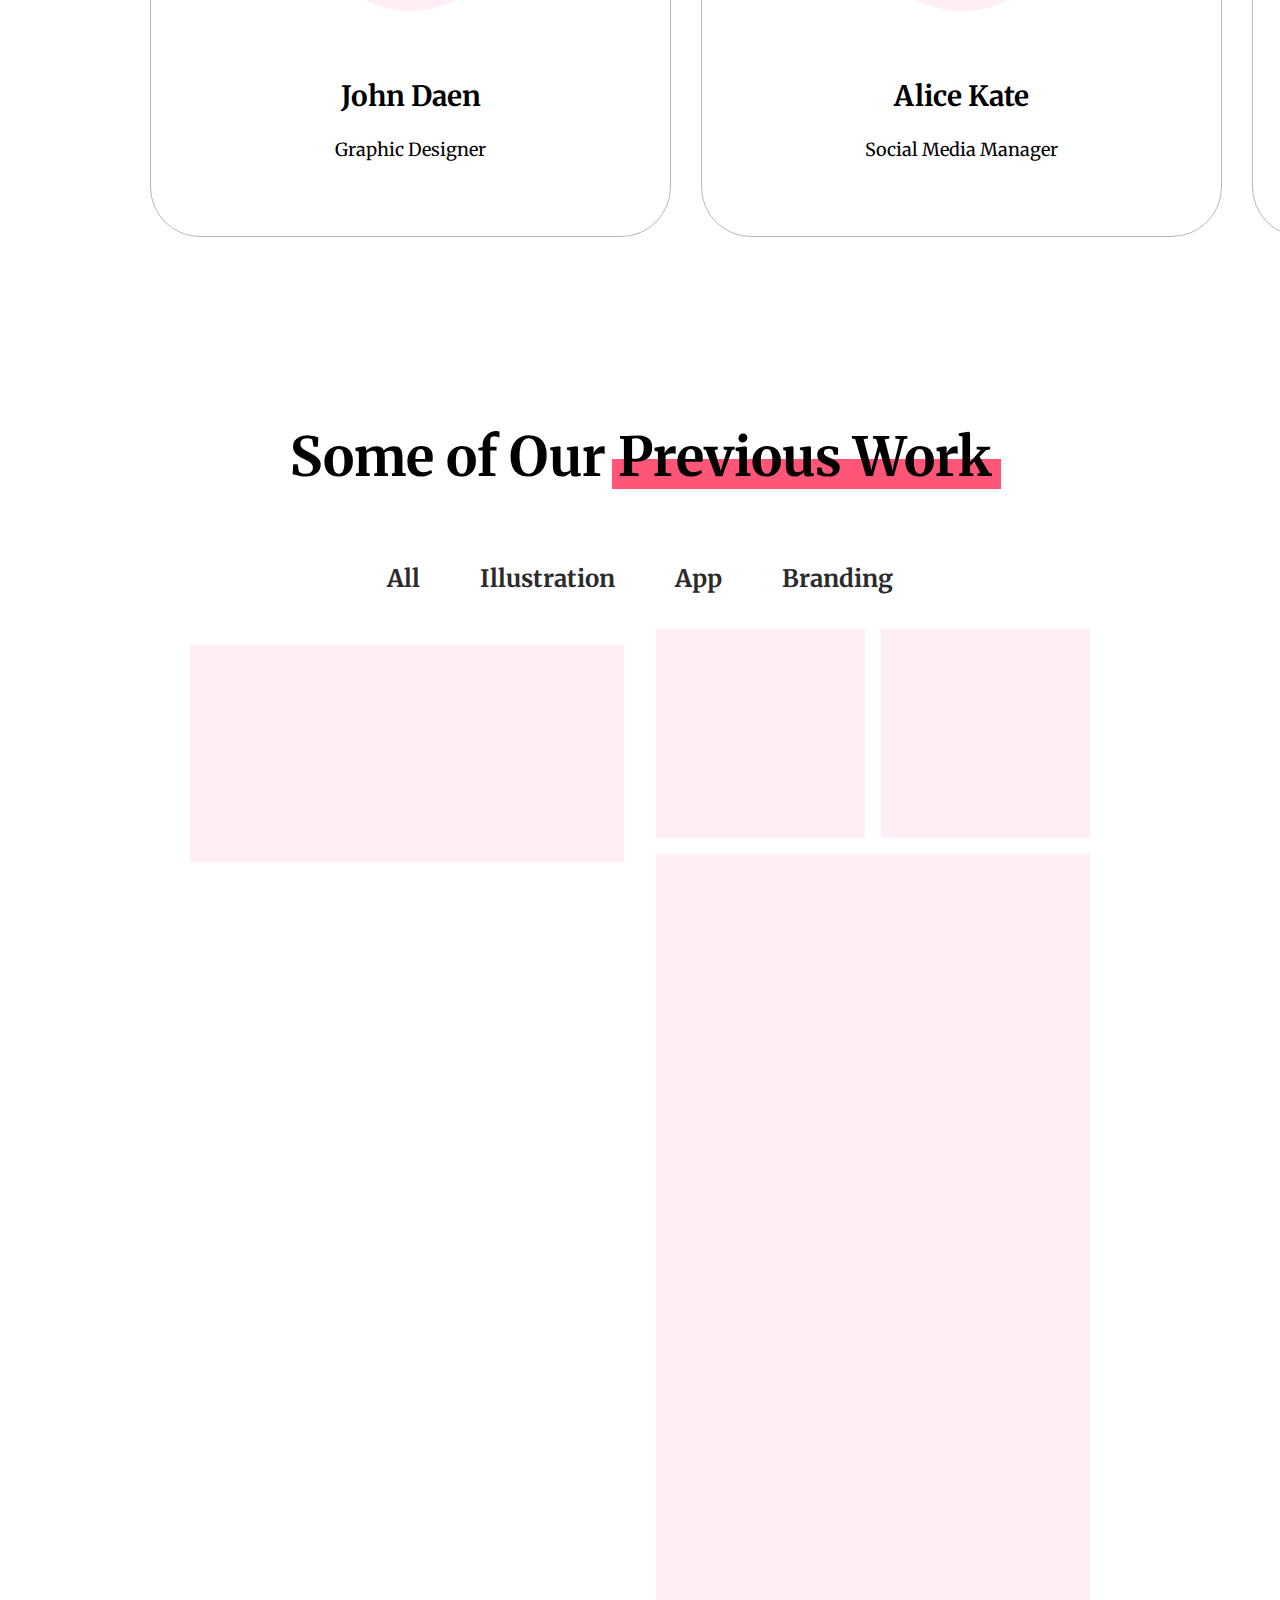
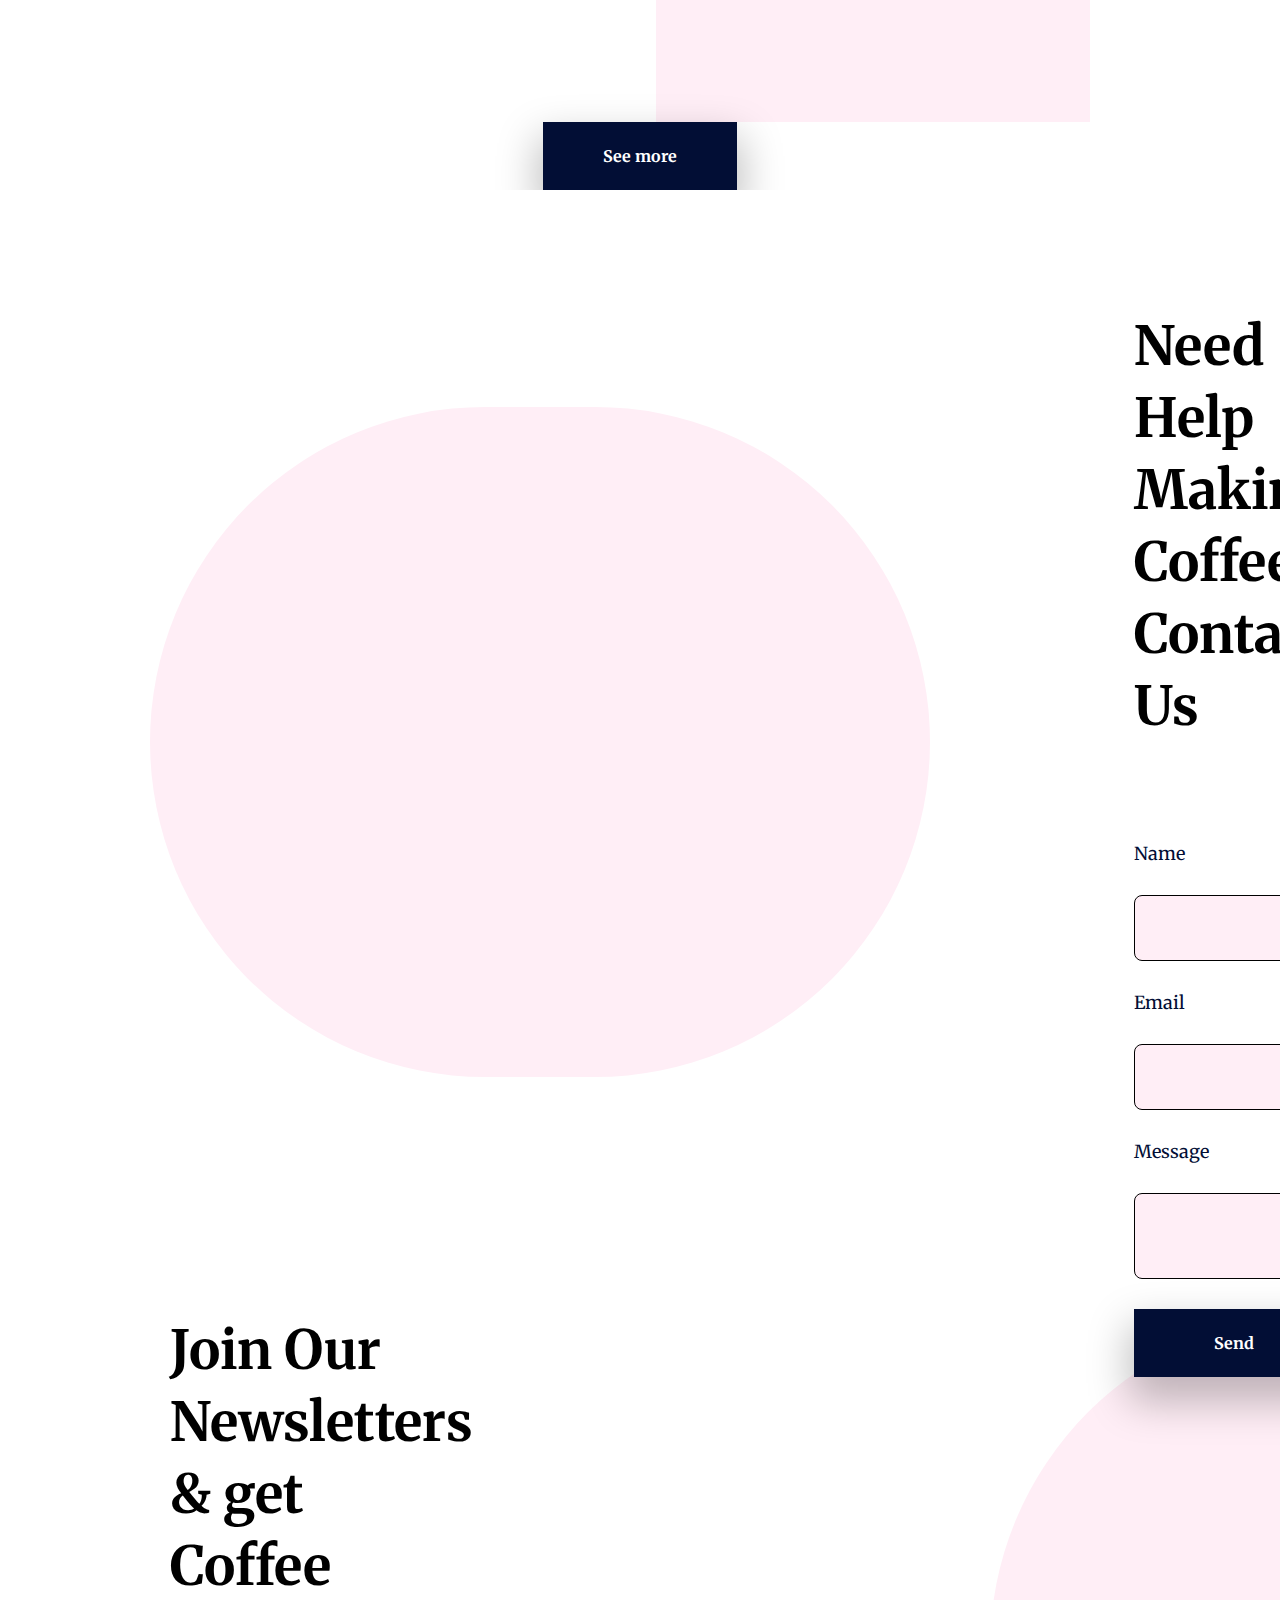
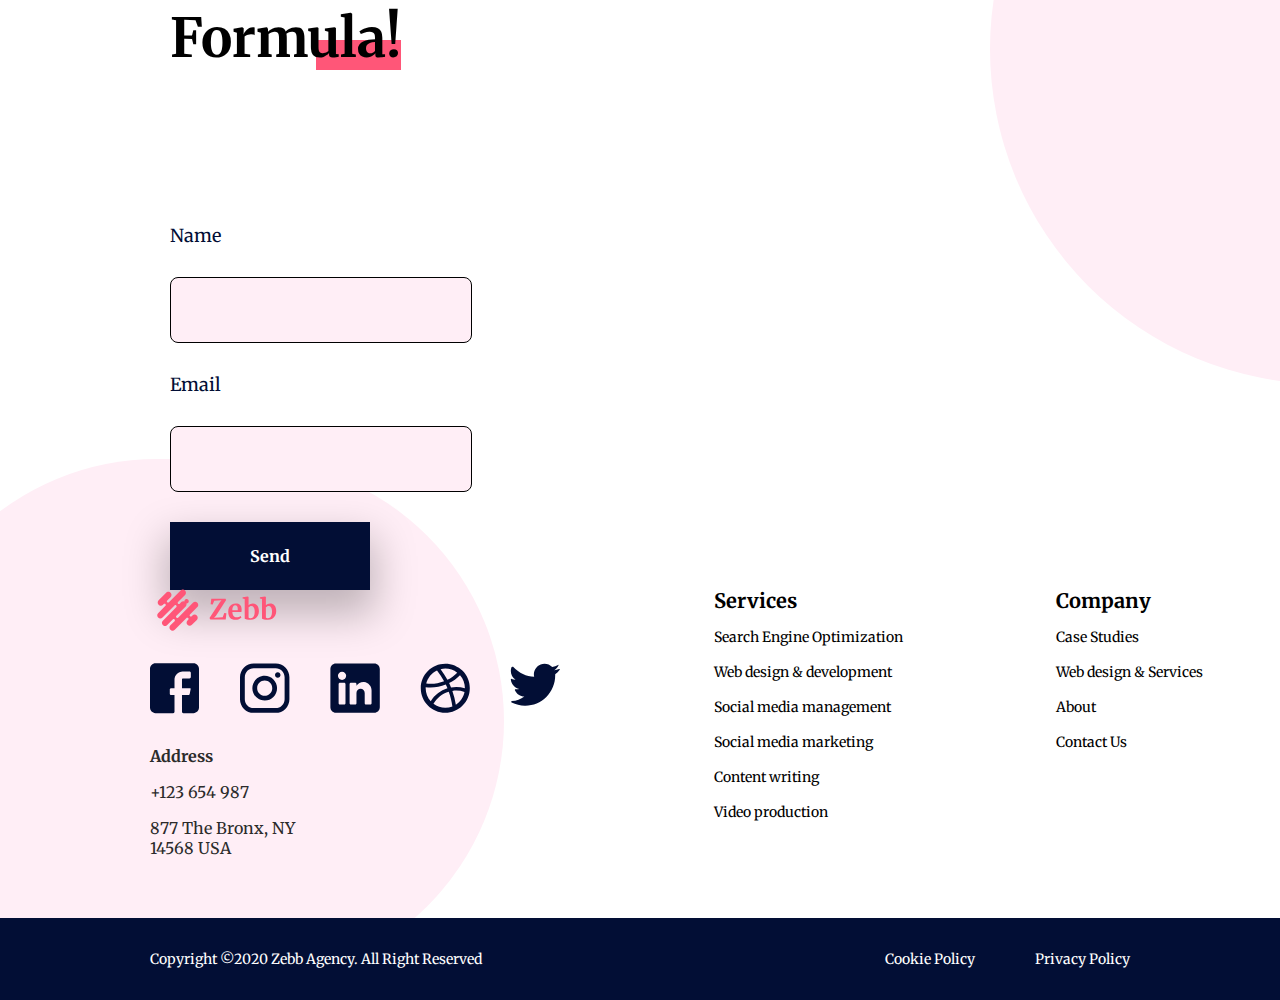
==== commit e3e7b04a: "fix: variable implementations on css (better understanding)" ====
--- a/index.html
+++ b/index.html
@@ -164,9 +164,34 @@
         </div>
       </div>
     </section>
+
     <section id="our-work">
-      <h1 class="title-headline">Some of Our Previous Work</h1>
-    </section>
+      <h1 class="title-headline">Some of Our <span class="brands-highlightPreviousWork"> Previous Work</span></h1>
+      <div class="slide-menu">
+        <h1 class="textFont">All</h1>
+        <h2 class="textFont">Illustration</h2>
+        <h3 class="textFont">App</h3>
+        <h4 class="textFont">Branding</h4>
+      </div>
+      <div class="image-block">
+        <!-- Zone gauche -->
+        <div class="zone zone-left">
+          <div class="square"></div>
+          <div class="square"></div>
+          <div class="rectangle-horizontal"></div>
+        </div>
+
+        <!-- Zone droite -->
+        <div class="zone image-block-2">
+          <div class="small-square"></div>
+          <div class="small-square"></div>
+          <div class="rectangle-vertical"></div>
+        </div>
+      </div>
+
+      <button class="SeeMoreBtn">See more</button>
+    </section>
+
     <section id="contact-us">
       <span class="Circle"></span>
       <div class="containerContact">
@@ -212,11 +237,11 @@
       <div class="footer-sociaux">
         <a href="#home" class="logo"></a>
         <div class="social-logo">
-          <a href="https://www.facebook.com/" target="_blank" class="facebook"></a>
-          <a href="https://www.instagram.com/" target="_blank" class="instagram"></a>
-          <a href="https://www.linkedin.com/" target="_blank" class="linkedin"></a>
-          <a href="https://dribbble.com/" target="_blank" class="dribbble"></a>
-          <a href="https://twitter.com/" target="_blank" class="twitter"></a>
+          <a href="https://www.facebook.com/" target="_blank" class="icons facebook"></a>
+          <a href="https://www.instagram.com/" target="_blank" class="icons instagram"></a>
+          <a href="https://www.linkedin.com/" target="_blank" class="icons linkedin"></a>
+          <a href="https://dribbble.com/" target="_blank" class="icons dribbble"></a>
+          <a href="https://twitter.com/" target="_blank" class="icons twitter"></a>
         </div>
         <div>
           <p class="address-title">Address</p>
--- a/css/style.css
+++ b/css/style.css
@@ -7,13 +7,17 @@
 	display: flex;
 	flex-direction: column;
 }
-
+:root {
+	--primary-rose-100: #ff5678;
+	--primary-rose-50: #ffeef6;
+	--white: #ffffff;
+}
 main {
 	flex-grow: 1;
 }
 
 body {
-	background-color: #ffffff;
+	background-color: var(--white);
 	margin: 0;
 	padding: 0;
 	justify-content: center;
@@ -31,7 +35,7 @@
 	box-sizing: border-box;
 	padding-left: 150px;
 	padding-right: 150px;
-	background: #ffffff;
+	background: var(--white);
 	box-shadow: 0px 8px 20px 5px rgba(0, 0, 0, 0.08);
 	font-family: "Merriweather", serif;
 	font-size: 16px;
@@ -71,7 +75,7 @@
 	height: 4px;
 	bottom: -8px;
 	width: 100%;
-	background-color: #ff5678;
+	background-color: var(--primary-rose-100);
 	transform: scaleX(0);
 	transform-origin: left;
 	transition: transform 0.25s ease;
@@ -79,7 +83,7 @@
 
 .nav a:hover::after {
 	transform: scaleX(1);
-	background-color: #ff5678;
+	background-color: var(--primary-rose-100);
 	height: 4px;
 	bottom: -8px;
 }
@@ -87,7 +91,7 @@
 .contact-usBtn {
 	border: none;
 	background-color: #020e35;
-	color: #ffffff;
+	color: var(--white);
 	outline: none;
 	box-shadow: none;
 	margin-left: 60px;
@@ -142,7 +146,7 @@
 .Btn-our-work {
 	border: none;
 	background-color: #020e35;
-	color: #ffffff;
+	color: var(--white);
 	outline: none;
 	box-shadow: none;
 	padding: 24px 40px 24px 40px;
@@ -176,7 +180,7 @@
 .brands-highlight {
 	position: relative;
 	display: inline;
-	color: #ffffff;
+	color: var(--white);
 }
 
 .brands-highlight::before {
@@ -187,7 +191,7 @@
 	left: 0;
 	width: 100%;
 	height: 70px;
-	background-color: #ff5678;
+	background-color: var(--primary-rose-100);
 	z-index: -1;
 }
 
@@ -260,7 +264,7 @@
 	position: absolute;
 	width: 423px;
 	height: 29px;
-	background-color: #ff5678;
+	background-color: var(--primary-rose-100);
 	z-index: -1;
 	left: 5px;
 	margin-top: 15px;
@@ -281,7 +285,7 @@
 	height: 71px;
 	border: none;
 	background-color: #020e35;
-	color: #ffffff;
+	color: var(--white);
 	outline: none;
 	box-shadow: none;
 	padding: 24px 40px 24px 40px;
@@ -347,7 +351,7 @@
 	position: absolute;
 	width: 468px;
 	height: 34px;
-	background-color: #ff5678;
+	background-color: var(--primary-rose-100);
 	z-index: -1;
 	margin-top: 32px;
 }
@@ -436,7 +440,7 @@
 	left: -205px;
 	top: 2015px;
 
-	background: #ffeef6;
+	background: var(--primary-rose-50);
 	border-radius: 1000px;
 
 	z-index: -5;
@@ -486,7 +490,7 @@
 	width: 406px;
 	height: 34px;
 	content: "";
-	background-color: #ff5678;
+	background-color: var(--primary-rose-100);
 	position: absolute;
 	z-index: -1;
 	left: 149px;
@@ -508,7 +512,7 @@
 .LearnMore {
 	border: none;
 	background-color: #020e35;
-	color: #ffffff;
+	color: var(--white);
 	outline: none;
 	box-shadow: none;
 	padding: 24px 40px 24px 40px;
@@ -568,7 +572,7 @@
 .TitleTeam::before {
 	height: 30px;
 	content: "";
-	background-color: #ff5678;
+	background-color: var(--primary-rose-100);
 	position: absolute;
 	left: -8px;
 	right: 2px;
@@ -630,7 +634,7 @@
 	flex-direction: column;
 	gap: 60px;
 
-	background: #ffffff;
+	background: var(--white);
 	border: 1px solid #b8b8b8;
 	border-radius: 50px;
 	width: 519px;
@@ -651,7 +655,7 @@
 	display: flex;
 	justify-content: center;
 	align-items: center;
-	background: #ffeef6;
+	background: var(--primary-rose-50);
 	border-radius: 50%;
 	height: 200px;
 	width: 200px;
@@ -701,6 +705,156 @@
 	text-align: center;
 	width: auto;
 }
+
+#our-work {
+	display: flex;
+	flex-direction: column;
+	justify-content: center;
+	align-items: center;
+	box-sizing: border-box;
+	padding: 0 150px;
+	width: 100%;
+	height: 100%;
+	max-width: 100%;
+	max-height: 100%;
+	overflow: hidden;
+}
+
+.title-headline {
+	font-family: "Merriweather", serif;
+	font-weight: 700;
+	font-size: 54px;
+	line-height: 72px;
+	letter-spacing: 0%;
+}
+
+.brands-highlightPreviousWork {
+	position: relative;
+	display: inline;
+}
+
+.brands-highlightPreviousWork::before {
+	height: 30px;
+	content: "";
+	background-color: var(--primary-rose-100);
+	position: absolute;
+	left: -6px;
+	right: -10px;
+	bottom: 2px;
+
+	z-index: -1;
+}
+
+.slide-menu {
+	display: flex;
+	flex-direction: row;
+	justify-content: space-between;
+	align-items: center;
+
+	padding: 0 692px;
+	gap: 60px;
+}
+
+.textFont {
+	font-family: "Merriweather", serif;
+	font-weight: 700;
+	font-size: 24px;
+	line-height: 36px;
+	letter-spacing: 0%;
+	text-decoration: none;
+	color: #2b2b2b;
+
+	cursor: pointer;
+}
+.image-block {
+	display: grid;
+	grid-template-columns: repeat(2, 1fr);
+	gap: 32px;
+	width: 100%;
+	max-width: 900px;
+	box-sizing: border-box;
+	align-items: start;
+}
+
+.zone {
+	display: grid;
+	gap: 16px;
+}
+
+/* Zone gauche */
+.zone-left {
+	grid-template-columns: repeat(2, 1fr);
+	grid-template-rows: auto auto;
+	grid-template-areas:
+		"square1 square2"
+		"rect rect";
+}
+
+.zone-left .square:nth-child(1) {
+	grid-area: square1;
+}
+
+.zone-left .square:nth-child(2) {
+	grid-area: square2;
+}
+
+.zone-left .rectangle-horizontal {
+	grid-area: rect;
+	background-color: var(--primary-rose-50);
+	width: 100%;
+	aspect-ratio: 2 / 1;
+}
+
+/* Zone droite */
+.image-block-2 {
+	grid-template-columns: repeat(2, 1fr);
+	grid-template-rows: auto 1fr;
+	grid-template-areas:
+		"small1 small2"
+		"rect-vert rect-vert";
+}
+
+.image-block-2 .small-square:nth-child(1) {
+	grid-area: small1;
+	background-color: var(--primary-rose-50);
+	aspect-ratio: 1 / 1;
+	width: 100%;
+}
+
+.image-block-2 .small-square:nth-child(2) {
+	grid-area: small2;
+	background-color: var(--primary-rose-50);
+	aspect-ratio: 1 / 1;
+	width: 100%;
+}
+
+.rectangle-vertical {
+	grid-area: rect-vert;
+	background-color: var(--primary-rose-50);
+	width: 100%;
+	aspect-ratio: 1 / 2;
+}
+
+.SeeMoreBtn {
+	border: none;
+	background-color: #020e35;
+	color: var(--white);
+	outline: none;
+	box-shadow: none;
+	cursor: pointer;
+	font-size: 16px;
+	font-family: "Merriweather", serif;
+	font-weight: 700;
+	line-height: 20px;
+	box-shadow: 0px 20px 40px 5px rgba(0, 0, 0, 0.25);
+
+	padding-top: 24px;
+	padding-right: 60px;
+	padding-bottom: 24px;
+	padding-left: 60px;
+	gap: 4px;
+}
+
 #contact-us {
 	display: flex;
 	flex-direction: row;
@@ -740,7 +894,7 @@
 .needhelpv2::before {
 	height: 30px;
 	content: "";
-	background-color: #ff5678;
+	background-color: var(--primary-rose-100);
 	position: absolute;
 	left: 12px;
 	right: -16px;
@@ -773,7 +927,7 @@
 	border: 1px solid black;
 	border-radius: 8px;
 	box-sizing: border-box;
-	background-color: #ffeef6;
+	background-color: var(--primary-rose-50);
 	width: 100%;
 }
 
@@ -785,7 +939,7 @@
 .containerContact button {
 	border: none;
 	background-color: #020e35;
-	color: #ffffff;
+	color: var(--white);
 	outline: none;
 	box-shadow: 0px 20px 40px 5px rgba(0, 0, 0, 0.25);
 	padding: 24px 80px;
@@ -805,7 +959,7 @@
 
 	position: absolute;
 
-	background: #ffeef6;
+	background: var(--primary-rose-50);
 	border-radius: 1000px;
 	width: 780px;
 	height: 670px;
@@ -855,7 +1009,7 @@
 .coffeeFormula::before {
 	height: 30px;
 	content: "";
-	background-color: #ff5678;
+	background-color: var(--primary-rose-100);
 	position: absolute;
 	left: 13px;
 	right: 0px;
@@ -871,7 +1025,7 @@
 	border: 1px solid black;
 	border-radius: 8px;
 	box-sizing: border-box;
-	background-color: #ffeef6;
+	background-color: var(--primary-rose-50);
 	width: 100%;
 }
 .contactform2 {
@@ -891,7 +1045,7 @@
 .ContainerNewsletters button {
 	border: none;
 	background-color: #020e35;
-	color: #ffffff;
+	color: var(--white);
 	outline: none;
 	box-shadow: 0px 20px 40px 5px rgba(0, 0, 0, 0.25);
 	padding: 24px 80px;
@@ -910,7 +1064,7 @@
 
 	position: absolute;
 
-	background: #ffeef6;
+	background: var(--primary-rose-50);
 	border-radius: 1000px;
 	width: 780px;
 	height: 670px;
@@ -932,7 +1086,7 @@
 	width: 100%;
 	max-width: 100%;
 	background-color: #020e35;
-	color: #ffffff;
+	color: var(--white);
 	height: 82px;
 	display: flex;
 	align-items: center;
@@ -955,7 +1109,7 @@
 	flex-direction: column;
 	align-items: flex-end;
 	position: absolute;
-	background: #ffeef6;
+	background: var(--primary-rose-50);
 	border-radius: 1000px;
 	width: 609px;
 	height: 524px;
@@ -969,7 +1123,7 @@
 	flex-direction: column;
 	align-items: flex-start;
 	position: absolute;
-	background: #ffeef6;
+	background: var(--primary-rose-50);
 	border-radius: 1000px;
 	width: 609px;
 	height: 524px;
@@ -1040,41 +1194,28 @@
 	margin-top: 32px;
 }
 
-.facebook {
-	background-image: url("Images/Facebook.svg");
+.icons {
 	background-size: contain;
 	background-repeat: no-repeat;
 	width: 50px;
 	height: 51px;
 }
 
+.facebook {
+	background-image: url("Images/Facebook.svg");
+}
+
 .instagram {
 	background-image: url("Images/Instagram.svg");
-	background-size: contain;
-	background-repeat: no-repeat;
-	width: 50px;
-	height: 51px;
 }
 .linkedin {
 	background-image: url("Images/LinkedIn.svg");
-	background-size: contain;
-	background-repeat: no-repeat;
-	width: 50px;
-	height: 51px;
 }
 .dribbble {
 	background-image: url("Images/Dribbble.svg");
-	background-size: contain;
-	background-repeat: no-repeat;
-	width: 50px;
-	height: 51px;
 }
 .twitter {
 	background-image: url("Images/Twitter.svg");
-	background-size: contain;
-	background-repeat: no-repeat;
-	width: 50px;
-	height: 51px;
 }
 
 .address-title {
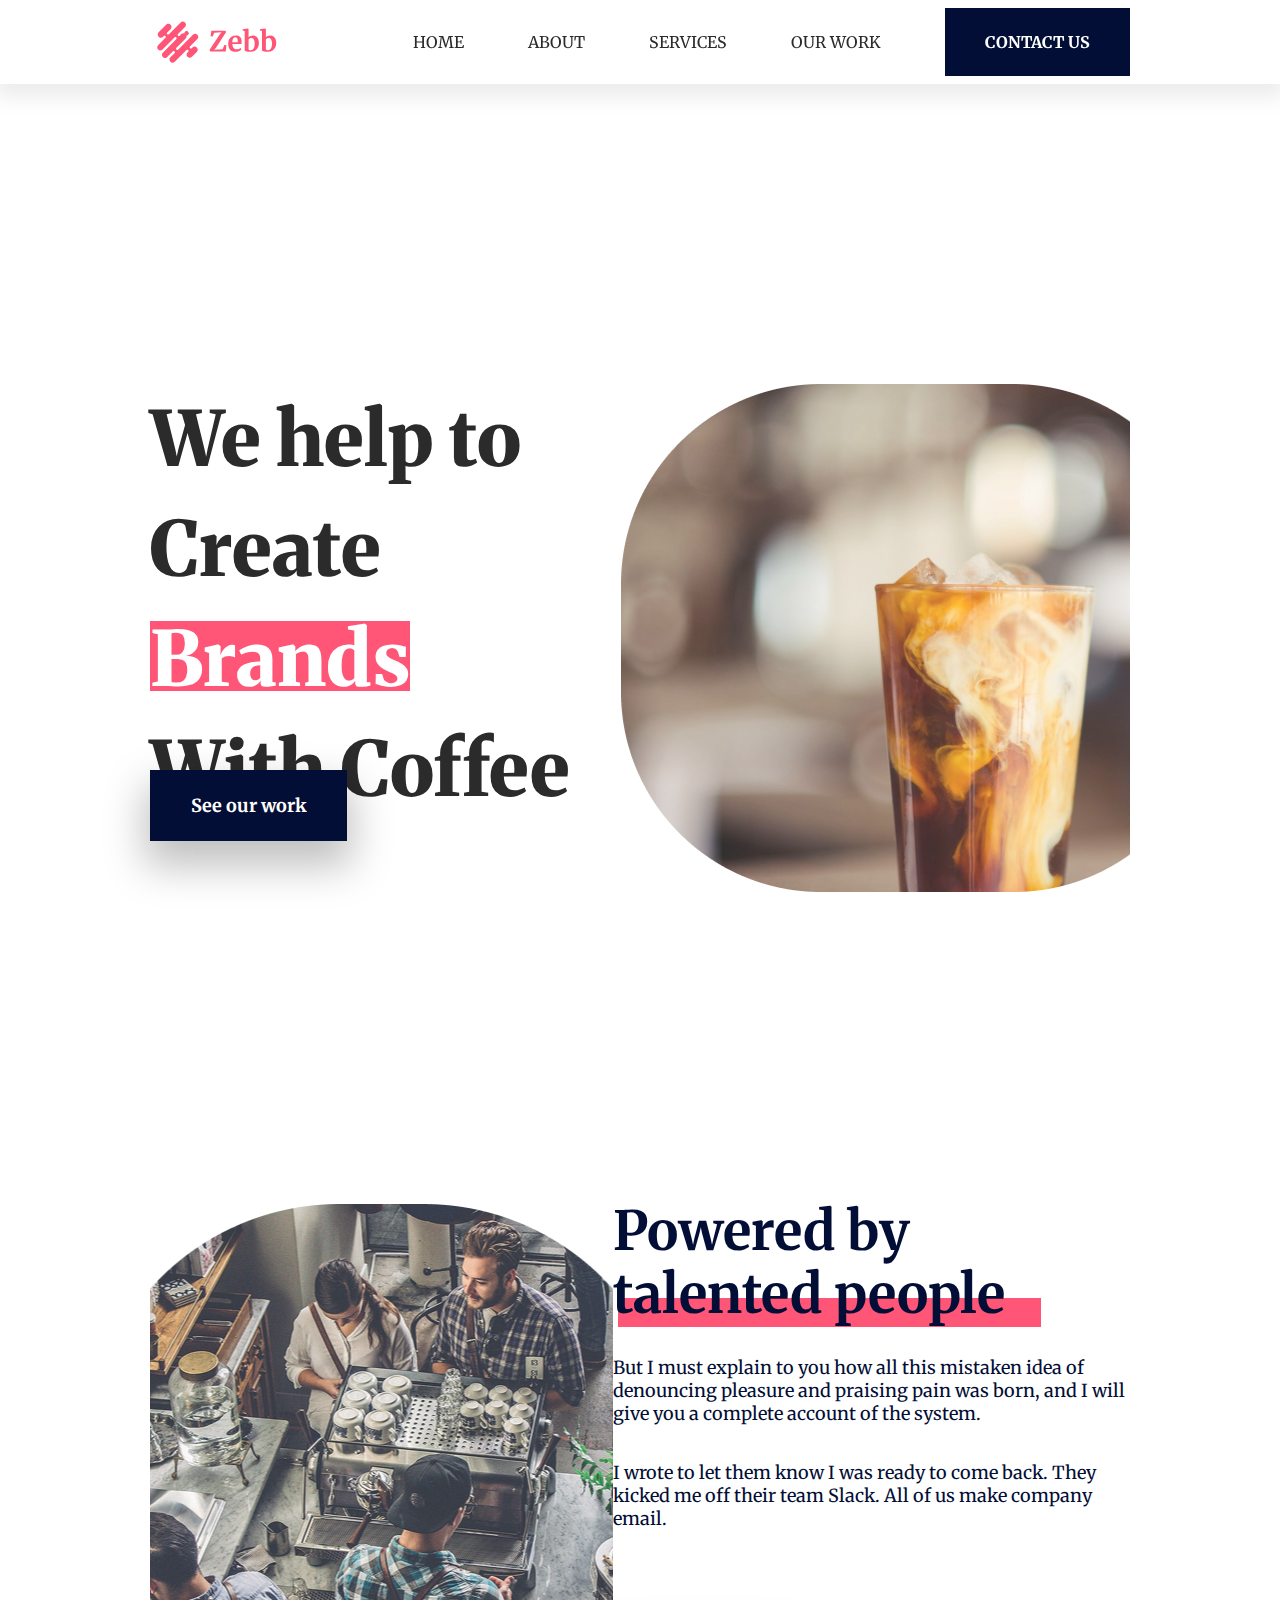
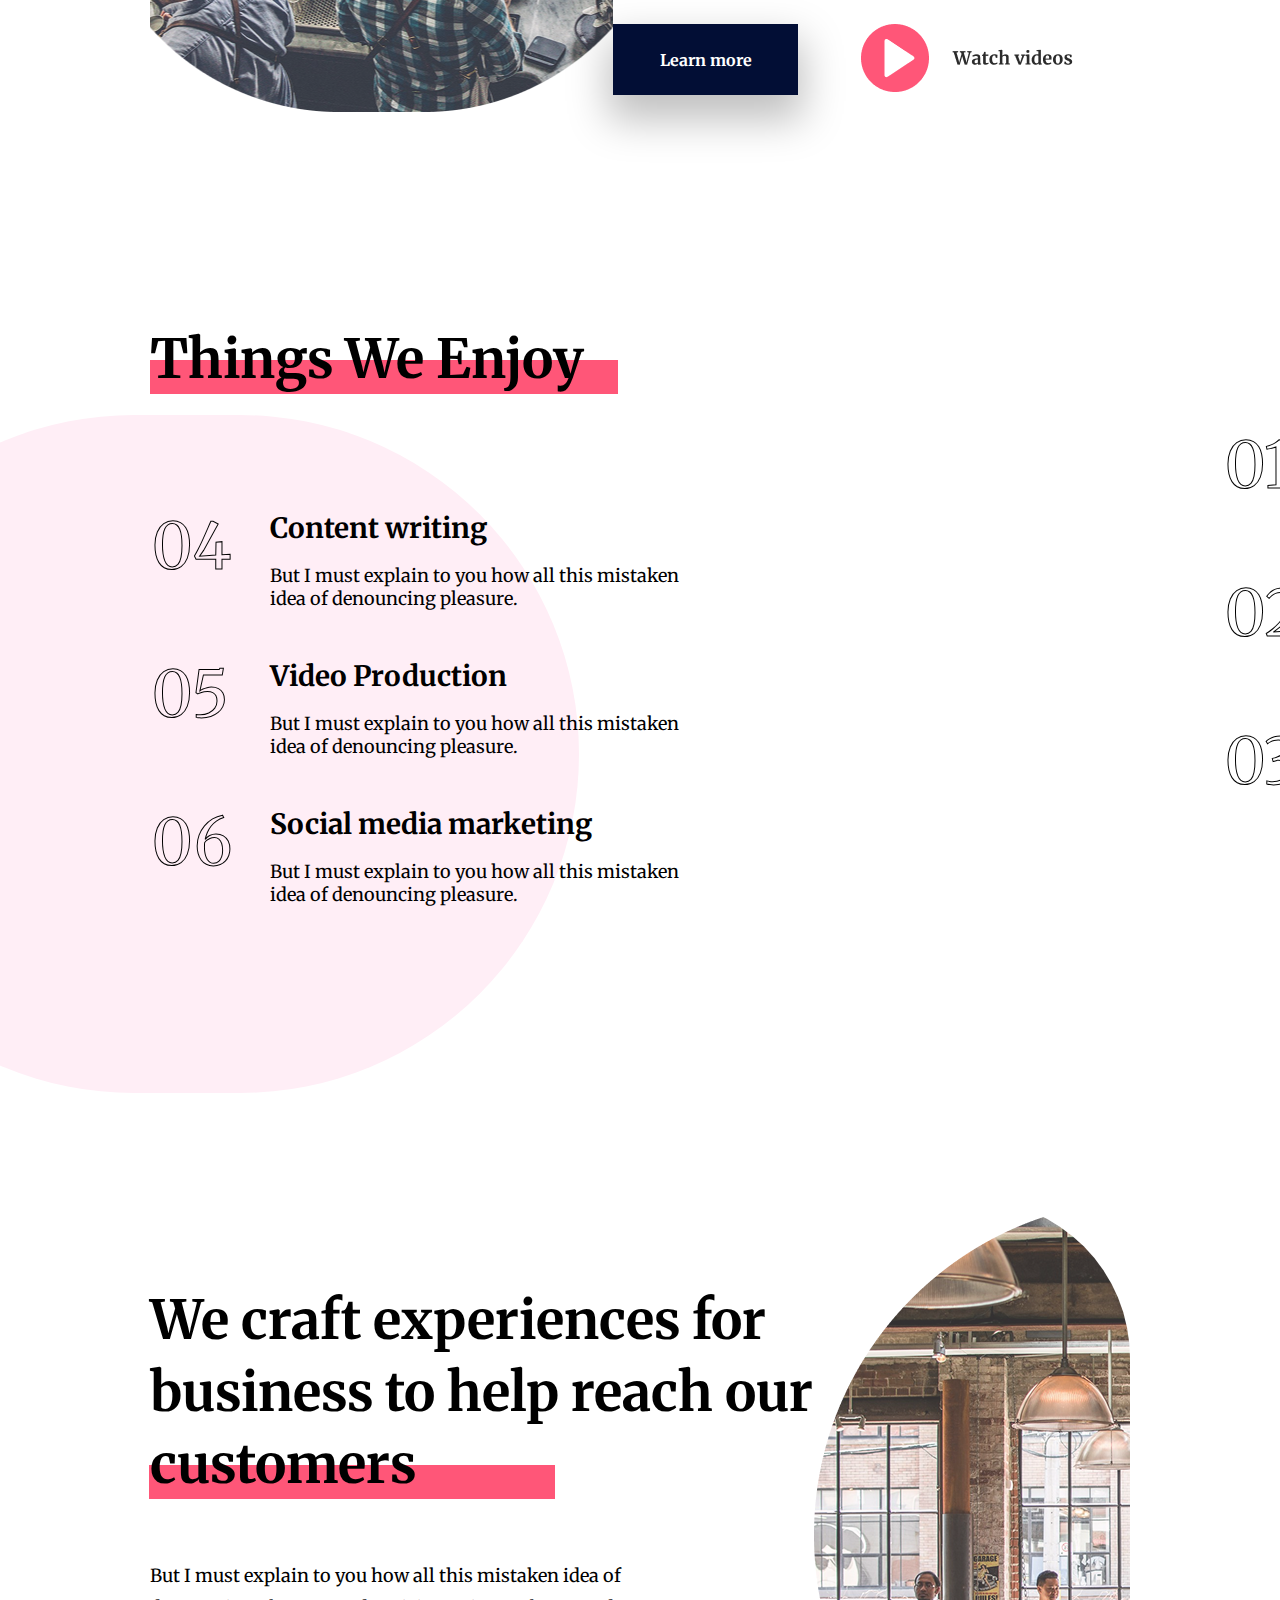
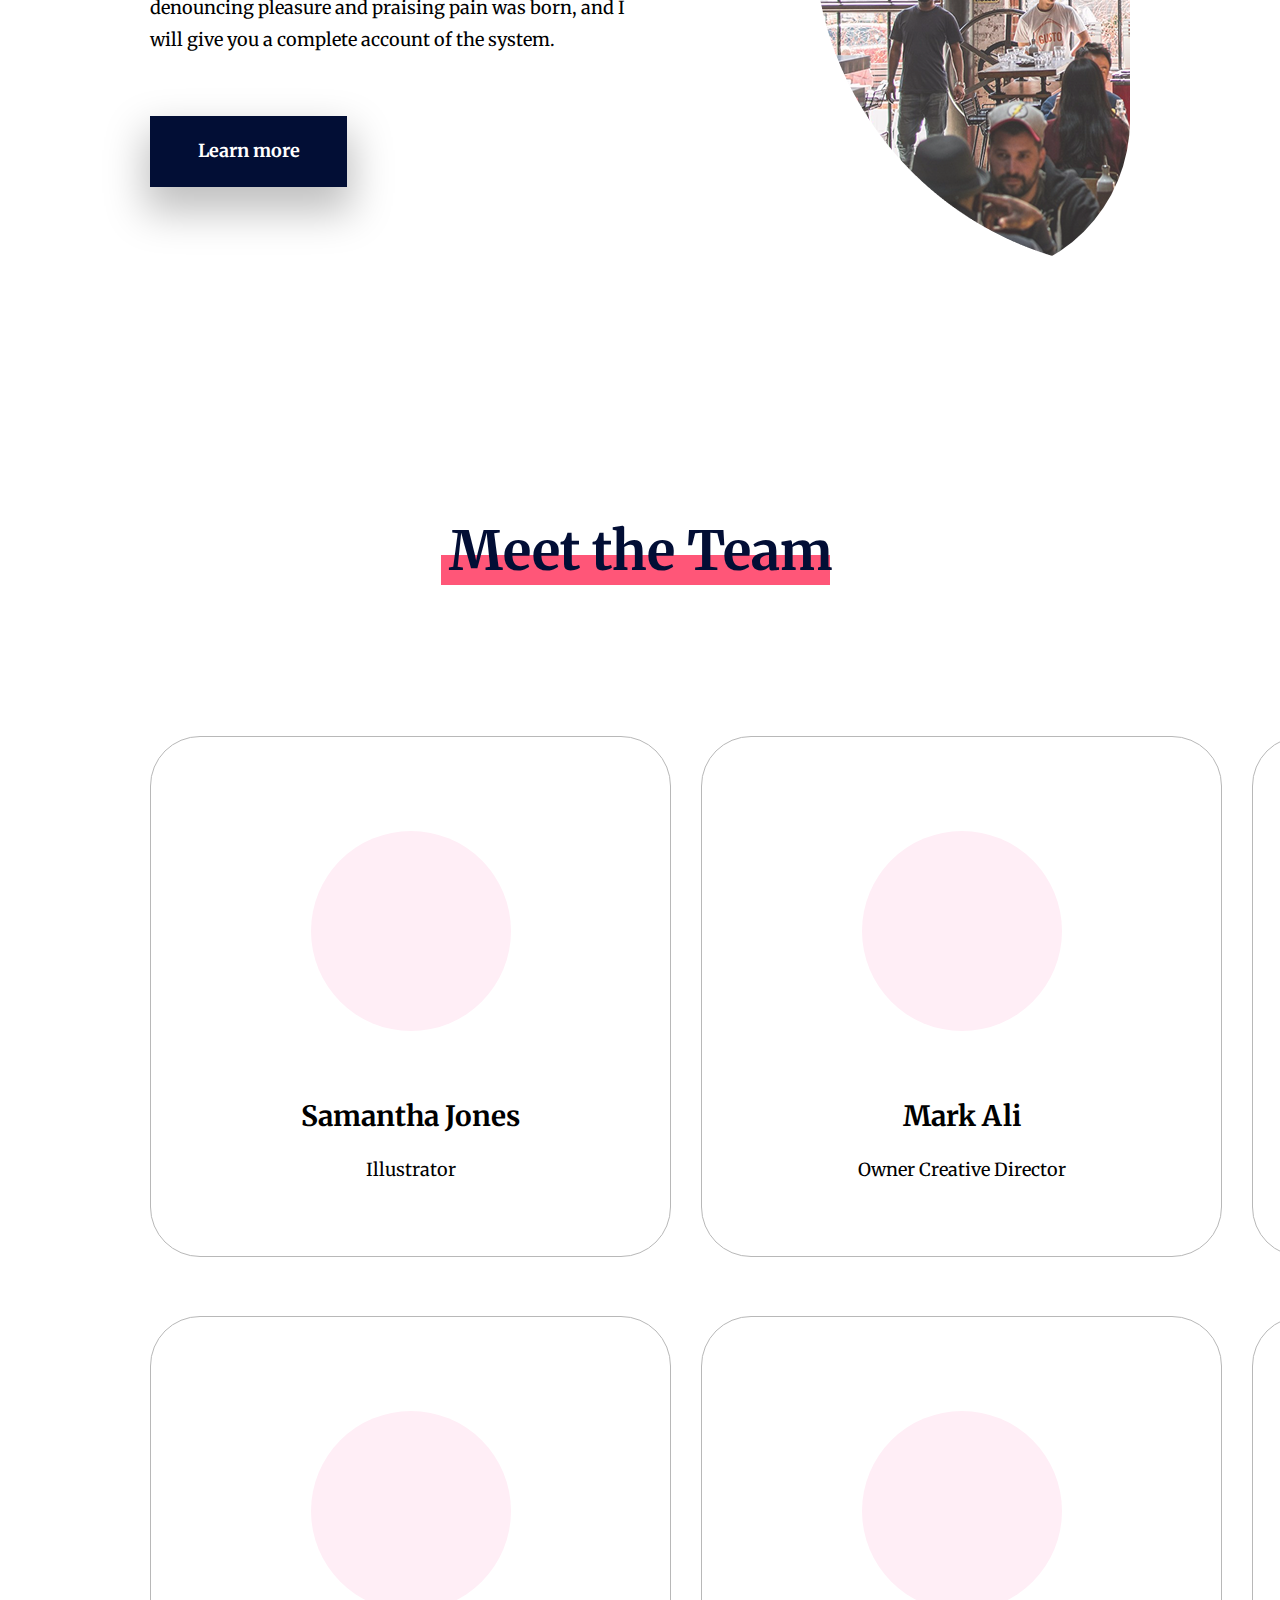
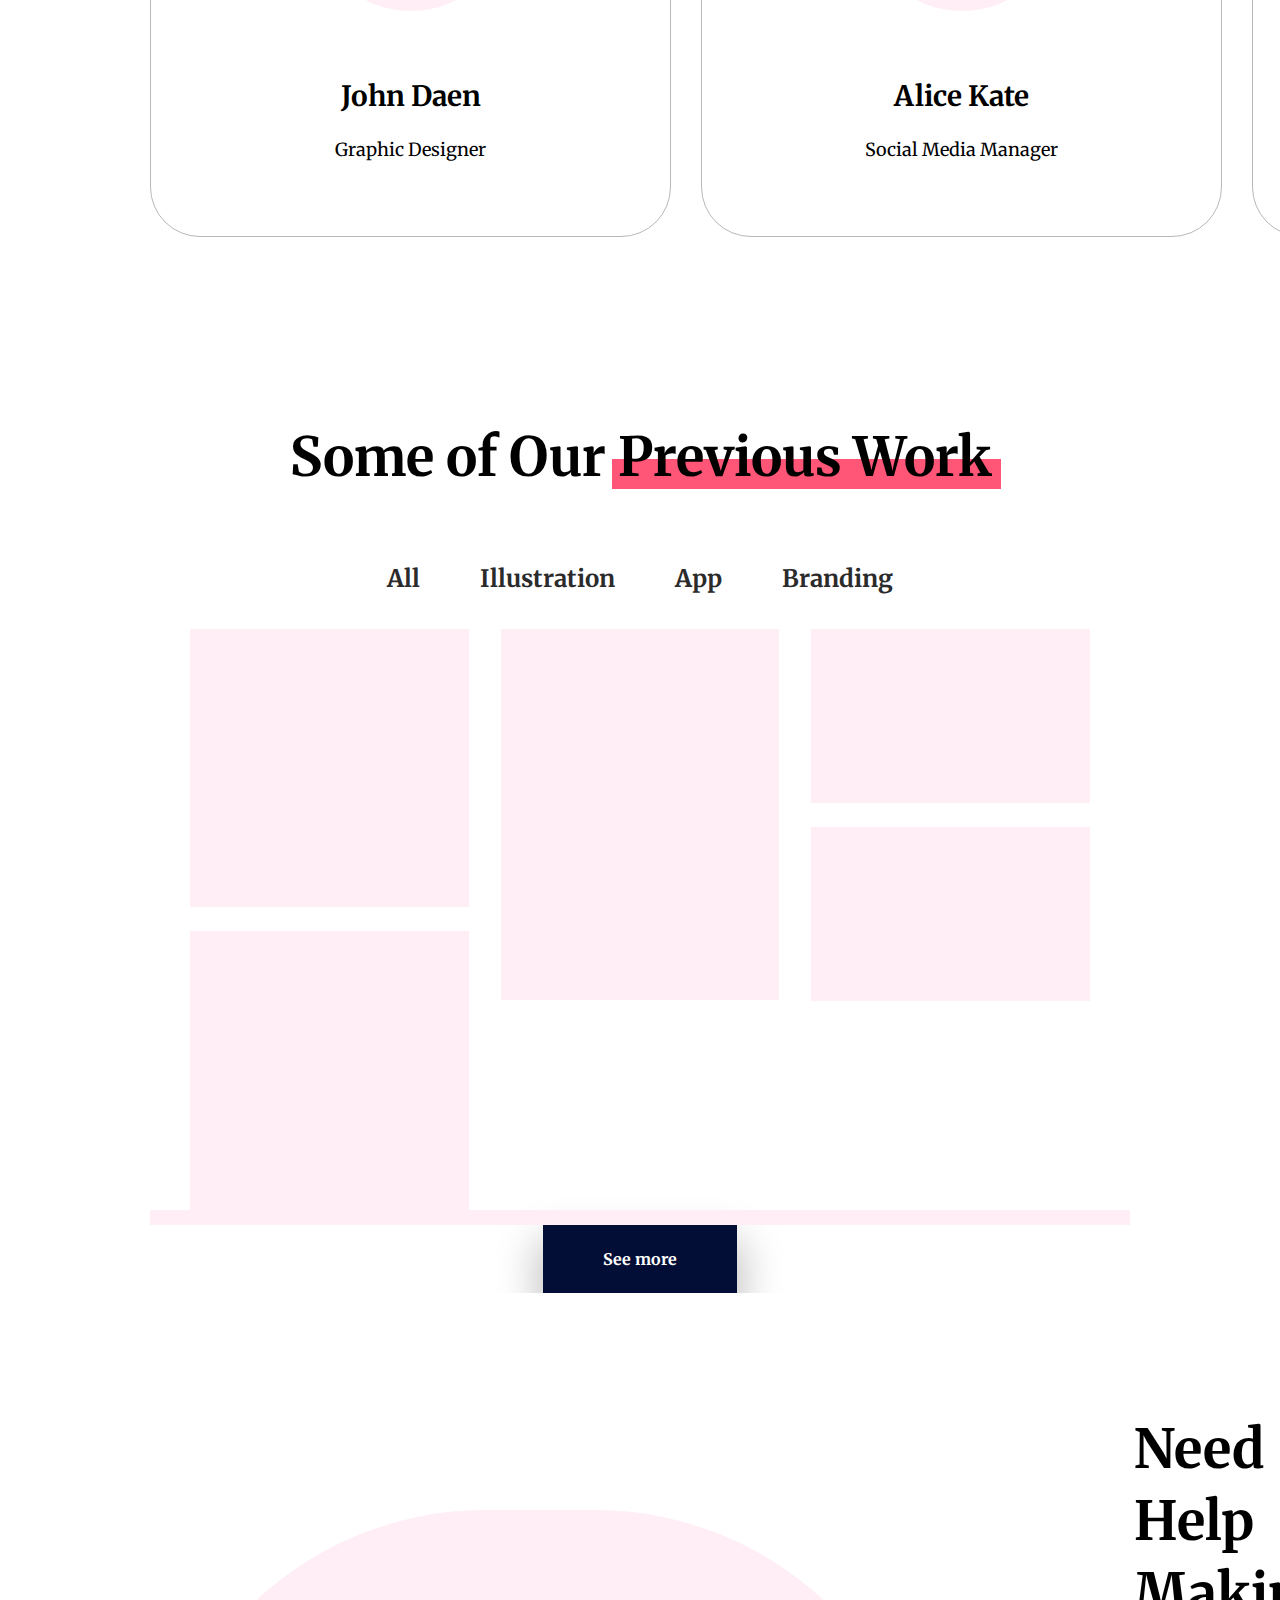
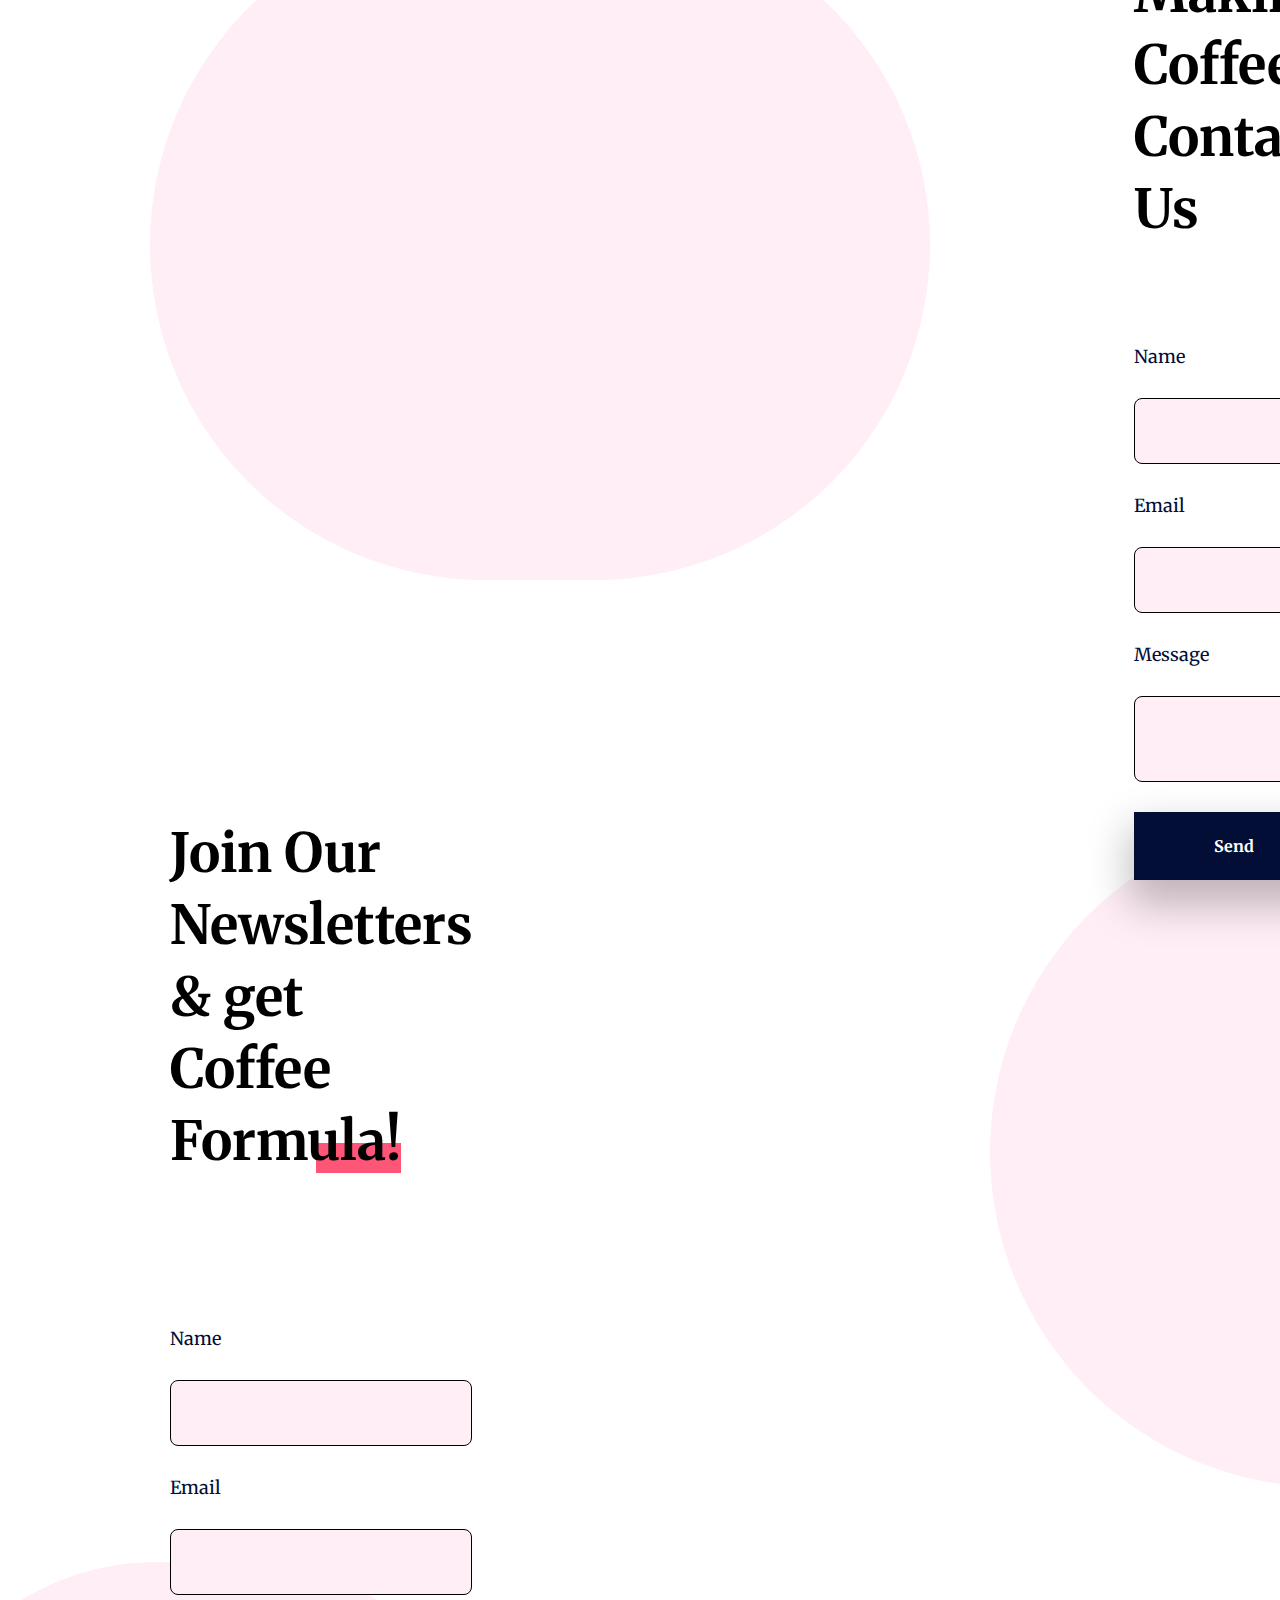
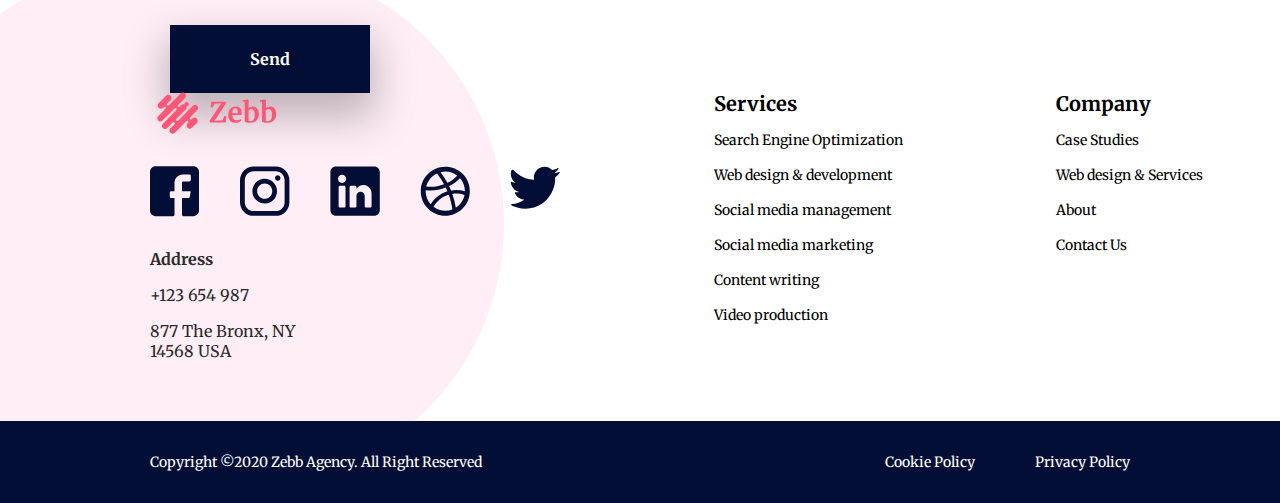
==== commit d5a13207: "feat: implement grid (WIP)" ====
--- a/index.html
+++ b/index.html
@@ -174,20 +174,26 @@
         <h4 class="textFont">Branding</h4>
       </div>
       <div class="image-block">
-        <!-- Zone gauche -->
         <div class="zone zone-left">
           <div class="square"></div>
-          <div class="square"></div>
-          <div class="rectangle-horizontal"></div>
-        </div>
-
-        <!-- Zone droite -->
-        <div class="zone image-block-2">
-          <div class="small-square"></div>
-          <div class="small-square"></div>
+          <div class="square2"></div>
+        </div>
+
+        <div class="zone zone-middle">
           <div class="rectangle-vertical"></div>
         </div>
-      </div>
+
+        <div class="zone zone-right">
+          <div class="square3"></div>
+          <div class="square4"></div>
+        </div>
+
+      </div>
+
+      <div class="rectangle-horizontale"></div>
+
+      </div>
+
 
       <button class="SeeMoreBtn">See more</button>
     </section>
--- a/css/style.css
+++ b/css/style.css
@@ -768,71 +768,69 @@
 }
 .image-block {
 	display: grid;
-	grid-template-columns: repeat(2, 1fr);
+	grid-template-columns: 1fr 1fr 1fr;
 	gap: 32px;
 	width: 100%;
 	max-width: 900px;
 	box-sizing: border-box;
 	align-items: start;
+	overflow: hidden;
 }
 
 .zone {
 	display: grid;
-	gap: 16px;
-}
-
-/* Zone gauche */
-.zone-left {
-	grid-template-columns: repeat(2, 1fr);
-	grid-template-rows: auto auto;
-	grid-template-areas:
-		"square1 square2"
-		"rect rect";
-}
-
-.zone-left .square:nth-child(1) {
-	grid-area: square1;
-}
-
-.zone-left .square:nth-child(2) {
-	grid-area: square2;
-}
-
-.zone-left .rectangle-horizontal {
-	grid-area: rect;
+	gap: 24px;
+}
+
+.zone-left,
+.zone-right,
+.zone-middle {
+	display: grid;
+	gap: 24px;
+}
+
+.zone-left,
+.zone-right {
+	grid-template-columns: 1fr;
+}
+
+.zone-middle {
+	grid-template-columns: 1fr;
+}
+
+.square {
 	background-color: var(--primary-rose-50);
 	width: 100%;
-	aspect-ratio: 2 / 1;
-}
-
-/* Zone droite */
-.image-block-2 {
-	grid-template-columns: repeat(2, 1fr);
-	grid-template-rows: auto 1fr;
-	grid-template-areas:
-		"small1 small2"
-		"rect-vert rect-vert";
-}
-
-.image-block-2 .small-square:nth-child(1) {
-	grid-area: small1;
+	aspect-ratio: 1 / 1;
+}
+.square2 {
 	background-color: var(--primary-rose-50);
+	width: 100%;
 	aspect-ratio: 1 / 1;
-	width: 100%;
-}
-
-.image-block-2 .small-square:nth-child(2) {
-	grid-area: small2;
+}
+.square3 {
 	background-color: var(--primary-rose-50);
-	aspect-ratio: 1 / 1;
-	width: 100%;
-}
-
+	width: 100%;
+	aspect-ratio: 8 / 5;
+}
+.square4 {
+	background-color: var(--primary-rose-50);
+	width: 100%;
+	aspect-ratio: 8 / 5;
+}
 .rectangle-vertical {
-	grid-area: rect-vert;
 	background-color: var(--primary-rose-50);
 	width: 100%;
-	aspect-ratio: 1 / 2;
+	aspect-ratio: 3 / 4;
+}
+
+.rectangle-horizontale {
+	background-color: var(--primary-rose-50);
+	width: 100%; 
+	height: 15px;
+	aspect-ratio: 1 / 2; 
+	position: relative;
+	overflow: hidden; 
 }
 
 .SeeMoreBtn {
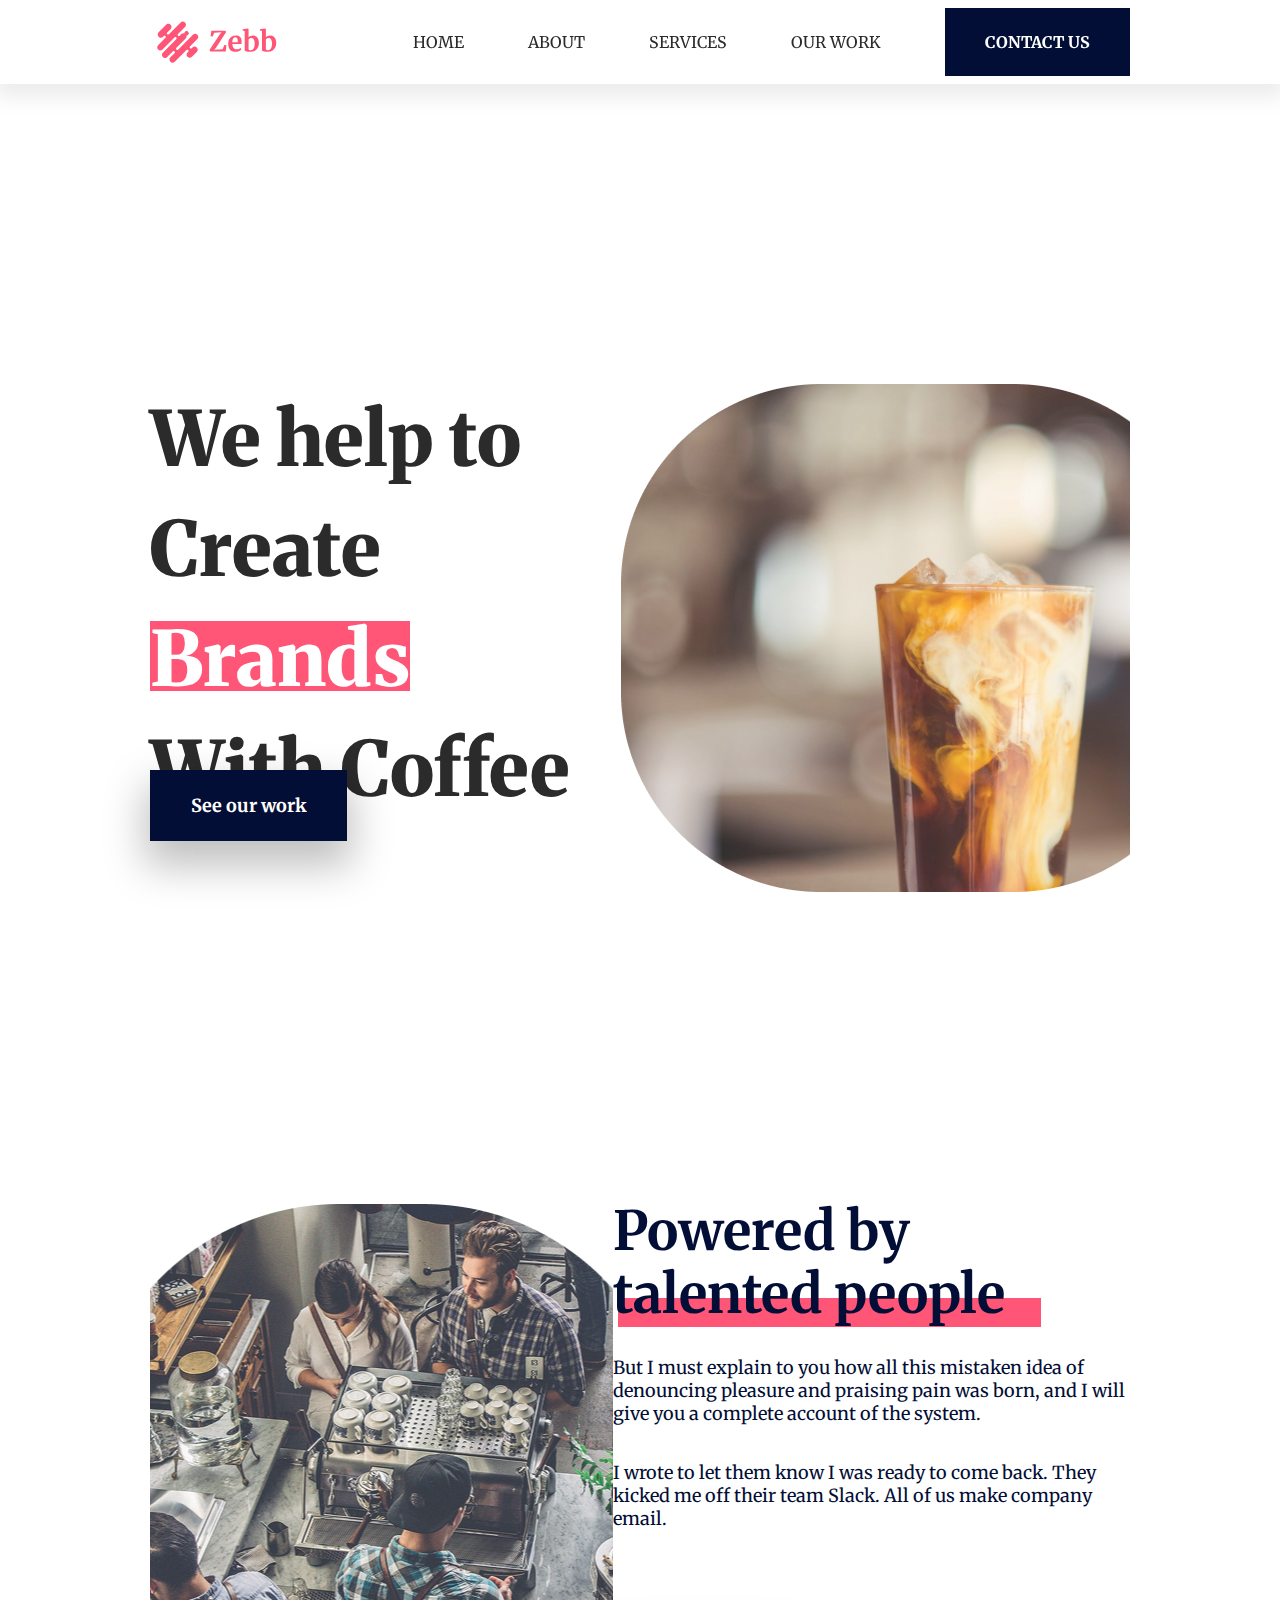
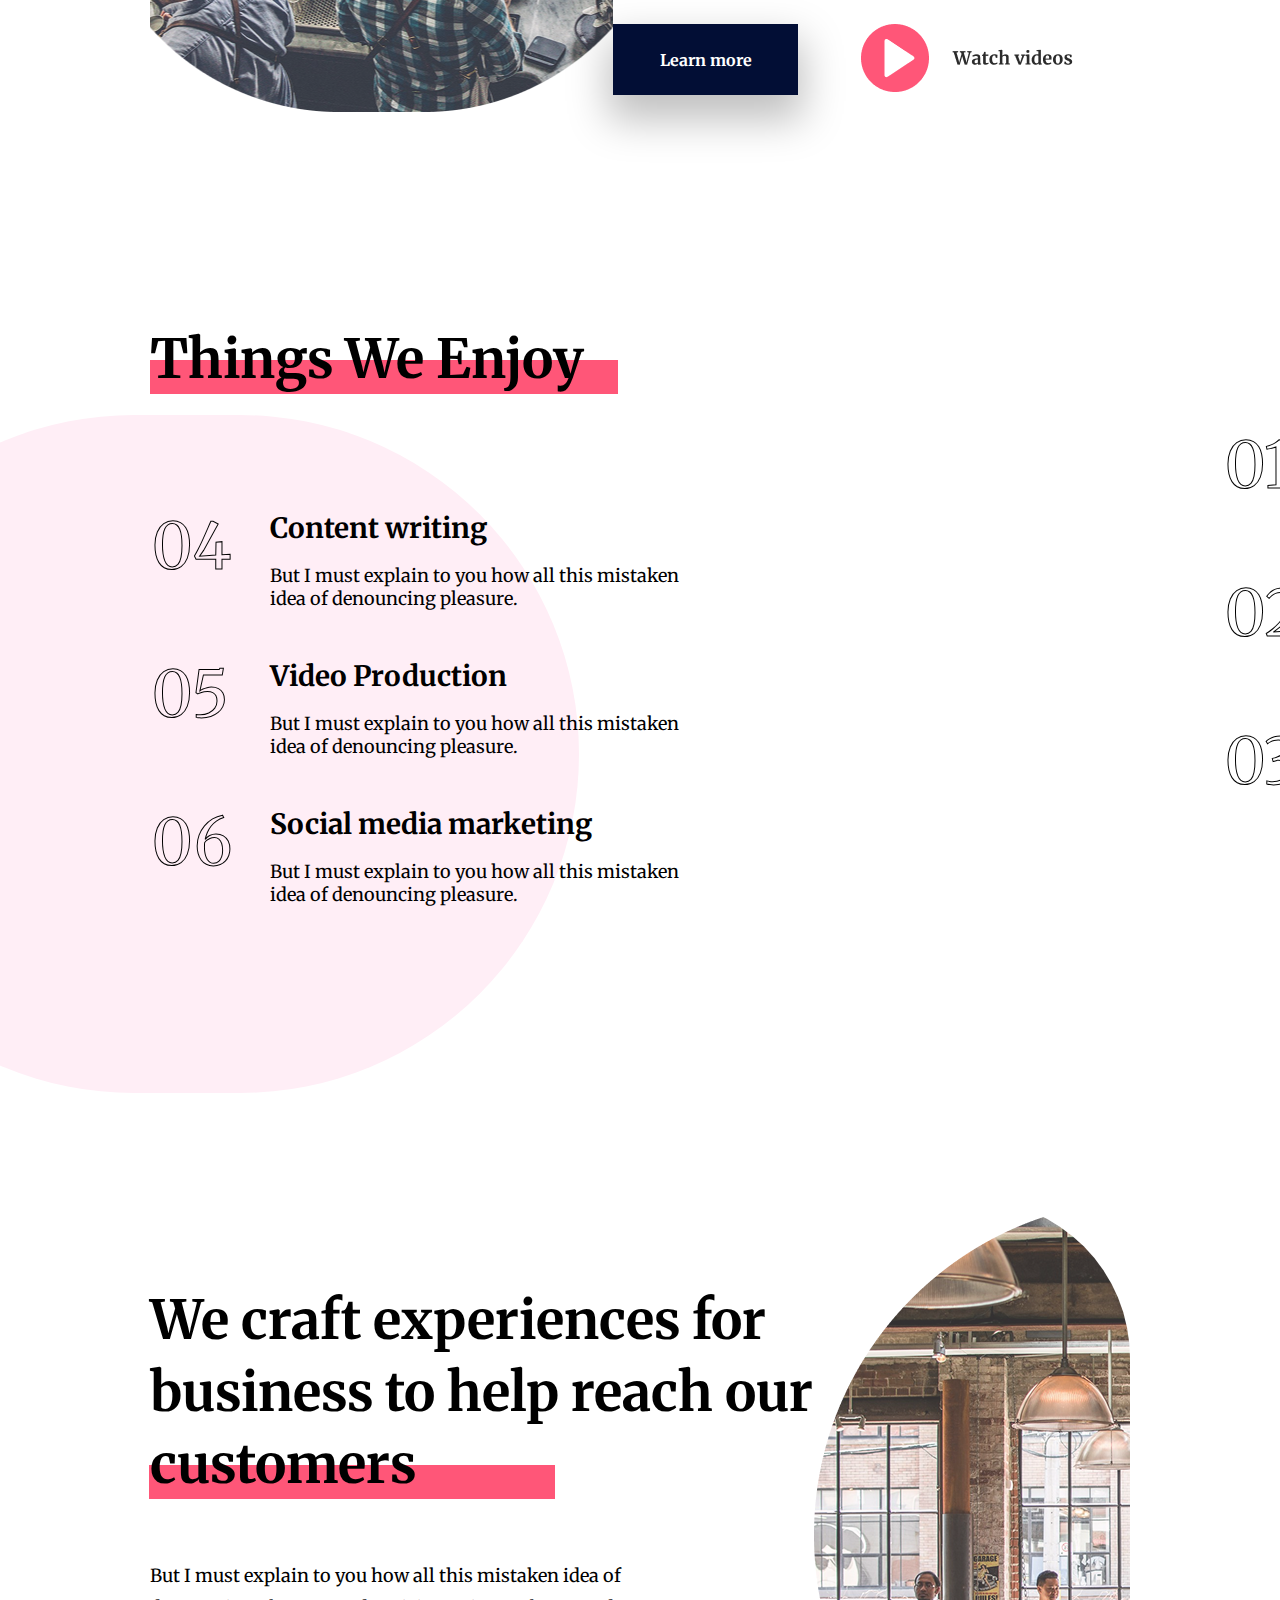
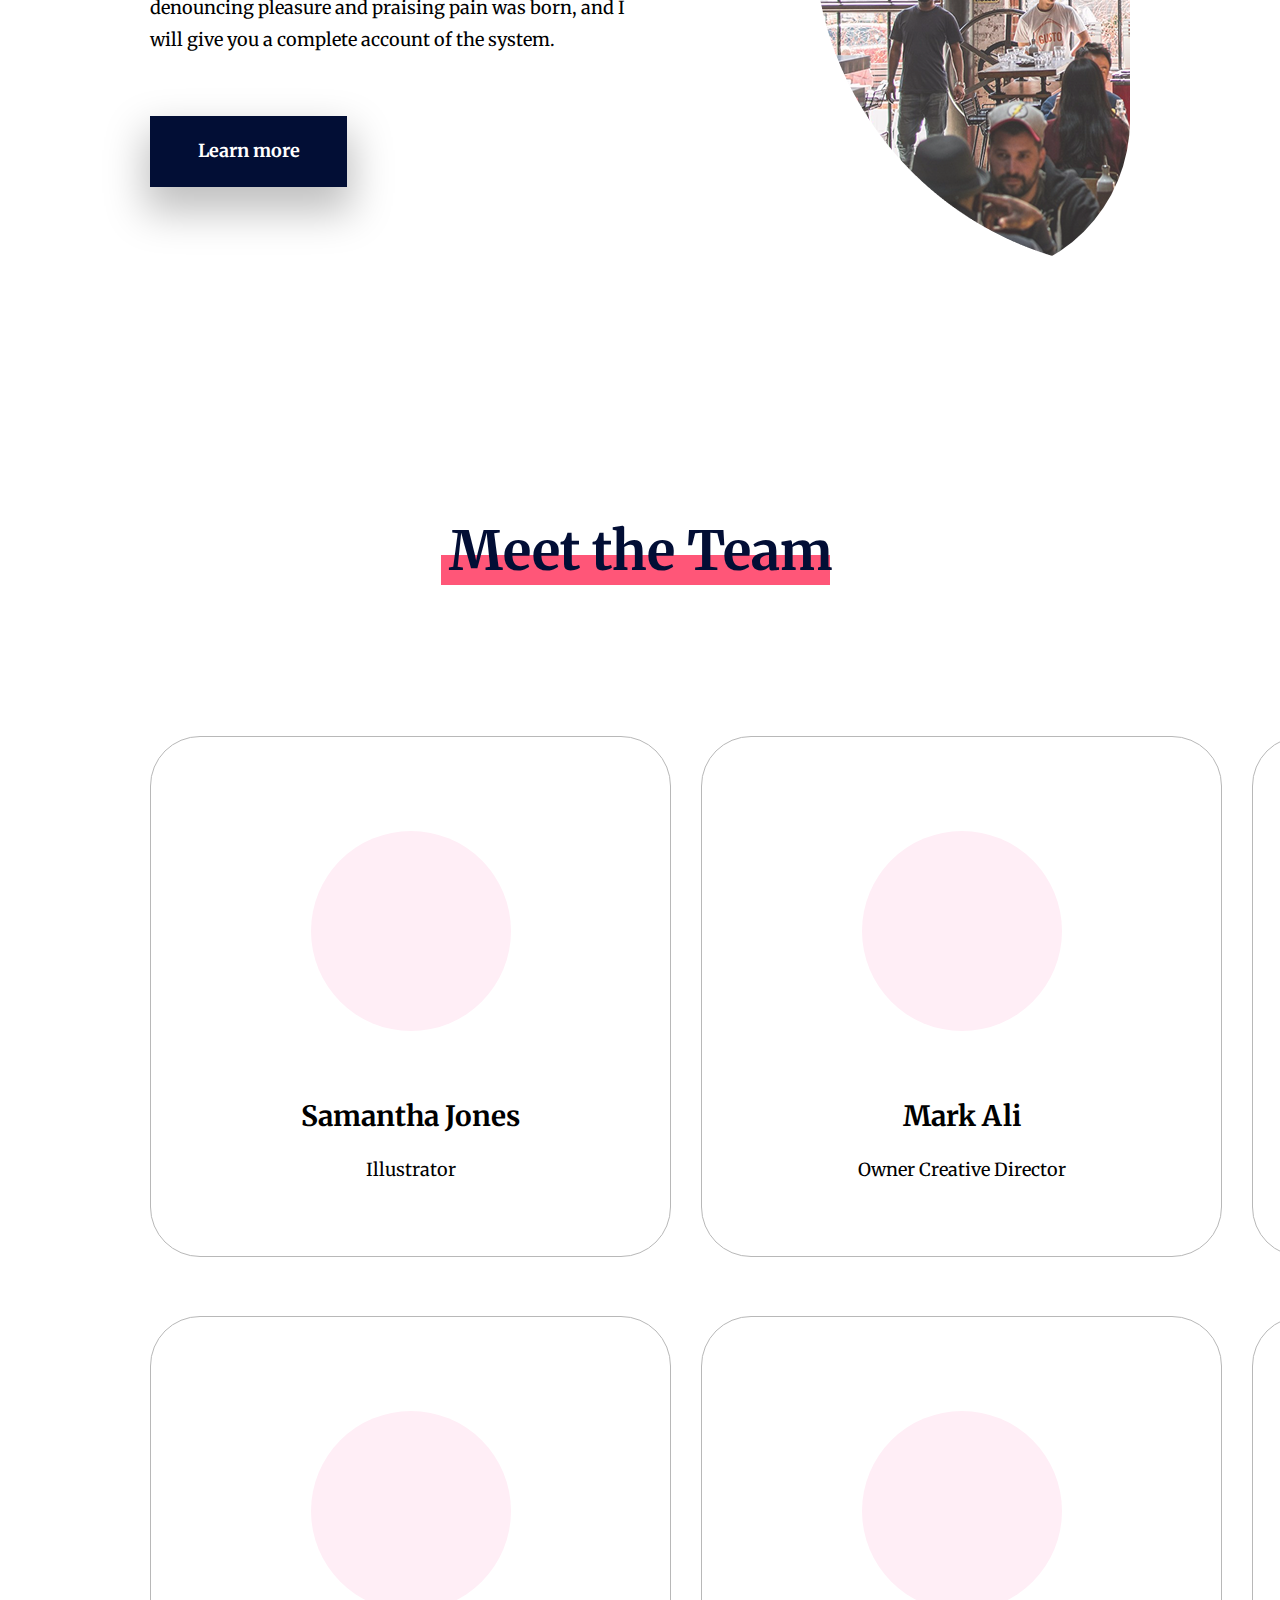
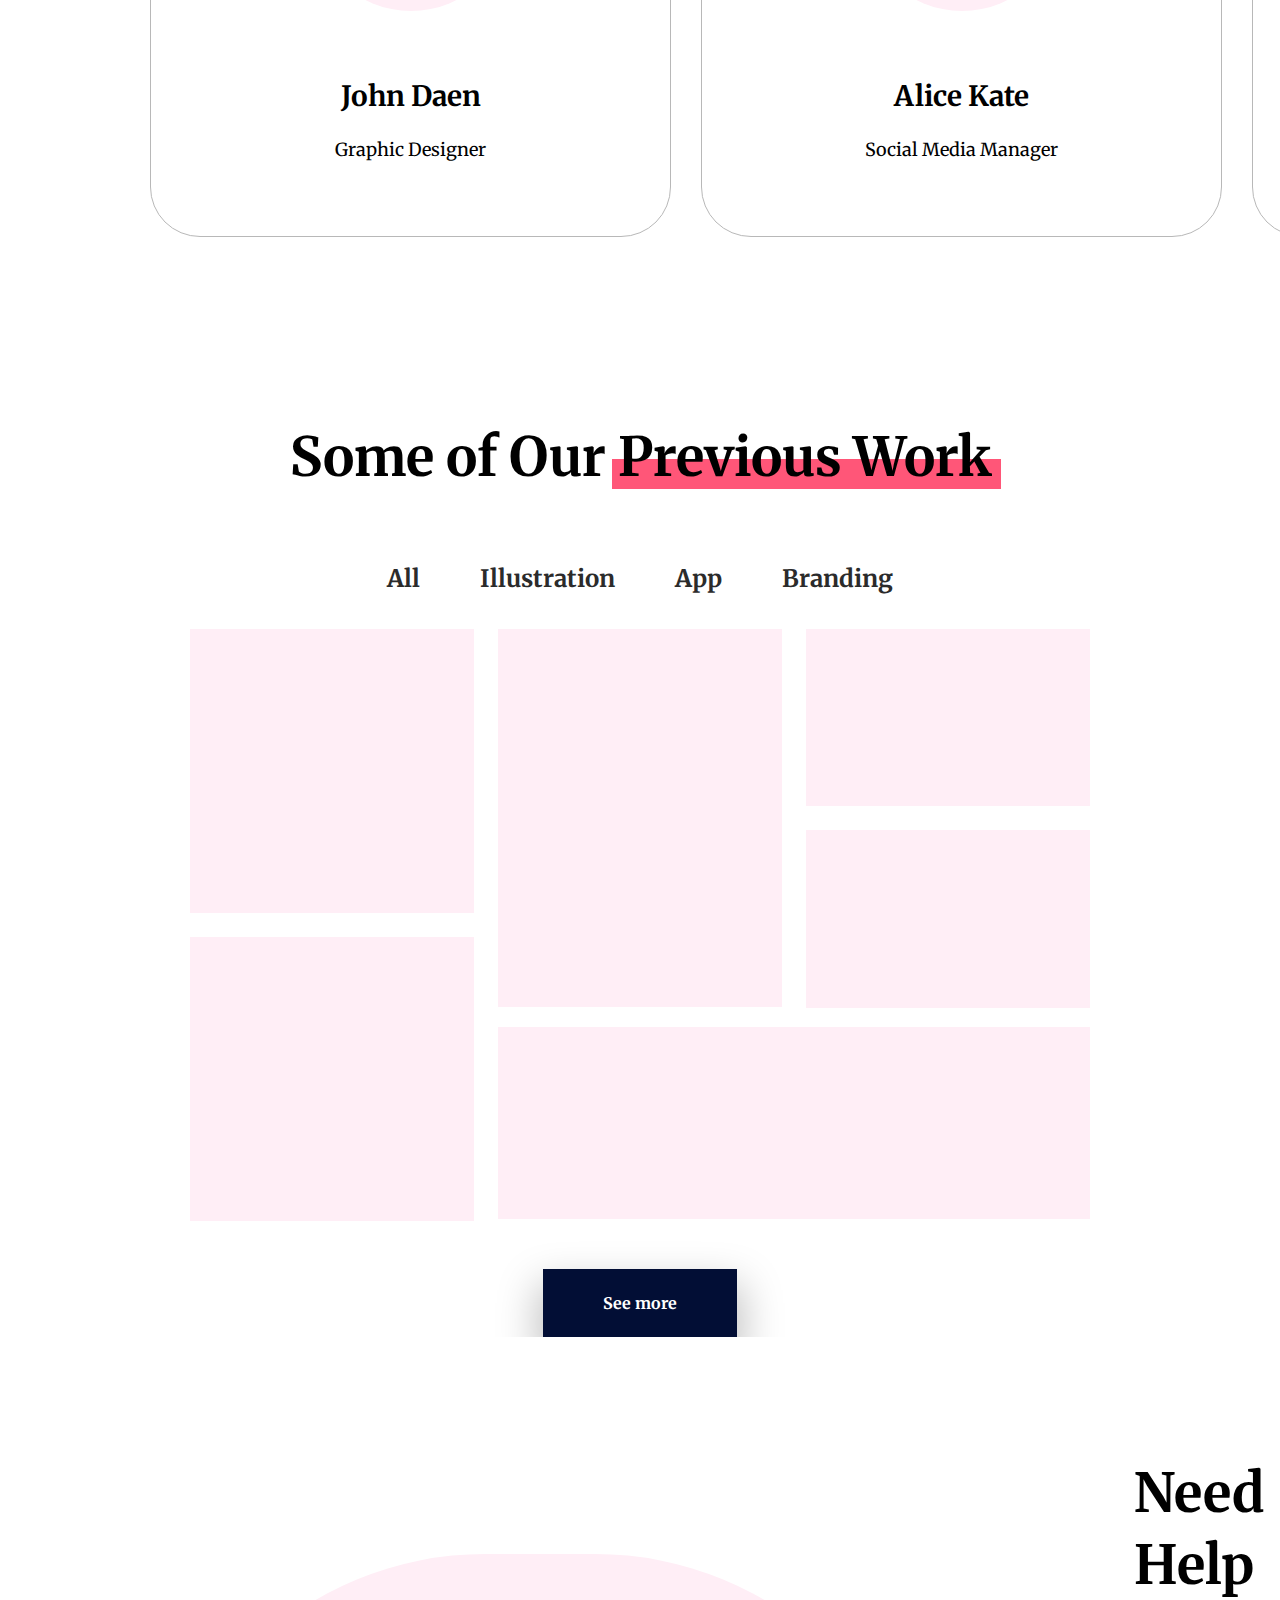
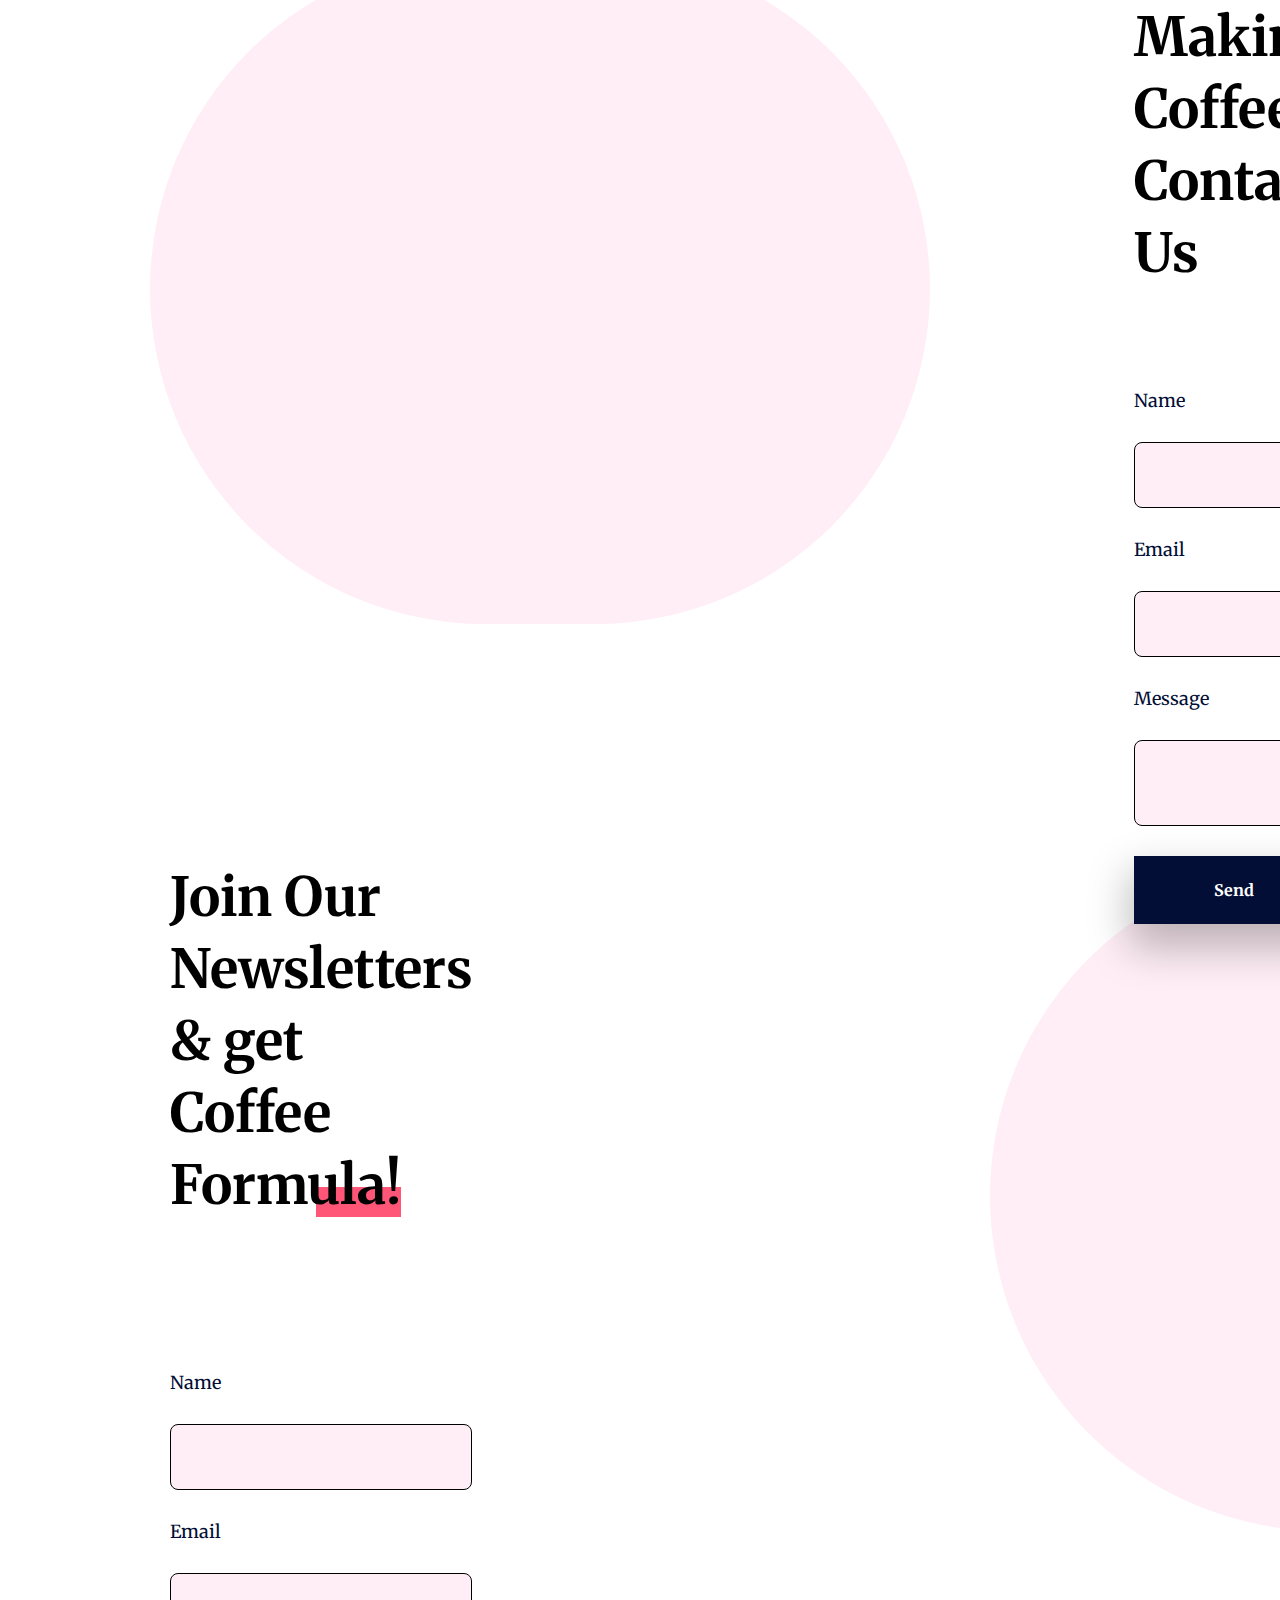
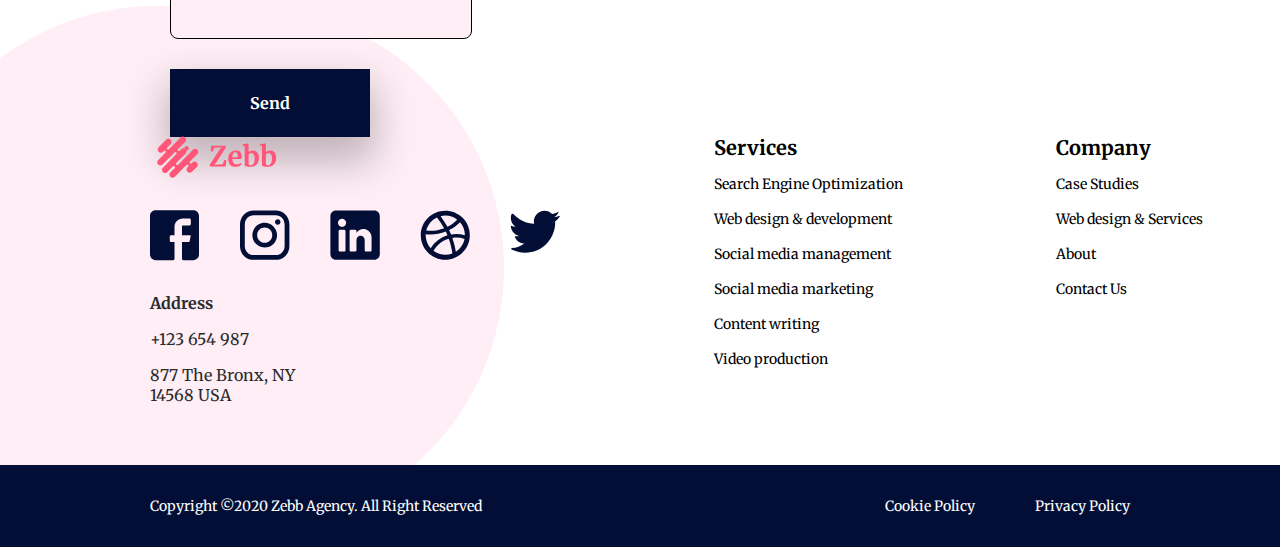
==== commit 08ba0e08: "feat: implement grid not perfect(WIP)" ====
--- a/index.html
+++ b/index.html
@@ -188,12 +188,10 @@
           <div class="square4"></div>
         </div>
 
-      </div>
-
-      <div class="rectangle-horizontale"></div>
-
-      </div>
-
+        <div class="zone zone-down">
+          <div class="rectangle-horizontale"></div>
+        </div>
+      </div>
 
       <button class="SeeMoreBtn">See more</button>
     </section>
--- a/css/style.css
+++ b/css/style.css
@@ -769,22 +769,25 @@
 .image-block {
 	display: grid;
 	grid-template-columns: 1fr 1fr 1fr;
-	gap: 32px;
+	gap: 24px;
 	width: 100%;
 	max-width: 900px;
 	box-sizing: border-box;
 	align-items: start;
 	overflow: hidden;
+	display: grid;
+	grid-template-rows: auto 1fr auto;
+	position: relative;
 }
 
 .zone {
 	display: grid;
 	gap: 24px;
 }
-
 .zone-left,
 .zone-right,
-.zone-middle {
+.zone-middle,
+.zone-down {
 	display: grid;
 	gap: 24px;
 }
@@ -803,21 +806,25 @@
 	width: 100%;
 	aspect-ratio: 1 / 1;
 }
+
 .square2 {
 	background-color: var(--primary-rose-50);
 	width: 100%;
 	aspect-ratio: 1 / 1;
 }
+
 .square3 {
 	background-color: var(--primary-rose-50);
 	width: 100%;
 	aspect-ratio: 8 / 5;
 }
+
 .square4 {
 	background-color: var(--primary-rose-50);
 	width: 100%;
 	aspect-ratio: 8 / 5;
 }
+
 .rectangle-vertical {
 	background-color: var(--primary-rose-50);
 	width: 100%;
@@ -826,11 +833,16 @@
 
 .rectangle-horizontale {
 	background-color: var(--primary-rose-50);
-	width: 100%; 
-	height: 15px;
-	aspect-ratio: 1 / 2; 
-	position: relative;
-	overflow: hidden; 
+	width: 100%;
+	height: 30%;
+	aspect-ratio: 1 / 2;
+	position: absolute;
+	bottom: 50px;
+	right: -308px;
+}
+.zone-down {
+	grid-column: 3;
+	grid-row: 3;
 }
 
 .SeeMoreBtn {
